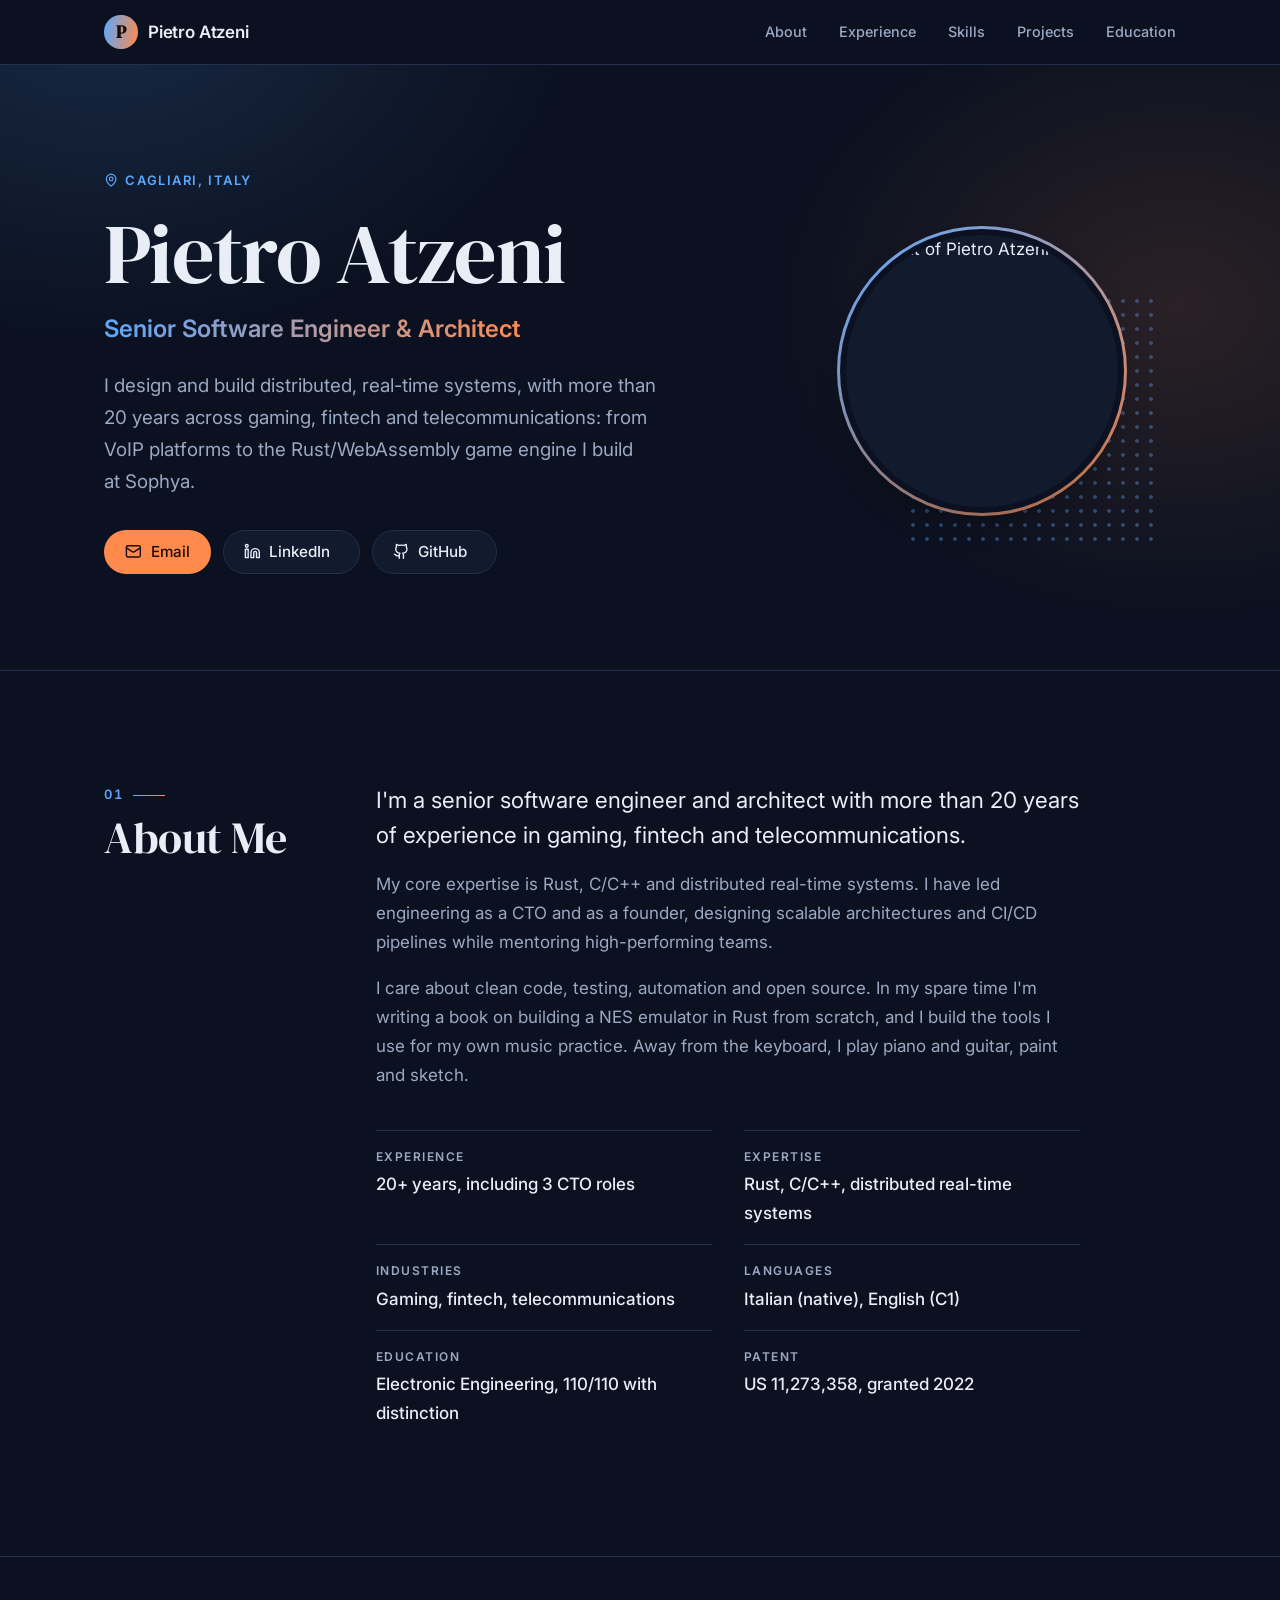
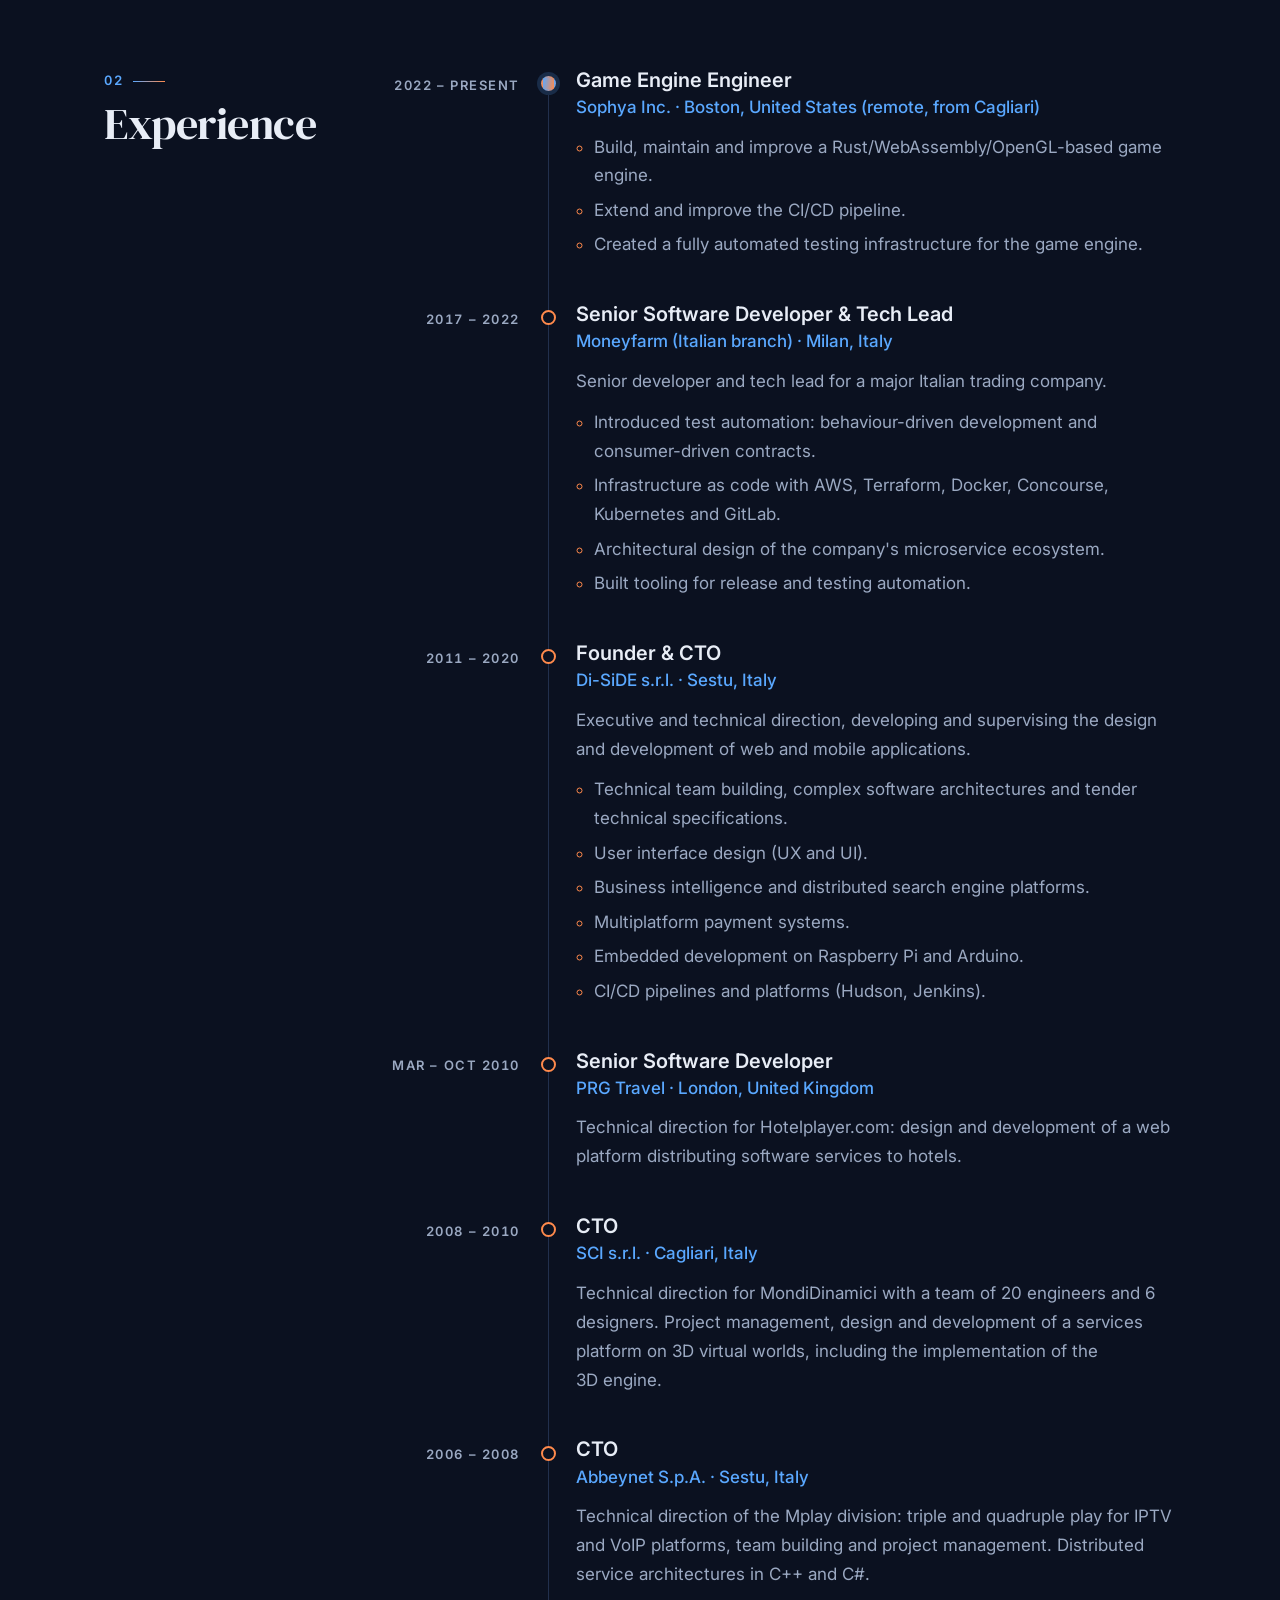
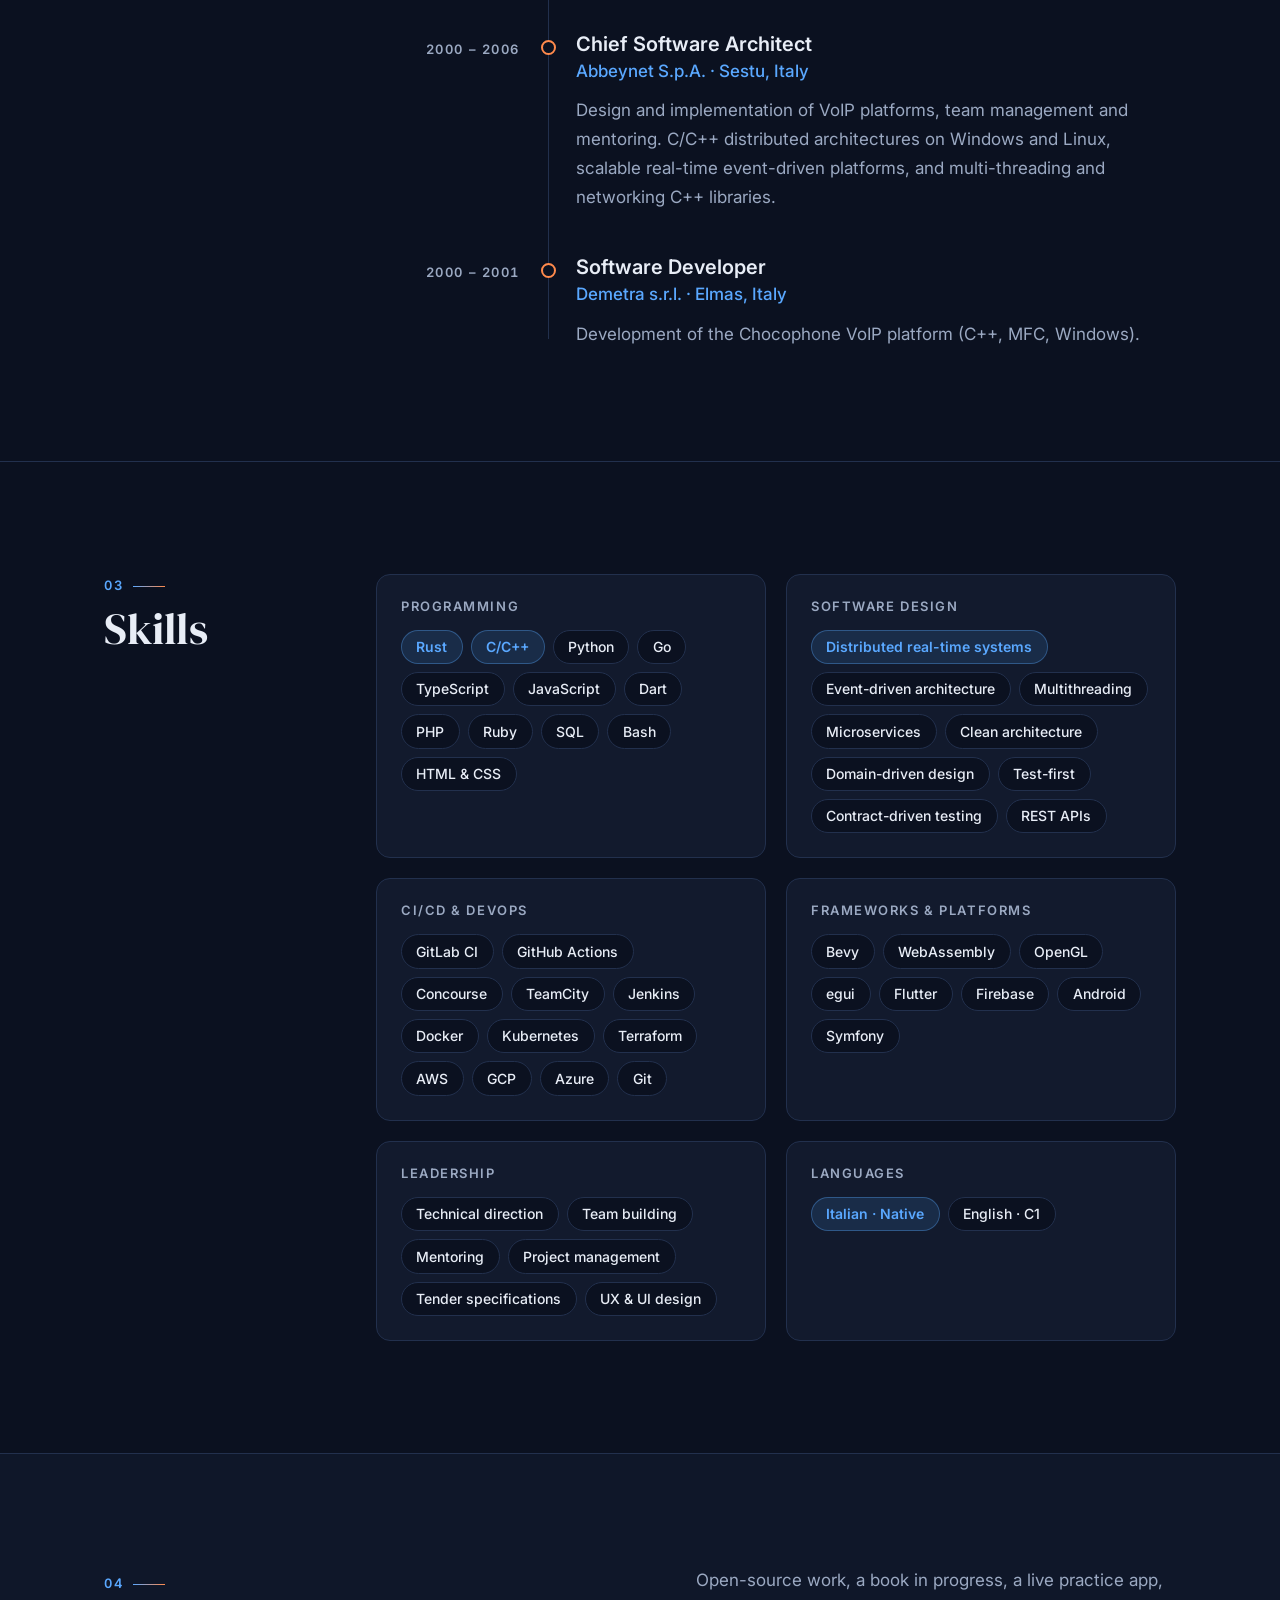
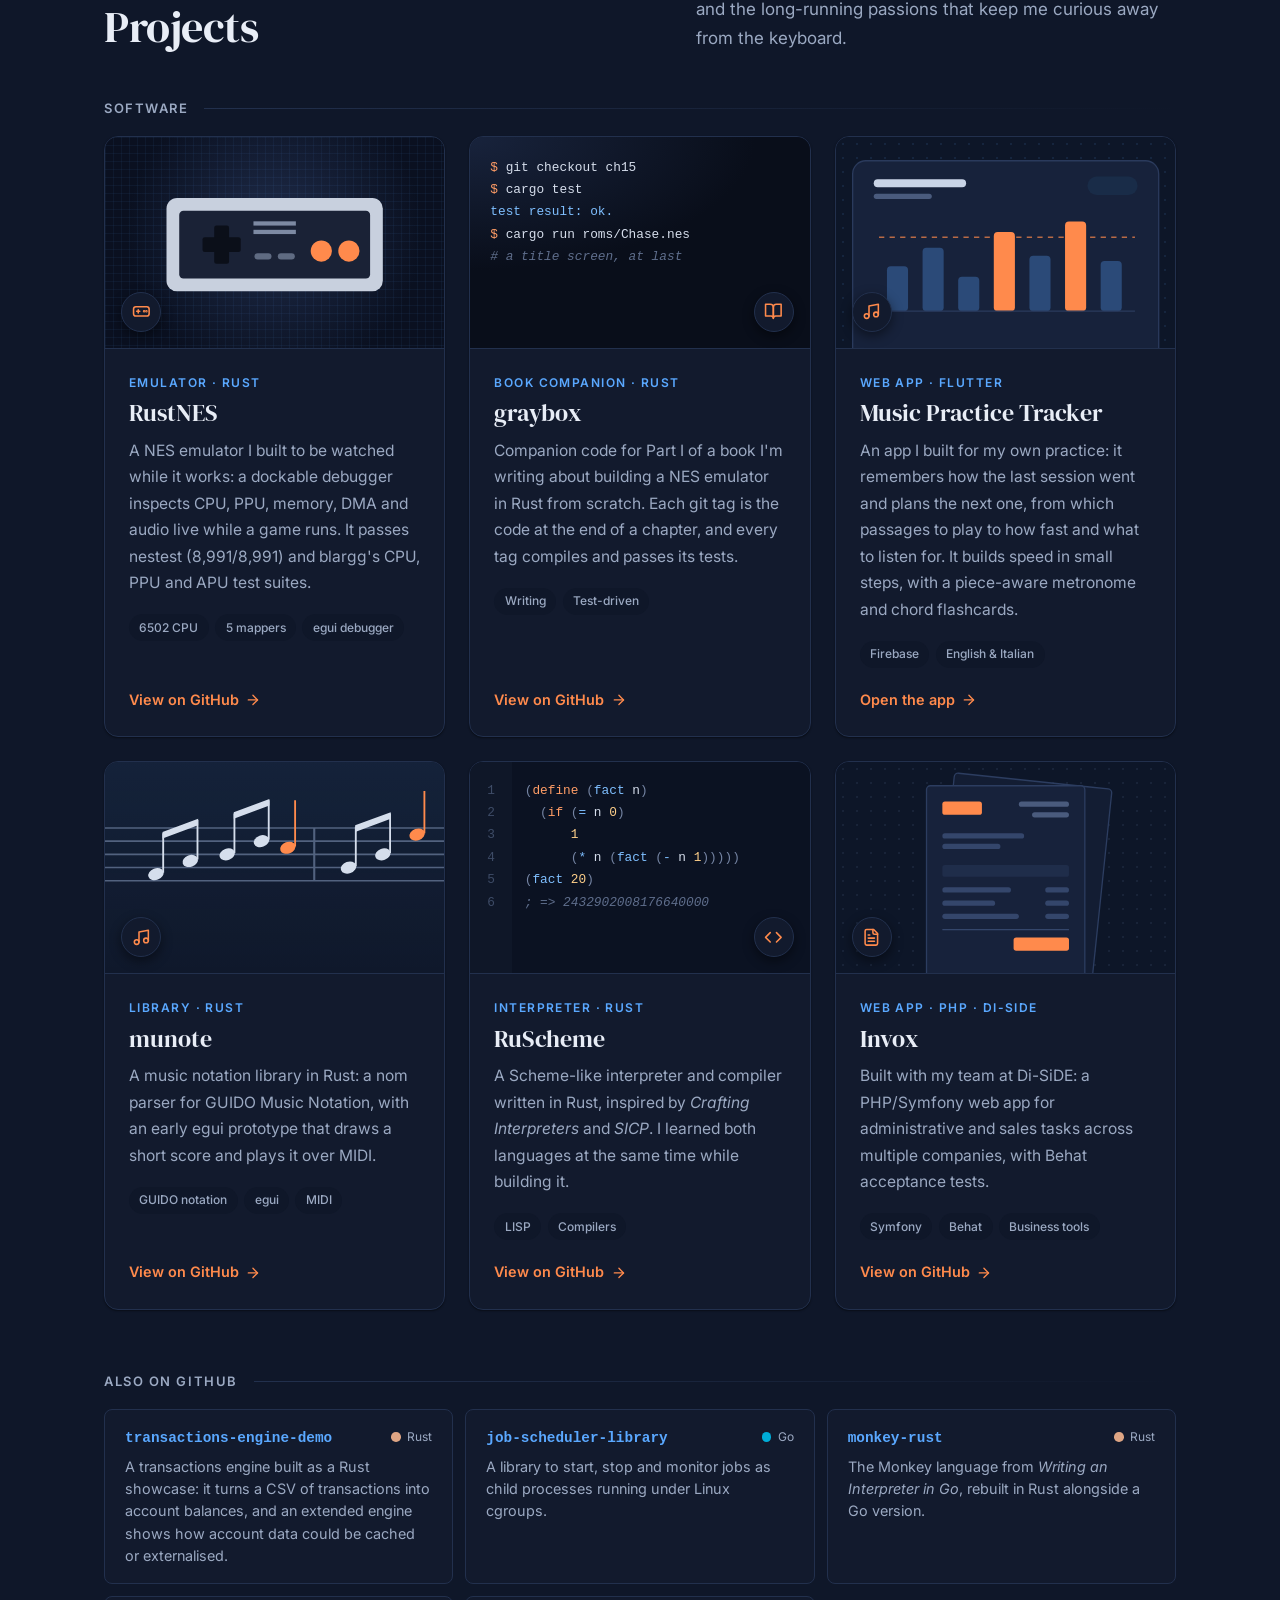
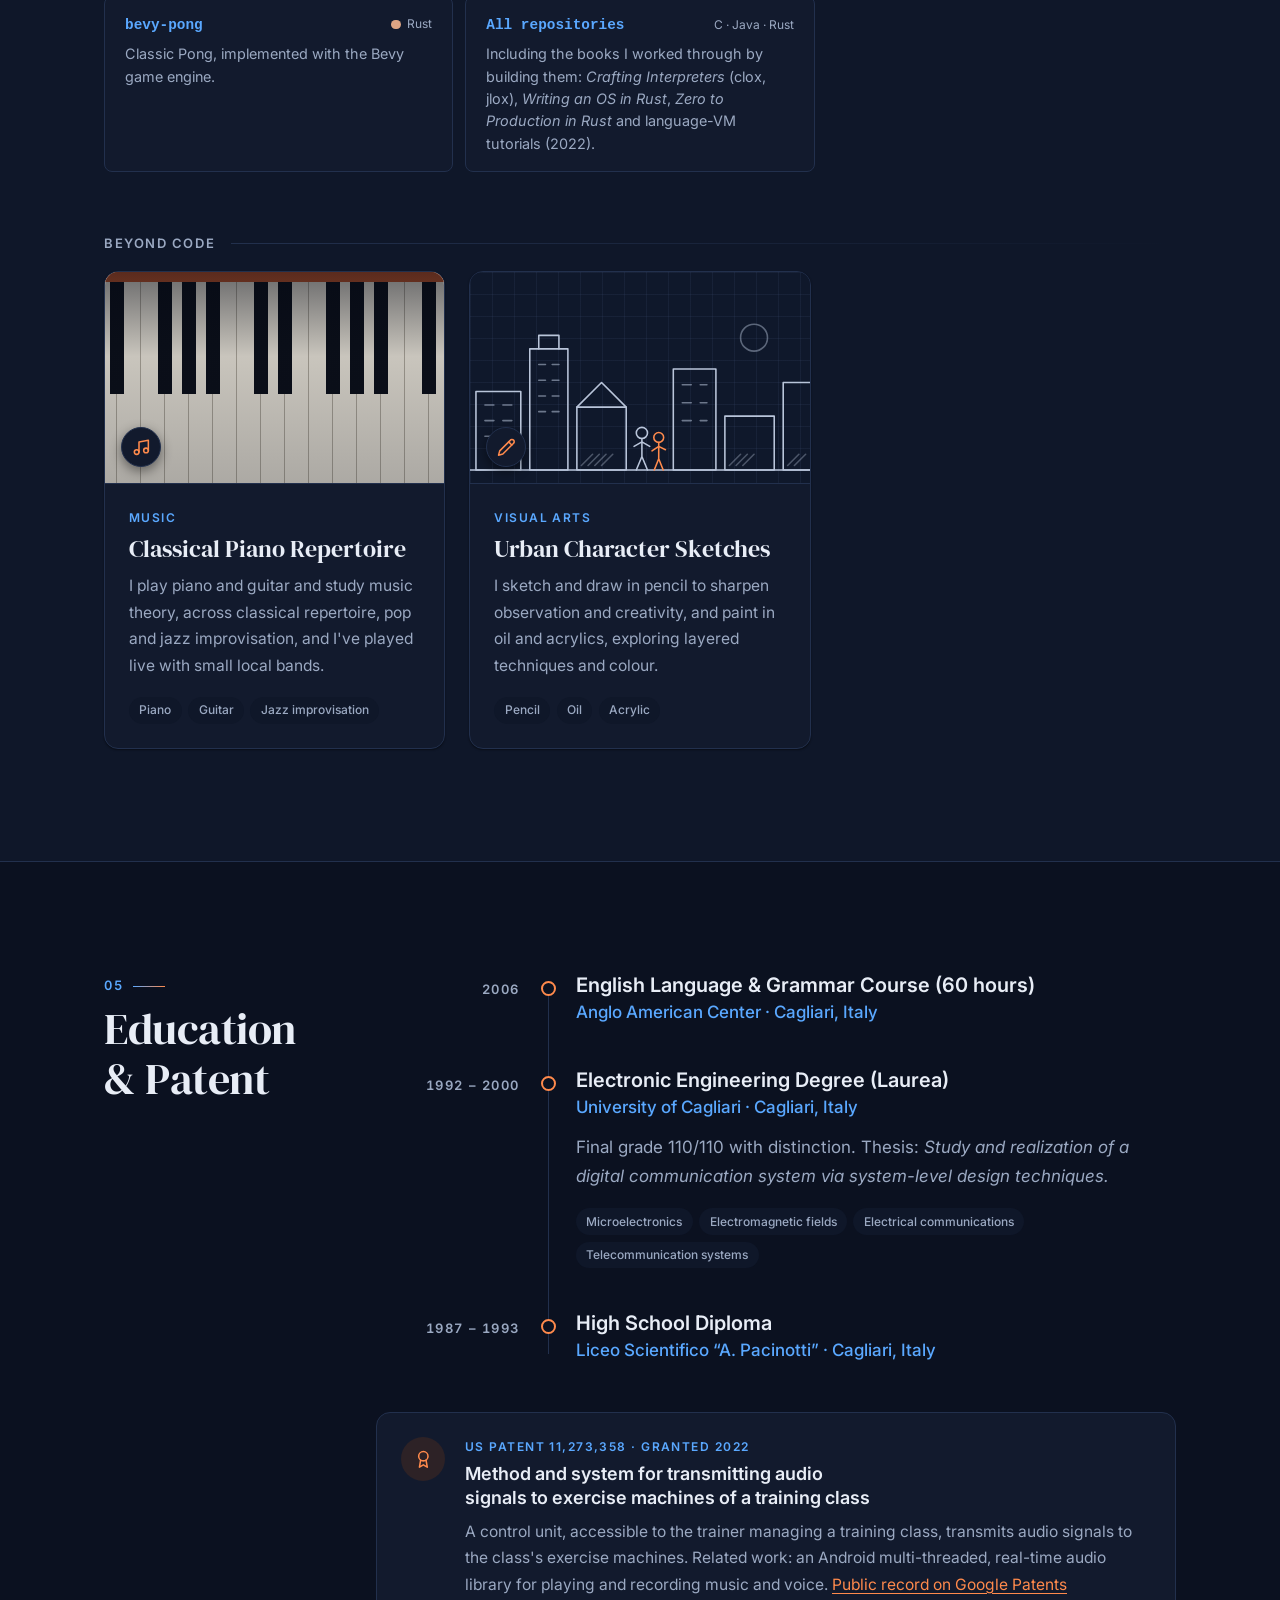
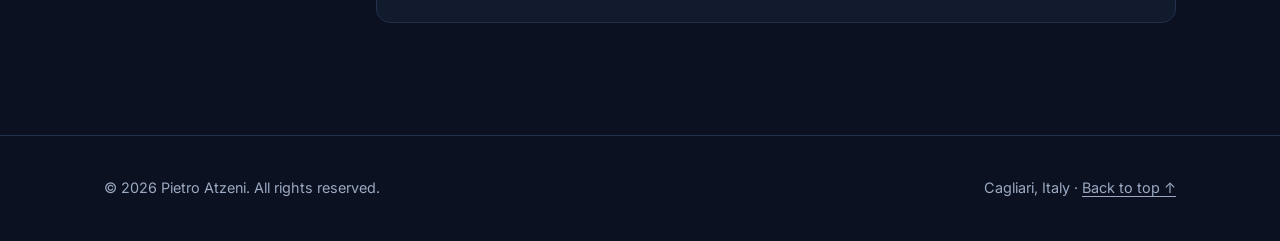
==== index.html @ 62c6d0c3 "refactor: the arrow icon is drawn once and used six times Code only; nothing changes on screen. The " ====
<!DOCTYPE html>
<html lang="en">
<head>
  <meta charset="UTF-8">
  <meta name="viewport" content="width=device-width, initial-scale=1">
  <title>Pietro Atzeni — Senior Software Engineer &amp; Architect</title>
  <meta name="description" content="Pietro Atzeni, Senior Software Engineer and Architect based in Cagliari, Italy. 20+ years in gaming, fintech and telecommunications; Rust, C/C++ and distributed real-time systems.">
  <meta name="author" content="Pietro Atzeni">
  <meta name="color-scheme" content="dark">
  <meta name="theme-color" content="#0b1120">
  <link rel="canonical" href="https://beoboo.github.io/">

  <!-- Social preview -->
  <meta property="og:type" content="profile">
  <meta property="og:url" content="https://beoboo.github.io/">
  <meta property="og:title" content="Pietro Atzeni — Senior Software Engineer &amp; Architect">
  <meta property="og:description" content="20+ years in gaming, fintech and telecommunications. Rust, C/C++ and distributed real-time systems. Based in Cagliari, Italy.">

  <!-- Structured data for search engines -->
  <script type="application/ld+json">
  {
    "@context": "https://schema.org",
    "@type": "Person",
    "name": "Pietro Atzeni",
    "url": "https://beoboo.github.io/",
    "jobTitle": "Senior Software Engineer & Architect",
    "address": { "@type": "PostalAddress", "addressLocality": "Cagliari", "addressCountry": "IT" },
    "alumniOf": "University of Cagliari",
    "sameAs": [
      "https://github.com/beoboo",
      "https://www.linkedin.com/in/pietrinoatzeni/"
    ]
  }
  </script>

  <!-- Favicon: inline SVG monogram, no extra file needed -->
  <link rel="icon" href="data:image/svg+xml,%3Csvg xmlns='http://www.w3.org/2000/svg' viewBox='0 0 64 64'%3E%3Ccircle cx='32' cy='32' r='32' fill='%23a8492a'/%3E%3Ctext x='32' y='44' text-anchor='middle' font-family='Georgia,serif' font-size='36' fill='%23fff'%3EP%3C/text%3E%3C/svg%3E">

  <!-- Fonts -->
  <link rel="preconnect" href="https://fonts.googleapis.com">
  <link rel="preconnect" href="https://fonts.gstatic.com" crossorigin>
  <link rel="preconnect" href="https://avatars.githubusercontent.com">
  <link rel="stylesheet" href="https://fonts.googleapis.com/css2?family=DM+Serif+Display&family=Inter:wght@400;500;600&display=swap">

  <link rel="stylesheet" href="style.css">
</head>

<body id="top">
  <!-- Icons used more than once, drawn once -->
  <svg class="sprite" aria-hidden="true">
    <symbol id="i-arrow" viewBox="0 0 24 24"><path d="M5 12h14"/><path d="m12 5 7 7-7 7"/></symbol>
  </svg>

  <a class="skip-link" href="#main">Skip to content</a>

  <!-- ============ HEADER / NAV ============ -->
  <header class="site-header">
    <div class="container nav-wrap">
      <a class="brand" href="#top" aria-label="Pietro Atzeni, back to top">
        <span class="brand-mark" aria-hidden="true">P</span>
        <span class="brand-name">Pietro Atzeni</span>
      </a>

      <nav class="site-nav" aria-label="Main">
        <ul>
          <li><a href="#about">About</a></li>
          <li><a href="#experience">Experience</a></li>
          <li><a href="#skills">Skills</a></li>
          <li><a href="#projects">Projects</a></li>
          <li><a href="#education">Education</a></li>
        </ul>
      </nav>
    </div>
  </header>

  <main id="main">

    <!-- ============ HERO ============ -->
    <section class="hero" aria-label="Introduction">
      <div class="container hero-grid">
        <div class="hero-text">
          <p class="eyebrow">
            <svg class="icon" viewBox="0 0 24 24" aria-hidden="true"><path d="M20 10c0 6-8 12-8 12s-8-6-8-12a8 8 0 0 1 16 0Z"/><circle cx="12" cy="10" r="3"/></svg>
            Cagliari, Italy
          </p>

          <h1 class="hero-title">Pietro Atzeni</h1>
          <p class="hero-role">Senior Software Engineer &amp; Architect</p>
          <p class="hero-lede">
            I design and build distributed, real-time systems, with more than 20 years
            across gaming, fintech and telecommunications: from VoIP platforms to the
            Rust/WebAssembly game engine I build at Sophya.
          </p>

          <ul class="contact-links" role="list" aria-label="Contact">
            <li>
              <a class="btn btn-primary" href="mailto:redacted@example.com">
                <svg class="icon" viewBox="0 0 24 24" aria-hidden="true"><rect x="2" y="4" width="20" height="16" rx="2"/><path d="m22 7-8.97 5.7a1.94 1.94 0 0 1-2.06 0L2 7"/></svg>
                Email
              </a>
            </li>
            <li>
              <a class="btn btn-ghost" href="https://www.linkedin.com/in/pietrinoatzeni/" target="_blank" rel="noopener noreferrer">
                <svg class="icon" viewBox="0 0 24 24" aria-hidden="true"><path d="M16 8a6 6 0 0 1 6 6v7h-4v-7a2 2 0 0 0-4 0v7h-4v-7a6 6 0 0 1 6-6z"/><rect x="2" y="9" width="4" height="12"/><circle cx="4" cy="4" r="2"/></svg>
                LinkedIn<span class="visually-hidden"> (opens in a new tab)</span>
              </a>
            </li>
            <li>
              <a class="btn btn-ghost" href="https://github.com/beoboo" target="_blank" rel="noopener noreferrer">
                <svg class="icon" viewBox="0 0 24 24" aria-hidden="true"><path d="M15 22v-4a4.8 4.8 0 0 0-1-3.5c3 0 6-2 6-5.5.08-1.25-.27-2.48-1-3.5.28-1.15.28-2.35 0-3.5 0 0-1 0-3 1.5-2.64-.5-5.36-.5-8 0C6 2 5 2 5 2c-.3 1.15-.3 2.35 0 3.5A5.4 5.4 0 0 0 4 9c0 3.5 3 5.5 6 5.5-.39.49-.68 1.05-.85 1.65-.17.6-.22 1.23-.15 1.85v4"/><path d="M9 18c-4.51 2-5-2-7-2"/></svg>
                GitHub<span class="visually-hidden"> (opens in a new tab)</span>
              </a>
            </li>
          </ul>
        </div>

        <!-- The GitHub profile photo, loaded from GitHub so the site follows it -->
        <div class="hero-portrait">
          <div class="portrait">
            <div class="portrait-frame">
              <img src="https://avatars.githubusercontent.com/u/210002?v=4" width="460" height="460" alt="Portrait of Pietro Atzeni" fetchpriority="high" decoding="async">
            </div>
          </div>
        </div>
      </div>
    </section>

    <!-- ============ 01 · ABOUT ============ -->
    <section class="section" id="about" aria-labelledby="about-title">
      <div class="container section-grid">
        <header class="section-head">
          <p class="section-index">01</p>
          <h2 id="about-title">About Me</h2>
        </header>

        <div class="section-body">
          <div class="prose">
            <p class="lead">
              I'm a senior software engineer and architect with more than 20 years of
              experience in gaming, fintech and telecommunications.
            </p>
            <p>
              My core expertise is Rust, C/C++ and distributed real-time systems. I have
              led engineering as a CTO and as a founder, designing scalable architectures
              and CI/CD pipelines while mentoring high-performing teams.
            </p>
            <p>
              I care about clean code, testing, automation and open source. In my spare
              time I'm writing a book on building a NES emulator in Rust from scratch, and
              I build the tools I use for my own music practice. Away from the keyboard,
              I play piano and guitar, paint and sketch.
            </p>
          </div>

          <dl class="facts">
            <div>
              <dt>Experience</dt>
              <dd>20+ years, including 3 CTO roles</dd>
            </div>
            <div>
              <dt>Expertise</dt>
              <dd>Rust, C/C++, distributed real-time systems</dd>
            </div>
            <div>
              <dt>Industries</dt>
              <dd>Gaming, fintech, telecommunications</dd>
            </div>
            <div>
              <dt>Languages</dt>
              <dd>Italian (native), English (C1)</dd>
            </div>
            <div>
              <dt>Education</dt>
              <dd>Electronic Engineering, 110/110 with distinction</dd>
            </div>
            <div>
              <dt>Patent</dt>
              <dd>US 11,273,358, granted 2022</dd>
            </div>
          </dl>
        </div>
      </div>
    </section>

    <!-- ============ 02 · EXPERIENCE ============ -->
    <section class="section" id="experience" aria-labelledby="experience-title">
      <div class="container section-grid">
        <header class="section-head">
          <p class="section-index">02</p>
          <h2 id="experience-title">Experience</h2>
        </header>

        <div class="section-body">
          <ol class="timeline" role="list">
            <li class="timeline-item is-current">
              <div class="timeline-content">
                <h3 class="timeline-role">Game Engine Engineer <span class="timeline-org">Sophya Inc. · Boston, United States (remote, from Cagliari)</span></h3>
                <p class="timeline-date"><time datetime="2022-05">2022</time> – Present</p>
                <ul class="timeline-points">
                  <li>Build, maintain and improve a Rust/WebAssembly/OpenGL-based game engine.</li>
                  <li>Extend and improve the CI/CD pipeline.</li>
                  <li>Created a fully automated testing infrastructure for the game engine.</li>
                </ul>
              </div>
            </li>

            <li class="timeline-item">
              <div class="timeline-content">
                <h3 class="timeline-role">Senior Software Developer &amp; Tech Lead <span class="timeline-org">Moneyfarm (Italian branch) · Milan, Italy</span></h3>
                <p class="timeline-date"><time datetime="2017-05">2017</time> – <time datetime="2022-04">2022</time></p>
                <p class="timeline-desc">
                  Senior developer and tech lead for a major Italian trading company.
                </p>
                <ul class="timeline-points">
                  <li>Introduced test automation: behaviour-driven development and consumer-driven contracts.</li>
                  <li>Infrastructure as code with AWS, Terraform, Docker, Concourse, Kubernetes and GitLab.</li>
                  <li>Architectural design of the company's microservice ecosystem.</li>
                  <li>Built tooling for release and testing automation.</li>
                </ul>
              </div>
            </li>

            <li class="timeline-item">
              <div class="timeline-content">
                <h3 class="timeline-role">Founder &amp; CTO <span class="timeline-org">Di-SiDE s.r.l. · Sestu, Italy</span></h3>
                <p class="timeline-date"><time datetime="2011-03">2011</time> – <time datetime="2020-12">2020</time></p>
                <p class="timeline-desc">
                  Executive and technical direction, developing and supervising the design
                  and development of web and mobile applications.
                </p>
                <ul class="timeline-points">
                  <li>Technical team building, complex software architectures and tender technical specifications.</li>
                  <li>User interface design (UX and UI).</li>
                  <li>Business intelligence and distributed search engine platforms.</li>
                  <li>Multiplatform payment systems.</li>
                  <li>Embedded development on Raspberry Pi and Arduino.</li>
                  <li>CI/CD pipelines and platforms (Hudson, Jenkins).</li>
                </ul>
              </div>
            </li>

            <li class="timeline-item">
              <div class="timeline-content">
                <h3 class="timeline-role">Senior Software Developer <span class="timeline-org">PRG Travel · London, United Kingdom</span></h3>
                <p class="timeline-date"><time datetime="2010-03">Mar</time> – <time datetime="2010-10">Oct 2010</time></p>
                <p class="timeline-desc">
                  Technical direction for Hotelplayer.com: design and development of a web
                  platform distributing software services to hotels.
                </p>
              </div>
            </li>

            <li class="timeline-item">
              <div class="timeline-content">
                <h3 class="timeline-role">CTO <span class="timeline-org">SCI s.r.l. · Cagliari, Italy</span></h3>
                <p class="timeline-date"><time datetime="2008-05">2008</time> – <time datetime="2010-03">2010</time></p>
                <p class="timeline-desc">
                  Technical direction for MondiDinamici with a team of 20 engineers and
                  6 designers. Project management, design and development of a services
                  platform on 3D virtual worlds, including the implementation of the 3D engine.
                </p>
              </div>
            </li>

            <li class="timeline-item">
              <div class="timeline-content">
                <h3 class="timeline-role">CTO <span class="timeline-org">Abbeynet S.p.A. · Sestu, Italy</span></h3>
                <p class="timeline-date"><time datetime="2006-01">2006</time> – <time datetime="2008-03">2008</time></p>
                <p class="timeline-desc">
                  Technical direction of the Mplay division: triple and quadruple play for
                  IPTV and VoIP platforms, team building and project management. Distributed
                  service architectures in C++ and C#.
                </p>
              </div>
            </li>

            <li class="timeline-item">
              <div class="timeline-content">
                <h3 class="timeline-role">Chief Software Architect <span class="timeline-org">Abbeynet S.p.A. · Sestu, Italy</span></h3>
                <p class="timeline-date"><time datetime="2000-06">2000</time> – <time datetime="2006-01">2006</time></p>
                <p class="timeline-desc">
                  Design and implementation of VoIP platforms, team management and mentoring.
                  C/C++ distributed architectures on Windows and Linux, scalable real-time
                  event-driven platforms, and multi-threading and networking C++ libraries.
                </p>
              </div>
            </li>

            <li class="timeline-item">
              <div class="timeline-content">
                <h3 class="timeline-role">Software Developer <span class="timeline-org">Demetra s.r.l. · Elmas, Italy</span></h3>
                <p class="timeline-date"><time datetime="2000-06">2000</time> – <time datetime="2001-02">2001</time></p>
                <p class="timeline-desc">
                  Development of the Chocophone VoIP platform (C++, MFC, Windows).
                </p>
              </div>
            </li>
          </ol>
        </div>
      </div>
    </section>

    <!-- ============ 03 · SKILLS ============ -->
    <section class="section" id="skills" aria-labelledby="skills-title">
      <div class="container section-grid">
        <header class="section-head">
          <p class="section-index">03</p>
          <h2 id="skills-title">Skills</h2>
        </header>

        <div class="section-body">
          <div class="skills-grid">
            <div class="skill-group">
              <h3>Programming</h3>
              <ul class="pills" role="list">
                <li class="pill--strong">Rust<span class="visually-hidden"> (core skill)</span></li>
                <li class="pill--strong">C/C++<span class="visually-hidden"> (core skill)</span></li>
                <li>Python</li>
                <li>Go</li>
                <li>TypeScript</li>
                <li>JavaScript</li>
                <li>Dart</li>
                <li>PHP</li>
                <li>Ruby</li>
                <li>SQL</li>
                <li>Bash</li>
                <li>HTML &amp; CSS</li>
              </ul>
            </div>

            <div class="skill-group">
              <h3>Software Design</h3>
              <ul class="pills" role="list">
                <li class="pill--strong">Distributed real-time systems<span class="visually-hidden"> (core skill)</span></li>
                <li>Event-driven architecture</li>
                <li>Multithreading</li>
                <li>Microservices</li>
                <li>Clean architecture</li>
                <li>Domain-driven design</li>
                <li>Test-first</li>
                <li>Contract-driven testing</li>
                <li>REST APIs</li>
              </ul>
            </div>

            <div class="skill-group">
              <h3>CI/CD &amp; DevOps</h3>
              <ul class="pills" role="list">
                <li>GitLab CI</li>
                <li>GitHub Actions</li>
                <li>Concourse</li>
                <li>TeamCity</li>
                <li>Jenkins</li>
                <li>Docker</li>
                <li>Kubernetes</li>
                <li>Terraform</li>
                <li>AWS</li>
                <li>GCP</li>
                <li>Azure</li>
                <li>Git</li>
              </ul>
            </div>

            <div class="skill-group">
              <h3>Frameworks &amp; Platforms</h3>
              <ul class="pills" role="list">
                <li>Bevy</li>
                <li>WebAssembly</li>
                <li>OpenGL</li>
                <li>egui</li>
                <li>Flutter</li>
                <li>Firebase</li>
                <li>Android</li>
                <li>Symfony</li>
              </ul>
            </div>

            <div class="skill-group">
              <h3>Leadership</h3>
              <ul class="pills" role="list">
                <li>Technical direction</li>
                <li>Team building</li>
                <li>Mentoring</li>
                <li>Project management</li>
                <li>Tender specifications</li>
                <li>UX &amp; UI design</li>
              </ul>
            </div>

            <div class="skill-group">
              <h3>Languages</h3>
              <ul class="pills" role="list">
                <li class="pill--strong">Italian · Native</li>
                <li>English · C1</li>
              </ul>
            </div>
          </div>
        </div>
      </div>
    </section>

    <!-- ============ 04 · PROJECTS ============ -->
    <section class="section section--tinted" id="projects" aria-labelledby="projects-title">
      <div class="container">
        <header class="section-head section-head--split">
          <div>
            <p class="section-index">04</p>
            <h2 id="projects-title">Projects</h2>
          </div>
          <p class="section-intro">
            Open-source work, a book in progress, a live practice app, and the
            long-running passions that keep me curious away from the keyboard.
          </p>
        </header>

        <h3 class="group-title">Software</h3>
        <div class="project-grid">

          <!-- RustNES -->
          <article class="project-card is-link">
            <div class="project-thumb thumb-pixel" aria-hidden="true">
              <svg viewBox="0 0 320 160">
                <rect x="58" y="38" width="204" height="88" rx="10" fill="#c8d0de"/>
                <rect x="70" y="50" width="180" height="64" rx="4" fill="#1a2236"/>
                <rect x="103" y="64" width="14" height="36" rx="2" fill="#0b0f19"/>
                <rect x="92" y="75" width="36" height="14" rx="2" fill="#0b0f19"/>
                <rect x="140" y="60" width="40" height="4" fill="#7d8aa3"/>
                <rect x="140" y="68" width="40" height="4" fill="#7d8aa3"/>
                <rect x="141" y="90" width="16" height="6" rx="3" fill="#5f6b82"/>
                <rect x="163" y="90" width="16" height="6" rx="3" fill="#5f6b82"/>
                <circle cx="204" cy="88" r="10" fill="#ff8a4c"/>
                <circle cx="230" cy="88" r="10" fill="#ff8a4c"/>
              </svg>
              <span class="project-badge">
                <svg class="icon" viewBox="0 0 24 24"><rect x="2" y="6" width="20" height="12" rx="3"/><path d="M6 12h4M8 10v4"/><circle cx="15.5" cy="12" r=".6"/><circle cx="18.5" cy="12" r=".6"/></svg>
              </span>
            </div>
            <div class="project-body">
              <p class="project-cat">Emulator · Rust</p>
              <h4 class="project-title"><a id="p-rustnes" aria-labelledby="p-rustnes m-rustnes" href="https://github.com/beoboo/rustnes" target="_blank" rel="noopener noreferrer">RustNES</a></h4>
              <p class="project-desc">
                A NES emulator I built to be watched while it works: a dockable debugger
                inspects CPU, PPU, memory, DMA and audio live while a game runs. It passes
                nestest (8,991/8,991) and blargg's CPU, PPU and APU test suites.
              </p>
              <ul class="tags" role="list" aria-label="Tags">
                <li>6502 CPU</li>
                <li>5 mappers</li>
                <li>egui debugger</li>
              </ul>
              <span class="project-more" id="m-rustnes">
                View on GitHub
                <svg class="icon" aria-hidden="true"><use href="#i-arrow"/></svg>
                <span class="visually-hidden"> (opens in a new tab)</span>
              </span>
            </div>
          </article>

          <!-- graybox -->
          <article class="project-card is-link">
            <div class="project-thumb thumb-terminal" aria-hidden="true">
<pre class="code-art"><span class="ln"><span class="k">$</span> git checkout ch15</span><span class="ln"><span class="k">$</span> cargo test</span><span class="ln"><span class="f">test result: ok.</span></span><span class="ln"><span class="k">$</span> cargo run roms/Chase.nes</span><span class="ln"><span class="c"># a title screen, at last</span></span></pre>
              <span class="project-badge">
                <svg class="icon" viewBox="0 0 24 24"><path d="M2 3h6a4 4 0 0 1 4 4v14a3 3 0 0 0-3-3H2z"/><path d="M22 3h-6a4 4 0 0 0-4 4v14a3 3 0 0 1 3-3h7z"/></svg>
              </span>
            </div>
            <div class="project-body">
              <p class="project-cat">Book companion · Rust</p>
              <h4 class="project-title"><a id="p-graybox" aria-labelledby="p-graybox m-graybox" href="https://github.com/beoboo/graybox" target="_blank" rel="noopener noreferrer">graybox</a></h4>
              <p class="project-desc">
                Companion code for Part I of a book I'm writing about building a NES
                emulator in Rust from scratch. Each git tag is the code at the end of a
                chapter, and every tag compiles and passes its tests.
              </p>
              <ul class="tags" role="list" aria-label="Tags">
                <li>Writing</li>
                <li>Test-driven</li>
              </ul>
              <span class="project-more" id="m-graybox">
                View on GitHub
                <svg class="icon" aria-hidden="true"><use href="#i-arrow"/></svg>
                <span class="visually-hidden"> (opens in a new tab)</span>
              </span>
            </div>
          </article>

          <!-- Music Practice Tracker (private repo, public app) -->
          <article class="project-card is-link">
            <div class="project-thumb thumb-chart" aria-hidden="true">
              <svg viewBox="0 0 320 160" preserveAspectRatio="xMidYMax slice">
                <rect x="44" y="18" width="232" height="160" rx="10" fill="#17223b" stroke="#2a3a5c"/>
                <rect x="60" y="32" width="70" height="6" rx="3" fill="#c9d4e6"/>
                <rect x="60" y="43" width="44" height="4" rx="2" fill="#4a5b7d"/>
                <rect x="222" y="30" width="38" height="14" rx="7" fill="#192c48"/>
                <path d="M64 76H258" stroke="#ff8a4c" stroke-width="1.2" stroke-dasharray="4 4" opacity=".7"/>
                <rect x="70"  y="98"  width="16" height="34" rx="3" fill="#2b4a78"/>
                <rect x="97"  y="84"  width="16" height="48" rx="3" fill="#2b4a78"/>
                <rect x="124" y="106" width="16" height="26" rx="3" fill="#2b4a78"/>
                <rect x="151" y="72"  width="16" height="60" rx="3" fill="#ff8a4c"/>
                <rect x="178" y="90"  width="16" height="42" rx="3" fill="#2b4a78"/>
                <rect x="205" y="64"  width="16" height="68" rx="3" fill="#ff8a4c"/>
                <rect x="232" y="94"  width="16" height="38" rx="3" fill="#2b4a78"/>
                <path d="M64 132H258" stroke="#2a3a5c"/>
              </svg>
              <span class="project-badge">
                <svg class="icon" viewBox="0 0 24 24"><path d="M9 18V5l12-2v13"/><circle cx="6" cy="18" r="3"/><circle cx="18" cy="16" r="3"/></svg>
              </span>
            </div>
            <div class="project-body">
              <p class="project-cat">Web app · Flutter</p>
              <h4 class="project-title"><a id="p-tracker" aria-labelledby="p-tracker m-tracker" href="https://music-tracker-data.web.app/" target="_blank" rel="noopener noreferrer">Music Practice Tracker</a></h4>
              <p class="project-desc">
                An app I built for my own practice: it remembers how the last session went
                and plans the next one, from which passages to play to how fast and what
                to listen for. It builds speed in small steps, with a piece-aware
                metronome and chord flashcards.
              </p>
              <ul class="tags" role="list" aria-label="Tags">
                <li>Firebase</li>
                <li>English &amp; Italian</li>
              </ul>
              <span class="project-more" id="m-tracker">
                Open the app
                <svg class="icon" aria-hidden="true"><use href="#i-arrow"/></svg>
                <span class="visually-hidden"> (opens in a new tab)</span>
              </span>
            </div>
          </article>

          <!-- munote -->
          <article class="project-card is-link">
            <div class="project-thumb thumb-staff" aria-hidden="true">
              <svg viewBox="0 0 320 160" preserveAspectRatio="xMidYMid slice">
                <g stroke="#52627f" stroke-width="1.2">
                  <path d="M30 50H290M30 60H290M30 70H290M30 80H290M30 90H290"/>
                  <path d="M30 50V90M190 50V90M290 50V90" stroke-width="1.6"/>
                </g>
                <g fill="#d5deec">
                  <ellipse cx="70"  cy="85" rx="6" ry="4.4" transform="rotate(-20 70 85)"/>
                  <ellipse cx="96"  cy="75" rx="6" ry="4.4" transform="rotate(-20 96 75)"/>
                  <ellipse cx="124" cy="70" rx="6" ry="4.4" transform="rotate(-20 124 70)"/>
                  <ellipse cx="150" cy="60" rx="6" ry="4.4" transform="rotate(-20 150 60)"/>
                  <ellipse cx="216" cy="80" rx="6" ry="4.4" transform="rotate(-20 216 80)"/>
                  <ellipse cx="242" cy="70" rx="6" ry="4.4" transform="rotate(-20 242 70)"/>
                </g>
                <ellipse cx="170" cy="65" rx="6" ry="4.4" transform="rotate(-20 170 65)" fill="#ff8a4c"/>
                <ellipse cx="268" cy="55" rx="6" ry="4.4" transform="rotate(-20 268 55)" fill="#ff8a4c"/>
                <g stroke="#d5deec" stroke-width="1.4">
                  <path d="M75.5 84V54M101.5 74V44M129.5 69V39M155.5 59V29"/>
                  <path d="M221.5 79V49M247.5 69V39"/>
                </g>
                <path d="M175.5 64V29M273.5 54V22" stroke="#ff8a4c" stroke-width="1.4"/>
                <path d="M75 53L102 43V48L75 58Z M129 38L156 28V33L129 43Z M221 48L248 38V43L221 53Z" fill="#d5deec"/>
              </svg>
              <span class="project-badge">
                <svg class="icon" viewBox="0 0 24 24"><path d="M9 18V5l12-2v13"/><circle cx="6" cy="18" r="3"/><circle cx="18" cy="16" r="3"/></svg>
              </span>
            </div>
            <div class="project-body">
              <p class="project-cat">Library · Rust</p>
              <h4 class="project-title"><a id="p-munote" aria-labelledby="p-munote m-munote" href="https://github.com/beoboo/munote" target="_blank" rel="noopener noreferrer">munote</a></h4>
              <p class="project-desc">
                A music notation library in Rust: a nom parser for GUIDO Music Notation,
                with an early egui prototype that draws a short score and plays it over MIDI.
              </p>
              <ul class="tags" role="list" aria-label="Tags">
                <li>GUIDO notation</li>
                <li>egui</li>
                <li>MIDI</li>
              </ul>
              <span class="project-more" id="m-munote">
                View on GitHub
                <svg class="icon" aria-hidden="true"><use href="#i-arrow"/></svg>
                <span class="visually-hidden"> (opens in a new tab)</span>
              </span>
            </div>
          </article>

          <!-- RuScheme -->
          <article class="project-card is-link">
            <div class="project-thumb thumb-code" aria-hidden="true">
<pre class="code-art code-art--numbered"><span class="ln"><span class="p">(</span><span class="k">define</span> <span class="p">(</span><span class="f">fact</span> n<span class="p">)</span></span><span class="ln">  <span class="p">(</span><span class="k">if</span> <span class="p">(</span><span class="f">=</span> n <span class="n">0</span><span class="p">)</span></span><span class="ln">      <span class="n">1</span></span><span class="ln">      <span class="p">(</span><span class="f">*</span> n <span class="p">(</span><span class="f">fact</span> <span class="p">(</span><span class="f">-</span> n <span class="n">1</span><span class="p">)))))</span></span><span class="ln"><span class="p">(</span><span class="f">fact</span> <span class="n">20</span><span class="p">)</span></span><span class="ln"><span class="c">; =&gt; 2432902008176640000</span></span></pre>
              <span class="project-badge">
                <svg class="icon" viewBox="0 0 24 24"><path d="m16 18 6-6-6-6"/><path d="m8 6-6 6 6 6"/></svg>
              </span>
            </div>
            <div class="project-body">
              <p class="project-cat">Interpreter · Rust</p>
              <h4 class="project-title"><a id="p-ruscheme" aria-labelledby="p-ruscheme m-ruscheme" href="https://github.com/beoboo/ruscheme" target="_blank" rel="noopener noreferrer">RuScheme</a></h4>
              <p class="project-desc">
                A Scheme-like interpreter and compiler written in Rust, inspired by
                <em>Crafting Interpreters</em> and <em>SICP</em>. I learned both languages
                at the same time while building it.
              </p>
              <ul class="tags" role="list" aria-label="Tags">
                <li>LISP</li>
                <li>Compilers</li>
              </ul>
              <span class="project-more" id="m-ruscheme">
                View on GitHub
                <svg class="icon" aria-hidden="true"><use href="#i-arrow"/></svg>
                <span class="visually-hidden"> (opens in a new tab)</span>
              </span>
            </div>
          </article>

          <!-- Invox -->
          <article class="project-card is-link">
            <div class="project-thumb thumb-doc" aria-hidden="true">
              <svg viewBox="0 0 320 160" preserveAspectRatio="xMidYMin slice">
                <rect x="112" y="14" width="120" height="170" rx="3" fill="#131d33" stroke="#2c3d60" transform="rotate(6 172 100)"/>
                <rect x="100" y="18" width="120" height="170" rx="3" fill="#17223b" stroke="#2c3d60"/>
                <rect x="112" y="30" width="30" height="10" rx="2" fill="#ff8a4c"/>
                <rect x="170" y="30" width="38" height="4" rx="2" fill="#4a5b7d"/>
                <rect x="180" y="38" width="28" height="4" rx="2" fill="#4a5b7d"/>
                <rect x="112" y="54" width="62" height="4" rx="2" fill="#34466b"/>
                <rect x="112" y="62" width="44" height="4" rx="2" fill="#34466b"/>
                <rect x="112" y="78" width="96" height="9" rx="2" fill="#1f2d4a"/>
                <rect x="112" y="95" width="52" height="4" rx="2" fill="#34466b"/>
                <rect x="190" y="95" width="18" height="4" rx="2" fill="#34466b"/>
                <rect x="112" y="105" width="40" height="4" rx="2" fill="#34466b"/>
                <rect x="190" y="105" width="18" height="4" rx="2" fill="#34466b"/>
                <rect x="112" y="115" width="58" height="4" rx="2" fill="#34466b"/>
                <rect x="190" y="115" width="18" height="4" rx="2" fill="#34466b"/>
                <path d="M112 127h96" stroke="#34466b"/>
                <rect x="166" y="133" width="42" height="10" rx="2" fill="#ff8a4c"/>
              </svg>
              <span class="project-badge">
                <svg class="icon" viewBox="0 0 24 24"><path d="M15 2H6a2 2 0 0 0-2 2v16a2 2 0 0 0 2 2h12a2 2 0 0 0 2-2V7Z"/><path d="M14 2v4a2 2 0 0 0 2 2h4"/><path d="M10 9H8"/><path d="M16 13H8"/><path d="M16 17H8"/></svg>
              </span>
            </div>
            <div class="project-body">
              <p class="project-cat">Web app · PHP · Di-SiDE</p>
              <h4 class="project-title"><a id="p-invox" aria-labelledby="p-invox m-invox" href="https://github.com/disider/invox" target="_blank" rel="noopener noreferrer">Invox</a></h4>
              <p class="project-desc">
                Built with my team at Di-SiDE: a PHP/Symfony web app for administrative and
                sales tasks across multiple companies, with Behat acceptance tests.
              </p>
              <ul class="tags" role="list" aria-label="Tags">
                <li>Symfony</li>
                <li>Behat</li>
                <li>Business tools</li>
              </ul>
              <span class="project-more" id="m-invox">
                View on GitHub
                <svg class="icon" aria-hidden="true"><use href="#i-arrow"/></svg>
                <span class="visually-hidden"> (opens in a new tab)</span>
              </span>
            </div>
          </article>
        </div>

        <h3 class="group-title">Also on GitHub</h3>
        <ul class="repo-list" role="list">
          <li>
            <a href="https://github.com/beoboo/transactions-engine-demo" target="_blank" rel="noopener noreferrer">
              <span class="repo-head"><span class="repo-name">transactions-engine-demo</span><span class="repo-lang"><span class="lang-dot" style="--lang:#dea584"></span>Rust</span></span>
              <span class="repo-desc">A transactions engine built as a Rust showcase: it turns a CSV of transactions into account balances, and an extended engine shows how account data could be cached or externalised.</span><span class="visually-hidden"> (opens in a new tab)</span>
            </a>
          </li>
          <li>
            <a href="https://github.com/beoboo/job-scheduler-library" target="_blank" rel="noopener noreferrer">
              <span class="repo-head"><span class="repo-name">job-scheduler-library</span><span class="repo-lang"><span class="lang-dot" style="--lang:#00add8"></span>Go</span></span>
              <span class="repo-desc">A library to start, stop and monitor jobs as child processes running under Linux cgroups.</span><span class="visually-hidden"> (opens in a new tab)</span>
            </a>
          </li>
          <li>
            <a href="https://github.com/beoboo/monkey-rust" target="_blank" rel="noopener noreferrer">
              <span class="repo-head"><span class="repo-name">monkey-rust</span><span class="repo-lang"><span class="lang-dot" style="--lang:#dea584"></span>Rust</span></span>
              <span class="repo-desc">The Monkey language from <em>Writing an Interpreter in Go</em>, rebuilt in Rust alongside a Go version.</span><span class="visually-hidden"> (opens in a new tab)</span>
            </a>
          </li>
          <li>
            <a href="https://github.com/beoboo/bevy-pong" target="_blank" rel="noopener noreferrer">
              <span class="repo-head"><span class="repo-name">bevy-pong</span><span class="repo-lang"><span class="lang-dot" style="--lang:#dea584"></span>Rust</span></span>
              <span class="repo-desc">Classic Pong, implemented with the Bevy game engine.</span><span class="visually-hidden"> (opens in a new tab)</span>
            </a>
          </li>
          <li>
            <a href="https://github.com/beoboo?tab=repositories" target="_blank" rel="noopener noreferrer">
              <span class="repo-head"><span class="repo-name">All repositories</span><span class="repo-lang">C · Java · Rust</span></span>
              <span class="repo-desc">Including the books I worked through by building them: <em>Crafting Interpreters</em> (clox, jlox), <em>Writing an OS in Rust</em>, <em>Zero to Production in Rust</em> and language-VM tutorials (2022).</span><span class="visually-hidden"> (opens in a new tab)</span>
            </a>
          </li>
        </ul>

        <h3 class="group-title">Beyond code</h3>
        <div class="project-grid">

          <article class="project-card">
            <!-- To use a photo: <div class="project-thumb"><img src="assets/piano.jpg" alt=""></div> -->
            <div class="project-thumb thumb-piano" aria-hidden="true">
              <span class="project-badge">
                <svg class="icon" viewBox="0 0 24 24"><path d="M9 18V5l12-2v13"/><circle cx="6" cy="18" r="3"/><circle cx="18" cy="16" r="3"/></svg>
              </span>
            </div>
            <div class="project-body">
              <p class="project-cat">Music</p>
              <h4 class="project-title">Classical Piano Repertoire</h4>
              <p class="project-desc">
                I play piano and guitar and study music theory, across classical
                repertoire, pop and jazz improvisation, and I've played live with small
                local bands.
              </p>
              <ul class="tags" role="list" aria-label="Tags">
                <li>Piano</li>
                <li>Guitar</li>
                <li>Jazz improvisation</li>
              </ul>
            </div>
          </article>

          <article class="project-card">
            <div class="project-thumb thumb-sketch" aria-hidden="true">
              <svg class="sketch-art" viewBox="0 0 320 160" preserveAspectRatio="xMidYMax slice">
                <g fill="none" stroke="currentColor" stroke-width="1.4" stroke-linecap="round" stroke-linejoin="round">
                  <circle cx="262" cy="30" r="12" opacity=".45"/>
                  <path d="M0 148H320"/>
                  <rect x="14" y="78" width="40" height="70"/>
                  <rect x="62" y="40" width="34" height="108"/>
                  <path d="M70 40V28h18v12"/>
                  <rect x="104" y="92" width="44" height="56"/>
                  <path d="M104 92l22-22 22 22"/>
                  <rect x="190" y="58" width="38" height="90"/>
                  <rect x="236" y="100" width="44" height="48"/>
                  <rect x="288" y="70" width="30" height="78"/>
                  <path opacity=".55" d="M22 90h8m8 0h8M22 104h8m8 0h8M22 118h8m8 0h8M70 54h6m6 0h6M70 68h6m6 0h6M70 82h6m6 0h6M70 96h6m6 0h6M198 72h8m8 0h6M198 88h8m8 0h6M198 104h8m8 0h6"/>
                  <path opacity=".35" d="M108 144l10-10M114 144l10-10M120 144l10-10M126 144l10-10M240 144l10-10M246 144l10-10M252 144l10-10M292 144l10-10M298 144l10-10"/>
                  <circle cx="162" cy="115" r="5"/>
                  <path d="M162 120v16m0 0l-5 12m5-12l5 12m-12-21l7-4 7 4"/>
                </g>
                <g fill="none" stroke="#ff8a4c" stroke-width="1.4" stroke-linecap="round" stroke-linejoin="round">
                  <circle cx="177" cy="119" r="4.4"/>
                  <path d="M177 123.5V138m0 0l-4 10m4-10l4 10m-10-17l6-4 6 3"/>
                </g>
              </svg>
              <span class="project-badge">
                <svg class="icon" viewBox="0 0 24 24"><path d="M17 3a2.85 2.85 0 1 1 4 4L7.5 20.5 2 22l1.5-5.5Z"/><path d="m15 5 4 4"/></svg>
              </span>
            </div>
            <div class="project-body">
              <p class="project-cat">Visual arts</p>
              <h4 class="project-title">Urban Character Sketches</h4>
              <p class="project-desc">
                I sketch and draw in pencil to sharpen observation and creativity, and paint
                in oil and acrylics, exploring layered techniques and colour.
              </p>
              <ul class="tags" role="list" aria-label="Tags">
                <li>Pencil</li>
                <li>Oil</li>
                <li>Acrylic</li>
              </ul>
            </div>
          </article>
        </div>
      </div>
    </section>

    <!-- ============ 05 · EDUCATION & PATENTS ============ -->
    <section class="section" id="education" aria-labelledby="education-title">
      <div class="container section-grid">
        <header class="section-head">
          <p class="section-index">05</p>
          <h2 id="education-title">Education &amp; Patent</h2>
        </header>

        <div class="section-body">
          <ol class="timeline" role="list">
            <li class="timeline-item">
              <div class="timeline-content">
                <h3 class="timeline-role">English Language &amp; Grammar Course (60 hours) <span class="timeline-org">Anglo American Center · Cagliari, Italy</span></h3>
                <p class="timeline-date"><time datetime="2006-01">2006</time></p>
              </div>
            </li>

            <li class="timeline-item">
              <div class="timeline-content">
                <h3 class="timeline-role">Electronic Engineering Degree (Laurea) <span class="timeline-org">University of Cagliari · Cagliari, Italy</span></h3>
                <p class="timeline-date"><time datetime="1992">1992</time> – <time datetime="2000-06-14">2000</time></p>
                <p class="timeline-desc">
                  Final grade 110/110 with distinction. Thesis: <em>Study and realization
                  of a digital communication system via system-level design techniques.</em>
                </p>
                <ul class="tags" role="list" aria-label="Fields of study">
                  <li>Microelectronics</li>
                  <li>Electromagnetic fields</li>
                  <li>Electrical communications</li>
                  <li>Telecommunication systems</li>
                </ul>
              </div>
            </li>

            <li class="timeline-item">
              <div class="timeline-content">
                <h3 class="timeline-role">High School Diploma <span class="timeline-org">Liceo Scientifico “A. Pacinotti” · Cagliari, Italy</span></h3>
                <p class="timeline-date"><time datetime="1987">1987</time> – <time datetime="1993">1993</time></p>
              </div>
            </li>
          </ol>

          <article class="callout" aria-labelledby="patent-title">
            <span class="callout-icon" aria-hidden="true">
              <svg class="icon" viewBox="0 0 24 24"><circle cx="12" cy="8" r="6"/><path d="M15.477 12.89 17 22l-5-3-5 3 1.523-9.11"/></svg>
            </span>
            <div>
              <p class="callout-label">US Patent 11,273,358 · Granted 2022</p>
              <h3 id="patent-title">Method and system for transmitting audio signals to exercise machines of a training class</h3>
              <p class="callout-desc">
                A control unit, accessible to the trainer managing a training class,
                transmits audio signals to the class's exercise machines. Related work:
                an Android multi-threaded, real-time audio library for playing and
                recording music and voice.
                <a href="https://patents.google.com/patent/US11273358B2/en" target="_blank" rel="noopener noreferrer">Public record on Google Patents<span class="visually-hidden"> (opens in a new tab)</span></a>
              </p>
            </div>
          </article>
        </div>
      </div>
    </section>

  </main>

  <!-- ============ FOOTER ============ -->
  <footer class="site-footer">
    <div class="container footer-inner">
      <p>&copy; 2026 Pietro Atzeni. All rights reserved.</p>
      <p>Cagliari, Italy<span class="footer-top"> · <a href="#top">Back to top ↑</a></span></p>
    </div>
  </footer>
</body>
</html>
---- style.css ----
/* ==========================================================================
   Pietro Atzeni: CV & Portfolio
   Vanilla CSS · mobile-first · one dark theme, orange and blue accents
   --------------------------------------------------------------------------
   1. Design tokens        7. Experience & education (timeline)
   2. Reset & base         8. Skills
   3. Layout helpers       9. Projects
   4. Header & nav        10. Patent callout
   5. Hero                11. Footer & print
   6. About
   ========================================================================== */


/* 1. Design tokens
   ========================================================================== */
:root {
  color-scheme: dark;

  /* Palette: deep navy; orange for action, blue for structure */
  --bg:              #0b1120;
  --surface:         #121a2d;
  --surface-2:       #0f1729;   /* the tinted Projects section */
  --text:            #e8edf6;
  --text-muted:      #9ba9c2;
  --line:            #22304d;
  --accent:          #ff8a4c;   /* orange: links, buttons, calls to action */
  --accent-hover:    #ffa877;
  --accent-soft:     #2d2226;
  --accent-contrast: #1b0d04;
  --blue:            #5aa8ff;   /* blue: section numbers, labels, employers, core skills */
  --blue-soft:       #192c48;
  --gradient:        linear-gradient(100deg, var(--blue), var(--accent));

  /* Typography */
  --font-sans:  "Inter", system-ui, -apple-system, "Segoe UI", Roboto, "Helvetica Neue", Arial, sans-serif;
  --font-serif: "DM Serif Display", Georgia, "Times New Roman", serif;
  --font-mono:  ui-monospace, "SF Mono", Menlo, Consolas, "Liberation Mono", monospace;

  /* Spacing & shape */
  --container:     72rem;
  --gutter:        clamp(1.25rem, 4vw, 2.5rem);
  --section-space: clamp(4rem, 9vw, 7rem);
  --header-h:      4rem;
  --radius:        14px;
  --radius-sm:     8px;

  /* Depth & motion */
  --shadow-sm: 0 1px 2px rgba(0, 0, 0, .45);
  --shadow-md: 0 18px 40px -18px rgba(0, 0, 0, .75);
  --ease:      cubic-bezier(.2, .7, .2, 1);
}


/* 2. Reset & base
   ========================================================================== */
*,
*::before,
*::after {
  box-sizing: border-box;
}

* {
  margin: 0;
}

html {
  -webkit-text-size-adjust: 100%;
  text-size-adjust: 100%;
  scroll-behavior: smooth;
  scroll-padding-top: calc(var(--header-h) + 1.5rem);   /* clears the header even when the nav wraps */
}

body {
  font-family: var(--font-sans);
  font-size: 1.0625rem;
  line-height: 1.7;
  color: var(--text);
  background-color: var(--bg);
  -webkit-font-smoothing: antialiased;
  -moz-osx-font-smoothing: grayscale;
  text-rendering: optimizeLegibility;
}

img,
svg {
  display: block;
  max-width: 100%;
}

/* Zero specificity, so any link component's own colour wins outright */
:where(a) {
  color: var(--accent);
  text-decoration-thickness: 1px;
  text-underline-offset: .2em;
  transition: color .2s var(--ease);
}

:where(a):hover {
  color: var(--accent-hover);
}

:focus-visible {
  outline: 2px solid var(--blue);
  outline-offset: 3px;
  border-radius: 4px;
}

h1,
h2,
h3,
h4 {
  line-height: 1.15;
  color: var(--text);
  text-wrap: balance;
}

h1,
h2 {
  font-family: var(--font-serif);
  font-weight: 400;
  letter-spacing: -.01em;
}

h3 {
  font-weight: 600;
}

p {
  text-wrap: pretty;
}

::selection {
  background: var(--accent);
  color: var(--accent-contrast);
}

/* Stroke icons (Lucide-style). Size follows the surrounding font size. */
.icon {
  width: 1.1em;
  height: 1.1em;
  flex-shrink: 0;
  fill: none;
  stroke: currentColor;
  stroke-width: 2;
  stroke-linecap: round;
  stroke-linejoin: round;
}

/* The hidden sheet of shared icons (<symbol>s used with <use>) */
.sprite {
  position: absolute;
  width: 0;
  height: 0;
  overflow: hidden;
}

/* Text for screen readers only (new-tab cues, "core skill") */
.visually-hidden {
  position: absolute;
  width: 1px;
  height: 1px;
  margin: -1px;
  padding: 0;
  overflow: hidden;
  clip: rect(0 0 0 0);
  white-space: nowrap;
  border: 0;
}

/* Small uppercase labels: one style; each class adds only its spacing */
.eyebrow,
.section-index,
.facts dt,
.timeline-date,
.skill-group h3,
.group-title,
.project-cat,
.callout-label {
  font-weight: 600;
  letter-spacing: .12em;
  text-transform: uppercase;
}

.eyebrow,
.section-index,
.timeline-date,
.skill-group h3,
.group-title {
  font-size: .8125rem;
}

.facts dt,
.project-cat,
.callout-label {
  font-size: .75rem;
}

.facts dt,
.timeline-date,
.skill-group h3,
.group-title {
  color: var(--text-muted);
}

.eyebrow,
.section-index,
.project-cat,
.callout-label {
  color: var(--blue);
}

/* Small rounded tags (projects, education) */
.tags {
  display: flex;
  flex-wrap: wrap;
  gap: .4rem;
  margin-top: 1.1rem;
  padding: 0;
  list-style: none;
}

.tags li {
  padding: .2rem .65rem;
  border-radius: 999px;
  background: var(--surface-2);
  font-size: .75rem;
  font-weight: 500;
  color: var(--text-muted);
}

@media (prefers-reduced-motion: reduce) {
  html {
    scroll-behavior: auto;
  }

  *,
  *::before,
  *::after {
    transition-duration: .01ms !important;
    animation-duration: .01ms !important;
  }
}


/* 3. Layout helpers
   ========================================================================== */
.container {
  width: 100%;
  max-width: var(--container);
  margin-inline: auto;
  padding-inline: var(--gutter);
}

.skip-link {
  position: absolute;
  top: -4rem;
  left: 1rem;
  z-index: 100;
  padding: .6rem 1rem;
  border-radius: var(--radius-sm);
  background: var(--text);
  color: var(--bg);
  text-decoration: none;
  transition: top .2s var(--ease);
}

.skip-link:focus {
  top: 1rem;
}

/* The card edge every boxed component shares */
.skill-group,
.project-card,
.callout {
  border: 1px solid var(--line);
  border-radius: var(--radius);
  background: var(--surface);
}

.section {
  padding-block: var(--section-space);
}

.section + .section {
  border-top: 1px solid var(--line);
}

.section--tinted {
  background: var(--surface-2);
}

/* Section heading: small numbered eyebrow + serif title */
.section-index {
  margin-bottom: .5rem;
  font-variant-numeric: tabular-nums;
}

.section-index::after {
  content: "";
  display: inline-block;
  width: 2rem;
  height: 1px;
  margin-left: .6rem;
  vertical-align: middle;
  background: var(--gradient);
}

.section-head h2 {
  font-size: clamp(2rem, 4.5vw, 2.75rem);
}

/* Two-column "editorial" layout: heading left, content right (desktop) */
.section-grid {
  display: grid;
  grid-template-columns: minmax(0, 1fr);   /* never wider than the screen, whatever the longest word */
  gap: 2rem;
}

@media (min-width: 1024px) {
  .section-grid {
    grid-template-columns: 13rem minmax(0, 1fr);
    gap: 4rem;
  }

  .section-grid .section-head {
    position: sticky;
    top: calc(var(--header-h) + 2rem);
    align-self: start;
  }
}


/* 4. Header & nav
   ========================================================================== */
.site-header {
  position: sticky;
  top: 0;
  z-index: 50;
  background: var(--bg);      /* opaque: nav text keeps its contrast over any section */
  border-bottom: 1px solid var(--line);
}

.nav-wrap {
  display: flex;
  align-items: center;
  justify-content: space-between;
  gap: 1rem;
  min-height: var(--header-h);
}

.brand {
  display: none;              /* hidden on small phones to make room for the nav */
  align-items: center;
  gap: .65rem;
  flex-shrink: 0;
  font-weight: 600;
  letter-spacing: -.01em;
  color: var(--text);
  text-decoration: none;
}

.brand-mark {
  display: grid;
  place-items: center;
  width: 2.1rem;
  height: 2.1rem;
  border-radius: 50%;
  background: var(--gradient);
  color: var(--accent-contrast);
  font-family: var(--font-serif);
  font-size: 1.15rem;
  line-height: 1;
}

.brand-name {
  display: none;
}

.site-nav {
  flex: 1;
  min-width: 0;
}

.site-nav ul {
  display: flex;
  flex-wrap: wrap;           /* two centred rows on the narrowest phones, never a hidden scroll */
  justify-content: center;
  gap: 0 .75rem;
  padding: .25rem 0;
  list-style: none;
}

.site-nav a {
  position: relative;
  display: block;
  padding-block: .4rem;
  font-size: .85rem;
  font-weight: 500;
  white-space: nowrap;
  color: var(--text-muted);
  text-decoration: none;
}

.site-nav a::after {
  content: "";
  position: absolute;
  left: 0;
  right: 0;
  bottom: .15rem;
  height: 2px;
  border-radius: 1px;
  background: var(--gradient);
  transform: scaleX(0);
  transform-origin: left;
  transition: transform .25s var(--ease);
}

.site-nav a:hover {
  color: var(--text);
}

.site-nav a:hover::after {
  transform: scaleX(1);
}

@media (min-width: 480px) {
  .brand {
    display: inline-flex;
  }

  .site-nav {
    flex: 0 1 auto;
  }

  .site-nav ul {
    justify-content: flex-end;
    gap: 0 clamp(1rem, 2.5vw, 2rem);
  }

  .site-nav a {
    font-size: .9rem;
  }
}

@media (min-width: 720px) {
  .brand-name {
    display: inline;
  }
}


/* 5. Hero
   ========================================================================== */
.hero {
  padding-block: clamp(3rem, 8vw, 6.5rem) clamp(3.5rem, 8vw, 6rem);
  border-bottom: 1px solid var(--line);
  /* two soft glows: blue behind the name, orange behind the portrait */
  background:
    radial-gradient(42rem 30rem at 8% -10%, rgba(90, 168, 255, .16), transparent 70%),
    radial-gradient(36rem 28rem at 92% 40%, rgba(255, 138, 76, .13), transparent 70%);
}

.hero-grid {
  display: grid;
  align-items: center;
  gap: 2.5rem;
}

.hero-portrait {
  order: -1;                 /* portrait sits above the text on mobile */
}

.eyebrow {
  display: inline-flex;
  align-items: center;
  gap: .45rem;
  margin-bottom: 1.25rem;
}

.hero-title {
  font-size: clamp(2.75rem, 8vw, 5.25rem);
  line-height: 1.02;
  letter-spacing: -.02em;
}

.hero-role {
  margin-top: .75rem;
  font-size: clamp(1.15rem, 2.4vw, 1.5rem);
  font-weight: 600;
  color: var(--blue);        /* fallback where text gradients are unsupported */
}

@supports (background-clip: text) or (-webkit-background-clip: text) {
  .hero-role {
    width: fit-content;
    background: var(--gradient);
    -webkit-background-clip: text;
    background-clip: text;
    color: transparent;
  }
}

.hero-lede {
  max-width: 36rem;
  margin-top: 1.25rem;
  font-size: clamp(1.05rem, 1.6vw, 1.175rem);
  color: var(--text-muted);
}

.contact-links {
  display: flex;
  flex-wrap: wrap;
  gap: .75rem;
  margin-top: 2rem;
  padding: 0;
  list-style: none;
}

.btn {
  display: inline-flex;
  align-items: center;
  gap: .55rem;
  padding: .75rem 1.25rem;
  border: 1px solid transparent;
  border-radius: 999px;
  font-size: .95rem;
  font-weight: 500;
  line-height: 1.2;
  text-decoration: none;
  transition:
    background-color .2s var(--ease),
    border-color .2s var(--ease),
    color .2s var(--ease),
    transform .2s var(--ease);
}

.btn:hover {
  transform: translateY(-1px);
}

.btn-primary {
  background: var(--accent);
  color: var(--accent-contrast);
}

.btn-primary:hover {
  background: var(--accent-hover);
}

.btn-ghost {
  background: var(--surface);
  border-color: var(--line);
  color: var(--text);
}

.btn-ghost:hover {
  border-color: var(--blue);
}

/* Round portrait in a blue-to-orange ring, with a halftone dot accent behind it */
.portrait {
  position: relative;
  width: clamp(7rem, 26vw, 17rem);
  aspect-ratio: 1;
}

.portrait::before {
  content: "";
  position: absolute;
  inset: 22% -16% -16% 22%;
  border-radius: var(--radius);
  background: radial-gradient(var(--blue) 1.6px, transparent 2px) 0 0 / 14px 14px;
  opacity: .35;
}

.portrait::after {            /* the ring: shows 3px past the frame's dark gap */
  content: "";
  position: absolute;
  inset: -9px;
  border-radius: 50%;
  background: linear-gradient(135deg, var(--blue), var(--accent));
}

.portrait-frame {
  position: absolute;
  inset: 0;
  z-index: 1;
  display: grid;
  place-items: center;
  overflow: hidden;
  border-radius: 50%;
  background: var(--surface);
  box-shadow:
    0 0 0 6px var(--bg),
    var(--shadow-md);
}

.portrait-frame img,
.project-thumb img {
  width: 100%;
  height: 100%;
  object-fit: cover;
}

@media (min-width: 900px) {
  .hero-grid {
    grid-template-columns: minmax(0, 1.6fr) minmax(0, 1fr);
    gap: 4rem;
  }

  .hero-portrait {
    order: 0;
    justify-self: center;
  }
}


/* 6. About
   ========================================================================== */
.prose {
  max-width: 44rem;
  color: var(--text-muted);
}

.lead {
  font-size: clamp(1.2rem, 2.2vw, 1.4rem);
  line-height: 1.55;
  color: var(--text);
}

.prose p + p {
  margin-top: 1.1rem;
}

.facts {
  display: grid;
  grid-template-columns: repeat(auto-fill, minmax(min(100%, 15rem), 1fr));   /* 1 or 2 columns, never 3 within 44rem */
  gap: 0 2rem;
  max-width: 44rem;
  margin-top: 2.5rem;
}

.facts div {
  padding-block: 1rem;
  border-top: 1px solid var(--line);
}

.facts dd {
  margin-top: .2rem;
  font-weight: 500;
}


/* 7. Experience & education (timeline)
   ========================================================================== */
.timeline {
  --line-x: 7px;             /* horizontal position of the vertical rule */
  position: relative;
  padding: 0;
  list-style: none;
}

.timeline::before {
  content: "";
  position: absolute;
  top: .6rem;
  bottom: .6rem;
  left: var(--line-x);
  width: 1px;
  background: var(--line);
}

.timeline-item {
  position: relative;
  padding-left: 2.25rem;
}

.timeline-item + .timeline-item {
  margin-top: 2.75rem;
}

.timeline-item::before {
  content: "";
  position: absolute;
  top: .45rem;
  left: calc(var(--line-x) - 7px);   /* centres the 15px dot on the rule */
  width: 15px;
  height: 15px;
  border: 2px solid var(--accent);
  border-radius: 50%;
  background: var(--bg);
}

.timeline-item.is-current::before {
  border-color: transparent;
  background: var(--gradient);
  box-shadow: 0 0 0 4px var(--blue-soft);
}

.timeline-date {
  margin-top: .4rem;
  font-variant-numeric: tabular-nums;
}

.timeline-role {
  font-size: 1.25rem;
}

/* The employer sits inside the role's heading, so the heading names both */
.timeline-org {
  display: block;
  margin-top: .2rem;
  font-size: 1.0625rem;
  font-weight: 500;
  line-height: 1.5;
  color: var(--blue);
}

.timeline-desc {
  margin-top: .75rem;
  color: var(--text-muted);
}

.timeline-points {
  overflow-wrap: anywhere;   /* "Rust/WebAssembly/OpenGL-based" breaks on the narrowest screens */
  margin-top: .75rem;
  padding-left: 1.1rem;
  color: var(--text-muted);
}

.timeline-points li + li {
  margin-top: .35rem;
}

.timeline-points li::marker {
  color: var(--accent);
}

@media (min-width: 640px) {
  .timeline {
    --line-x: 10.75rem;      /* = date column (9rem) + half the gap (1.75rem) */
  }

  .timeline-item {
    padding-left: 12.5rem;   /* date column (9rem) + gap (3.5rem) */
  }

  /* Read after the heading, shown in the left column */
  .timeline-date {
    position: absolute;
    top: .3rem;
    left: 0;
    width: 9rem;
    margin: 0;
    text-align: right;
  }
}


/* 8. Skills
   ========================================================================== */
.skills-grid {
  display: grid;
  gap: 1.25rem;
}

.skill-group {
  padding: 1.5rem;
}

.skill-group h3 {
  margin-bottom: 1rem;
}

.pills {
  display: flex;
  flex-wrap: wrap;
  gap: .5rem;
  padding: 0;
  list-style: none;
}

/* :where() keeps the item rule at one class, so the modifier wins on its own */
.pills :where(li) {
  padding: .4rem .9rem;
  border: 1px solid var(--line);
  border-radius: 999px;
  background: var(--bg);
  font-size: .875rem;
  font-weight: 500;
  line-height: 1.4;
}

.pill--strong {
  font-weight: 600;          /* a cue beyond colour */
  border-color: color-mix(in srgb, var(--blue) 35%, transparent);
  background: var(--blue-soft);
  color: var(--blue);
}

@media (min-width: 640px) {
  .skills-grid {
    grid-template-columns: repeat(2, minmax(0, 1fr));
  }
}


/* 9. Projects
   ========================================================================== */
.section-head--split {
  display: flex;
  flex-wrap: wrap;
  align-items: flex-end;
  justify-content: space-between;
  gap: 1rem 3rem;
  margin-bottom: clamp(2rem, 5vw, 3rem);
}

.section-intro {
  max-width: 30rem;
  color: var(--text-muted);
}

/* Sub-group heading with a hairline that runs to the edge */
.group-title {
  display: flex;
  align-items: center;
  gap: 1rem;
  margin-bottom: 1.25rem;
}

.group-title::after {
  content: "";
  flex: 1;
  height: 1px;
  background: linear-gradient(90deg, var(--line), transparent);
}

.project-grid + .group-title,
.repo-list + .group-title {
  margin-top: clamp(3rem, 6vw, 4rem);
}

.project-grid {
  display: grid;
  grid-template-columns: repeat(auto-fill, minmax(min(100%, 18rem), 1fr));
  gap: 1.5rem;
}

.project-card {
  position: relative;
  display: flex;
  flex-direction: column;
  overflow: hidden;
  box-shadow: var(--shadow-sm);
  transition:
    transform .3s var(--ease),
    box-shadow .3s var(--ease),
    border-color .3s var(--ease);
}

.project-card.is-link:hover,
.project-card.is-link:focus-within {
  transform: translateY(-4px);
  border-color: color-mix(in srgb, var(--accent) 35%, var(--line));
  box-shadow: var(--shadow-md);
}

.project-thumb {
  position: relative;
  aspect-ratio: 16 / 10;
  overflow: hidden;
  border-bottom: 1px solid var(--line);
  background: var(--surface-2);
}

/* :where() keeps this at one class, so an illustration's own rule wins */
.project-thumb > :where(svg) {
  position: absolute;
  inset: 0;
  width: 100%;
  height: 100%;
}

.project-badge {
  position: absolute;
  left: 1rem;
  bottom: 1rem;
  z-index: 1;
  display: grid;
  place-items: center;
  width: 2.5rem;
  height: 2.5rem;
  border: 1px solid var(--line);
  border-radius: 50%;
  background: var(--surface);
  color: var(--accent);
  box-shadow: 0 4px 12px rgba(0, 0, 0, .45);
}

/* Keep the badge clear of the code on dark editor/terminal thumbnails */
.thumb-code .project-badge,
.thumb-terminal .project-badge {
  left: auto;
  right: 1rem;
}

.project-body {
  display: flex;
  flex: 1;
  flex-direction: column;
  padding: 1.5rem;
}

.project-title {
  margin-top: .4rem;
  font-family: var(--font-serif);
  font-size: 1.5rem;
  font-weight: 400;
  line-height: 1.2;
}

.project-title a {
  color: var(--text);
  text-decoration: none;
}

/* Stretched link: the whole card is clickable */
.project-title a::after {
  content: "";
  position: absolute;
  inset: 0;
  z-index: 2;
  border-radius: var(--radius);
}

.project-title a:focus-visible {
  outline: none;
}

.project-title a:focus-visible::after {
  outline: 2px solid var(--accent);
  outline-offset: -2px;
}

.project-desc {
  margin-top: .6rem;
  font-size: .975rem;
  color: var(--text-muted);
}

.project-more {
  display: inline-flex;
  align-items: center;
  gap: .4rem;
  margin-top: auto;
  padding-top: 1.25rem;
  font-size: .9rem;
  font-weight: 600;
  color: var(--accent);
}

.project-more .icon {
  transition: transform .25s var(--ease);
}

.project-card:hover .project-more .icon {
  transform: translateX(4px);
}

/* Compact list of other repositories: 1, 2 or 3 columns as the width allows */
.repo-list {
  display: grid;
  grid-template-columns: repeat(auto-fill, minmax(min(100%, 20rem), 1fr));
  gap: .75rem;
  padding: 0;
  list-style: none;
}

.repo-list a {
  display: block;
  height: 100%;
  padding: 1rem 1.25rem;
  border: 1px solid var(--line);
  border-radius: var(--radius-sm);
  background: var(--surface);
  color: var(--text);
  text-decoration: none;
  transition: border-color .2s var(--ease), transform .2s var(--ease);
}

.repo-list a:hover {
  border-color: color-mix(in srgb, var(--accent) 45%, var(--line));
  transform: translateY(-2px);
}

.repo-head {
  display: flex;
  flex-wrap: wrap;
  align-items: baseline;
  justify-content: space-between;
  gap: .25rem 1rem;
}

.repo-name {
  font-family: var(--font-mono);
  font-size: .9rem;
  font-weight: 600;
  color: var(--blue);
}

.repo-lang {
  display: inline-flex;
  align-items: center;
  gap: .4rem;
  font-size: .75rem;
  color: var(--text-muted);
}

.lang-dot {
  width: .6rem;
  height: .6rem;
  border-radius: 50%;
  background: var(--lang, var(--text-muted));
}

.repo-desc {
  display: block;
  margin-top: .35rem;
  font-size: .9rem;
  line-height: 1.55;
  color: var(--text-muted);
}

/* --- Illustrated thumbnails (pure CSS + inline SVG) --------------------- */

/* Code editor (RuScheme): a line-number gutter beside the code */
.thumb-code {
  --code-gutter: 2.6rem;
  background:
    linear-gradient(90deg, #0f1728 0 var(--code-gutter), transparent var(--code-gutter)),
    #0b1222;
}

/* Terminal (graybox) */
.thumb-terminal {
  background: radial-gradient(120% 90% at 0% 0%, #18233c, #090e1a 70%);
}

.code-art {
  position: absolute;
  inset: 0;
  padding: 1.25rem 1rem 1rem 1.25rem;
  overflow: hidden;
  font: 500 .8rem/1.75 var(--font-mono);
  white-space: pre;
  color: #d6deec;
  counter-reset: line;
}

.code-art .ln {
  display: block;
  counter-increment: line;
}

/* Numbered: the code starts .8rem past the gutter its numbers sit in */
.code-art--numbered {
  padding: 1.1rem 1rem 1rem calc(var(--code-gutter) + .8rem);
}

.code-art--numbered .ln::before {
  content: counter(line);
  position: absolute;
  left: 0;
  width: var(--code-gutter);
  text-align: center;
  color: #3d4b66;
}

.code-art .k { color: #ff9d66; }
.code-art .f { color: #7fbfff; }
.code-art .n { color: #ffd08a; }
.code-art .p { color: #7584a3; }
.code-art .c { color: #5f6e8c; font-style: italic; }

/* Game controller on a pixel grid (RustNES) */
.thumb-pixel {
  background:
    linear-gradient(rgba(90, 168, 255, .06) 1px, transparent 1px) 0 0 / 8px 8px,
    linear-gradient(90deg, rgba(90, 168, 255, .06) 1px, transparent 1px) 0 0 / 8px 8px,
    radial-gradient(circle at 50% 45%, #1f2c4a, #0a1020 72%);
}

/* Practice statistics card (Music Practice Tracker) */
.thumb-chart {
  background:
    radial-gradient(rgba(90, 168, 255, .10) 1px, transparent 1.5px) 0 0 / 14px 14px,
    #0d1628;
}

/* Music staff (munote) */
.thumb-staff {
  background:
    linear-gradient(180deg, rgba(90, 168, 255, .07), transparent),
    #0f182b;
}

/* Stacked invoices (Invox) */
.thumb-doc {
  background:
    radial-gradient(rgba(120, 150, 200, .10) 1px, transparent 1.5px) 0 0 / 14px 14px,
    #0d1628;
}

/* Piano keyboard: black keys (top layer) over white keys (bottom layer) */
.thumb-piano {
  background:
    linear-gradient(90deg,
      transparent 0 17px,   #0b0f19 17px 31px,
      transparent 31px 41px, #0b0f19 41px 55px,
      transparent 55px 89px, #0b0f19 89px 103px,
      transparent 103px 113px, #0b0f19 113px 127px,
      transparent 127px 137px, #0b0f19 137px 151px,
      transparent 151px) -36px 0 / 168px 58% repeat-x,
    linear-gradient(90deg, #e4dfd4 0 23px, #a9a397 23px 24px) -36px 0 / 24px 100% repeat-x,
    #e4dfd4;
}

.thumb-piano::before {          /* felt strip above the keys */
  content: "";
  position: absolute;
  inset: 0 0 auto;
  height: 10px;
  background: #c2552a;
}

.thumb-piano::after {           /* soft shadow from the fallboard */
  content: "";
  position: absolute;
  inset: 0;
  background: linear-gradient(180deg, rgba(5, 9, 20, .55), rgba(5, 9, 20, .12) 40%, rgba(5, 9, 20, .25));
}

/* Sketchbook page with a line-drawn street scene */
.thumb-sketch {
  background:
    linear-gradient(rgba(120, 150, 200, .08) 1px, transparent 1px) 0 0 / 22px 22px,
    linear-gradient(90deg, rgba(120, 150, 200, .08) 1px, transparent 1px) 0 0 / 22px 22px,
    #0f182b;
  color: #b9c5da;
}

.sketch-art {
  inset: auto 0 0;
  height: 85%;
}


/* 10. Patent callout
   ========================================================================== */
.callout {
  display: flex;
  gap: 1.25rem;
  margin-top: 3rem;
  padding: 1.5rem;
}

.callout-icon {
  display: grid;
  flex: none;
  place-items: center;
  width: 2.75rem;
  height: 2.75rem;
  border-radius: 50%;
  background: var(--accent-soft);
  color: var(--accent);
}

.callout h3 {
  margin-top: .3rem;
  font-size: 1.125rem;
  line-height: 1.35;
}

.callout-desc {
  margin-top: .5rem;
  font-size: .975rem;
  color: var(--text-muted);
}


/* 11. Footer & print
   ========================================================================== */
.site-footer {
  padding-block: 2.5rem;
  border-top: 1px solid var(--line);
  font-size: .9rem;
  color: var(--text-muted);
}

.footer-inner {
  display: flex;
  flex-wrap: wrap;
  align-items: center;
  justify-content: space-between;
  gap: .5rem 2rem;
}

.site-footer a {
  color: var(--text-muted);
}

.site-footer a:hover {
  color: var(--accent);
}

@media print {
  :root {
    --bg: #fff;
    --surface: #fff;
    --surface-2: #fff;
    --text: #000;
    --text-muted: #333;
    --line: #ccc;
    --accent: #b4461a;
    --blue: #1f5fbf;
  }

  .site-header,
  .skip-link,
  .hero-portrait,
  .project-thumb,
  .project-more {
    display: none !important;
  }

  .hero,
  .section {
    padding-block: 1.5rem;
  }

  .section-grid .section-head {
    position: static;
  }

  .timeline-item,
  .skill-group,
  .project-card,
  .repo-list li,
  .callout {
    break-inside: avoid;
  }

  .project-card {
    box-shadow: none;
  }

  .contact-links a[href^="http"]::after,
  .contact-links a[href^="mailto"]::after {
    content: " (" attr(href) ")";
    font-size: .8em;
  }

  /* On paper, say where each project lives */
  .project-title a::after {
    content: " (" attr(href) ")";
    position: static;
    font: 400 .75rem var(--font-sans);
    color: var(--text-muted);
  }

  .repo-list a::after {
    content: attr(href);
    display: block;
    margin-top: .25rem;
    font-size: .75rem;
    color: var(--text-muted);
  }

  .footer-top {
    display: none;
  }
}
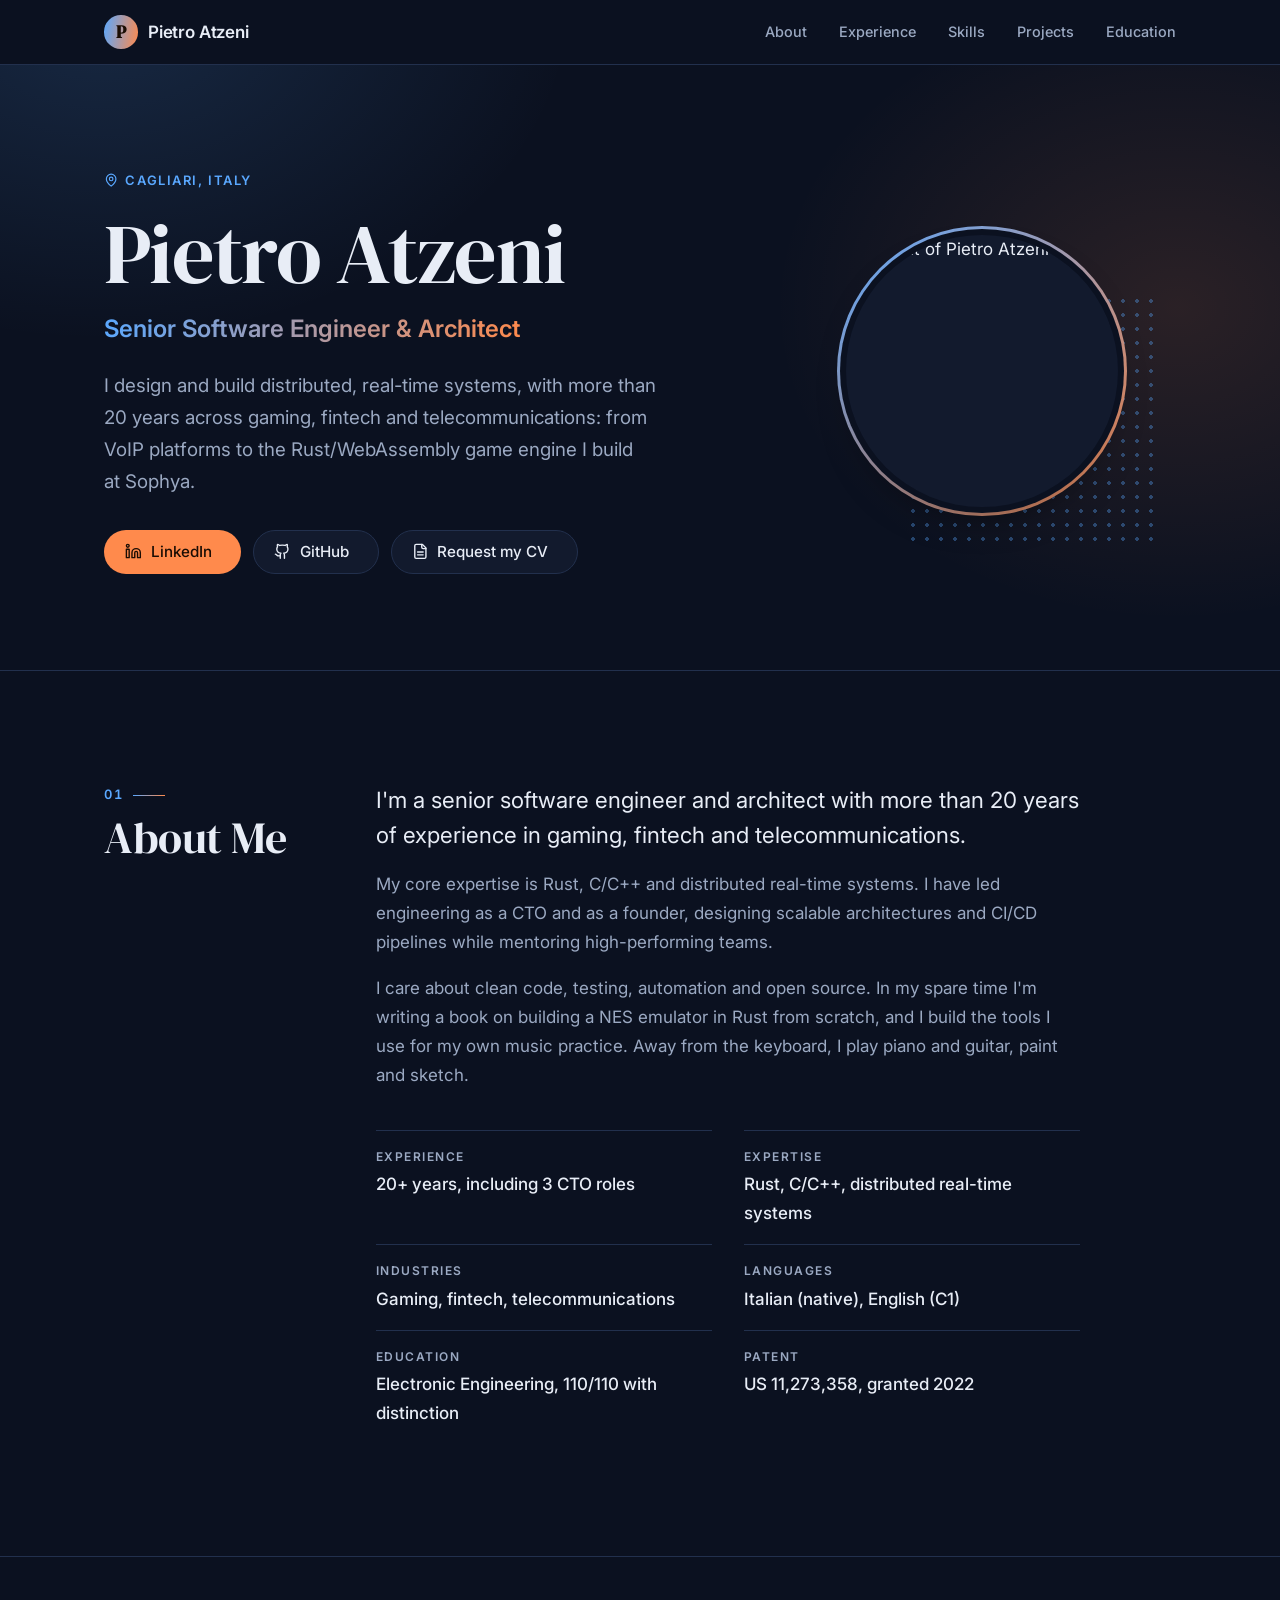
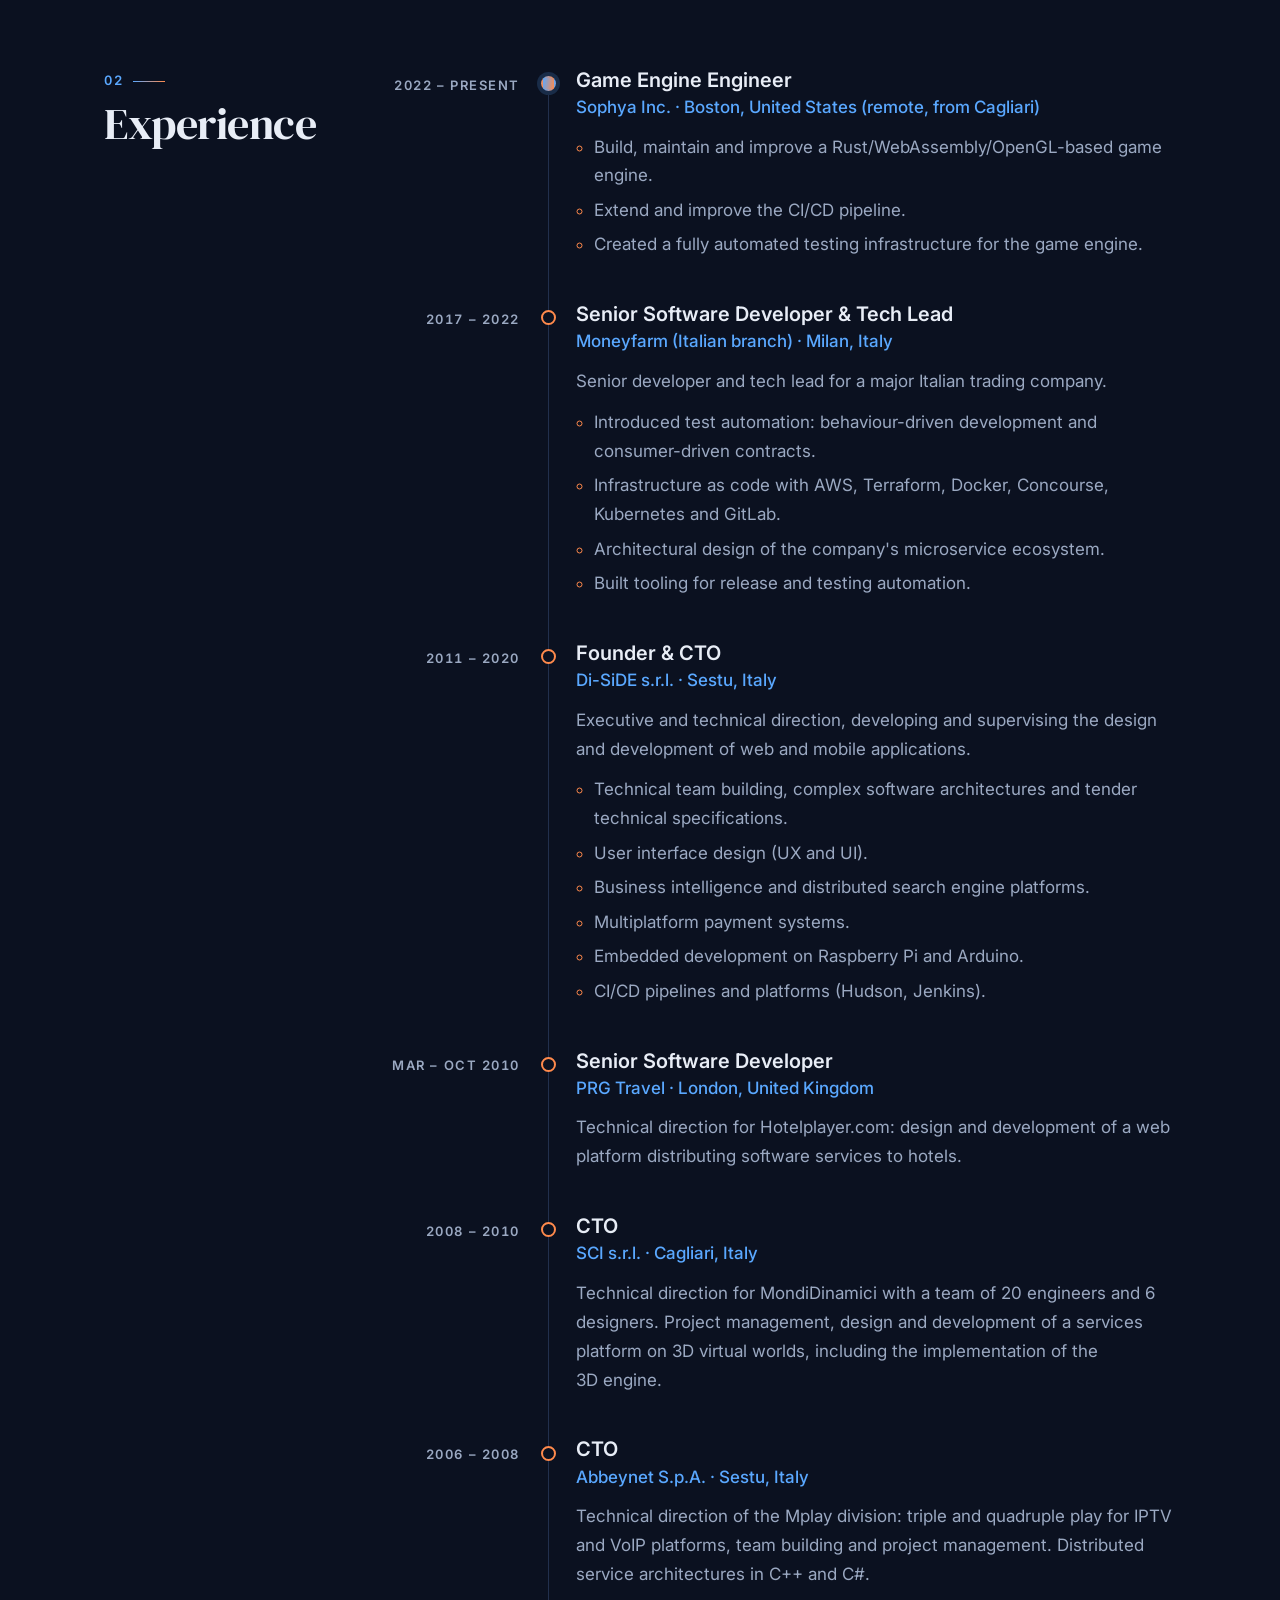
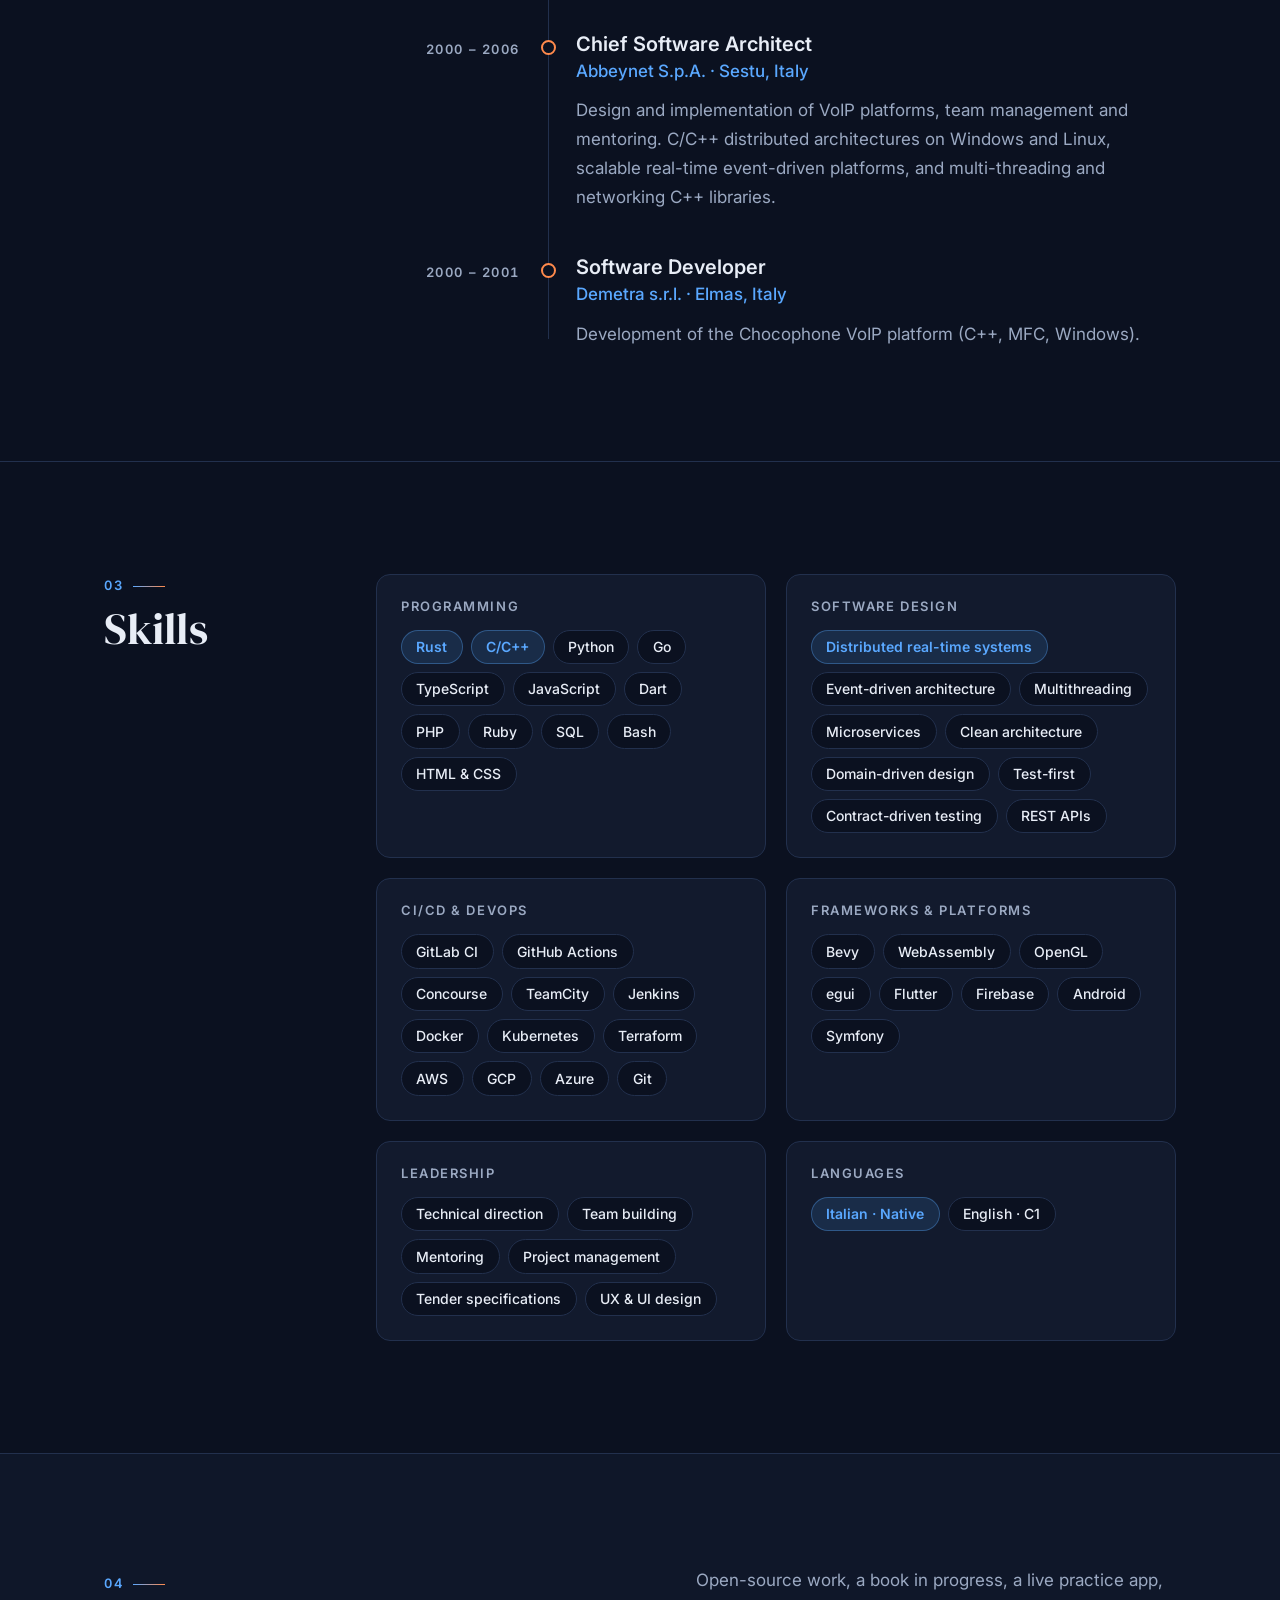
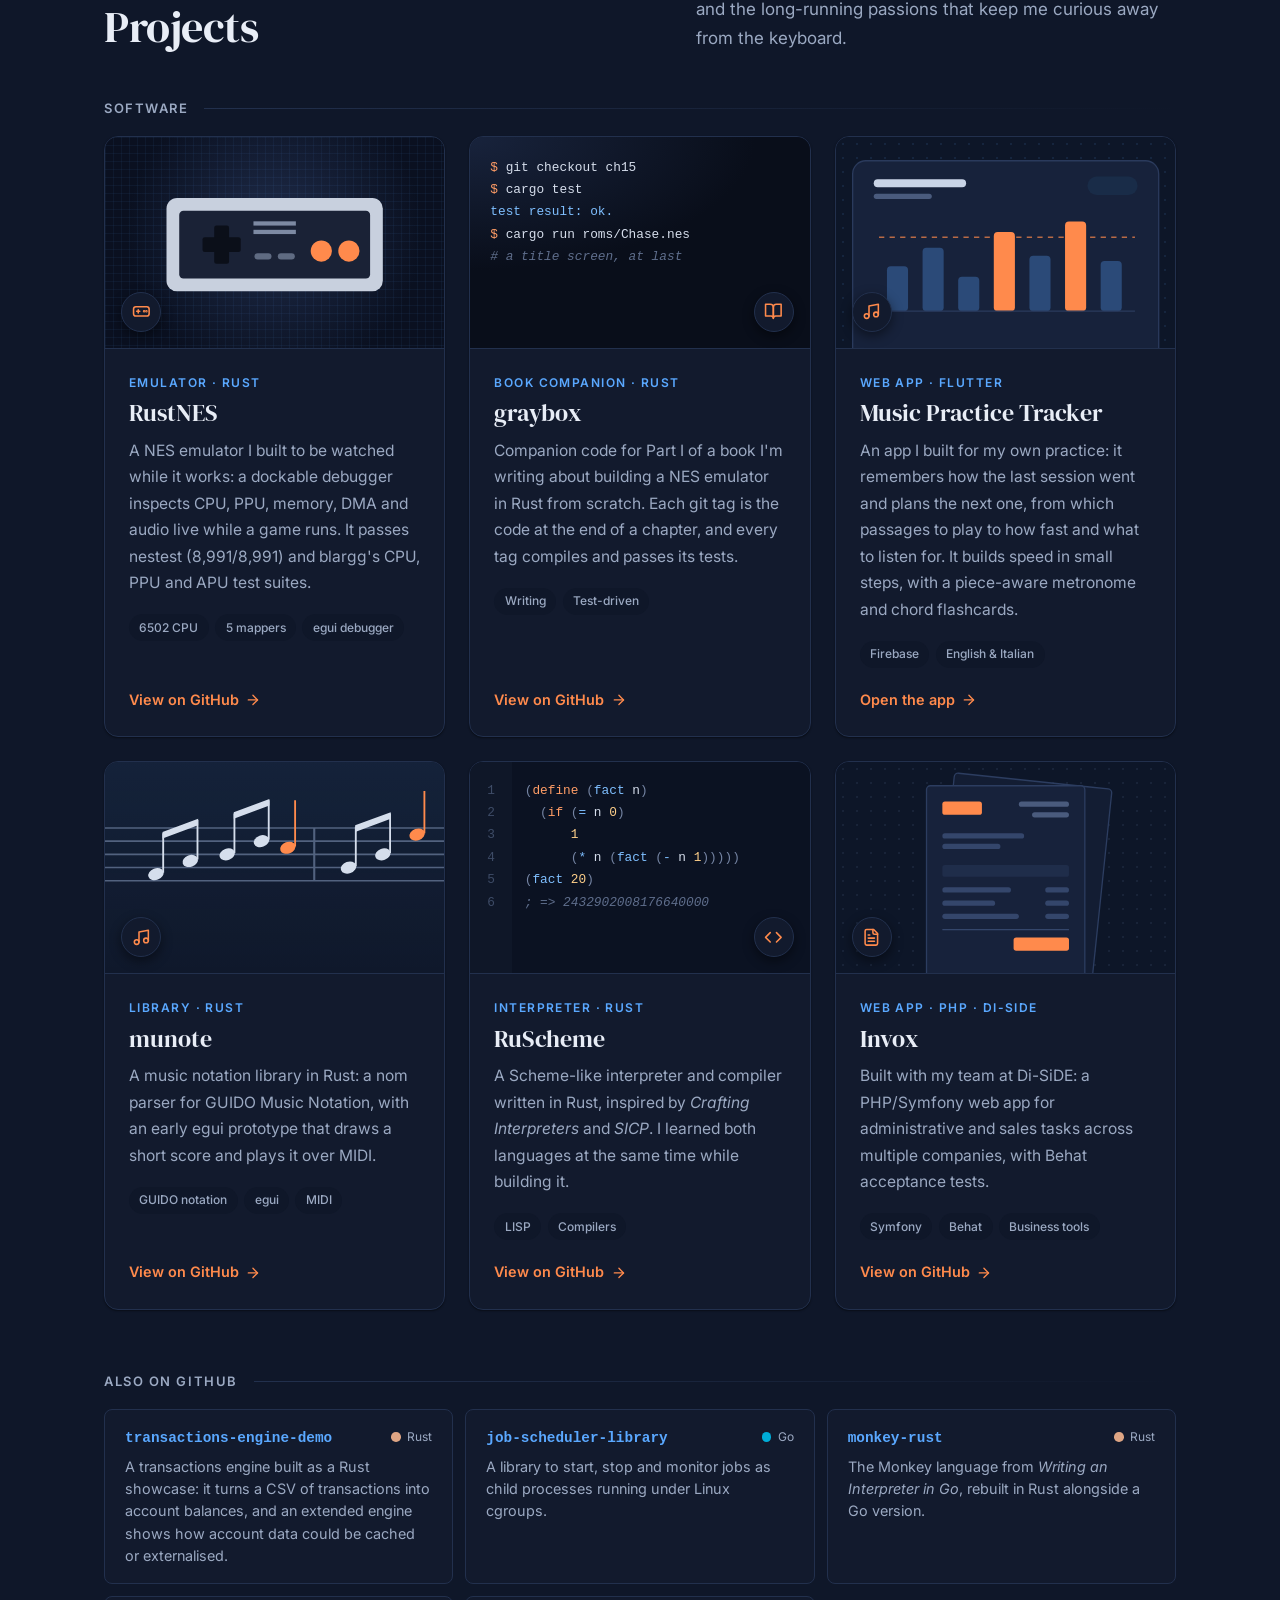
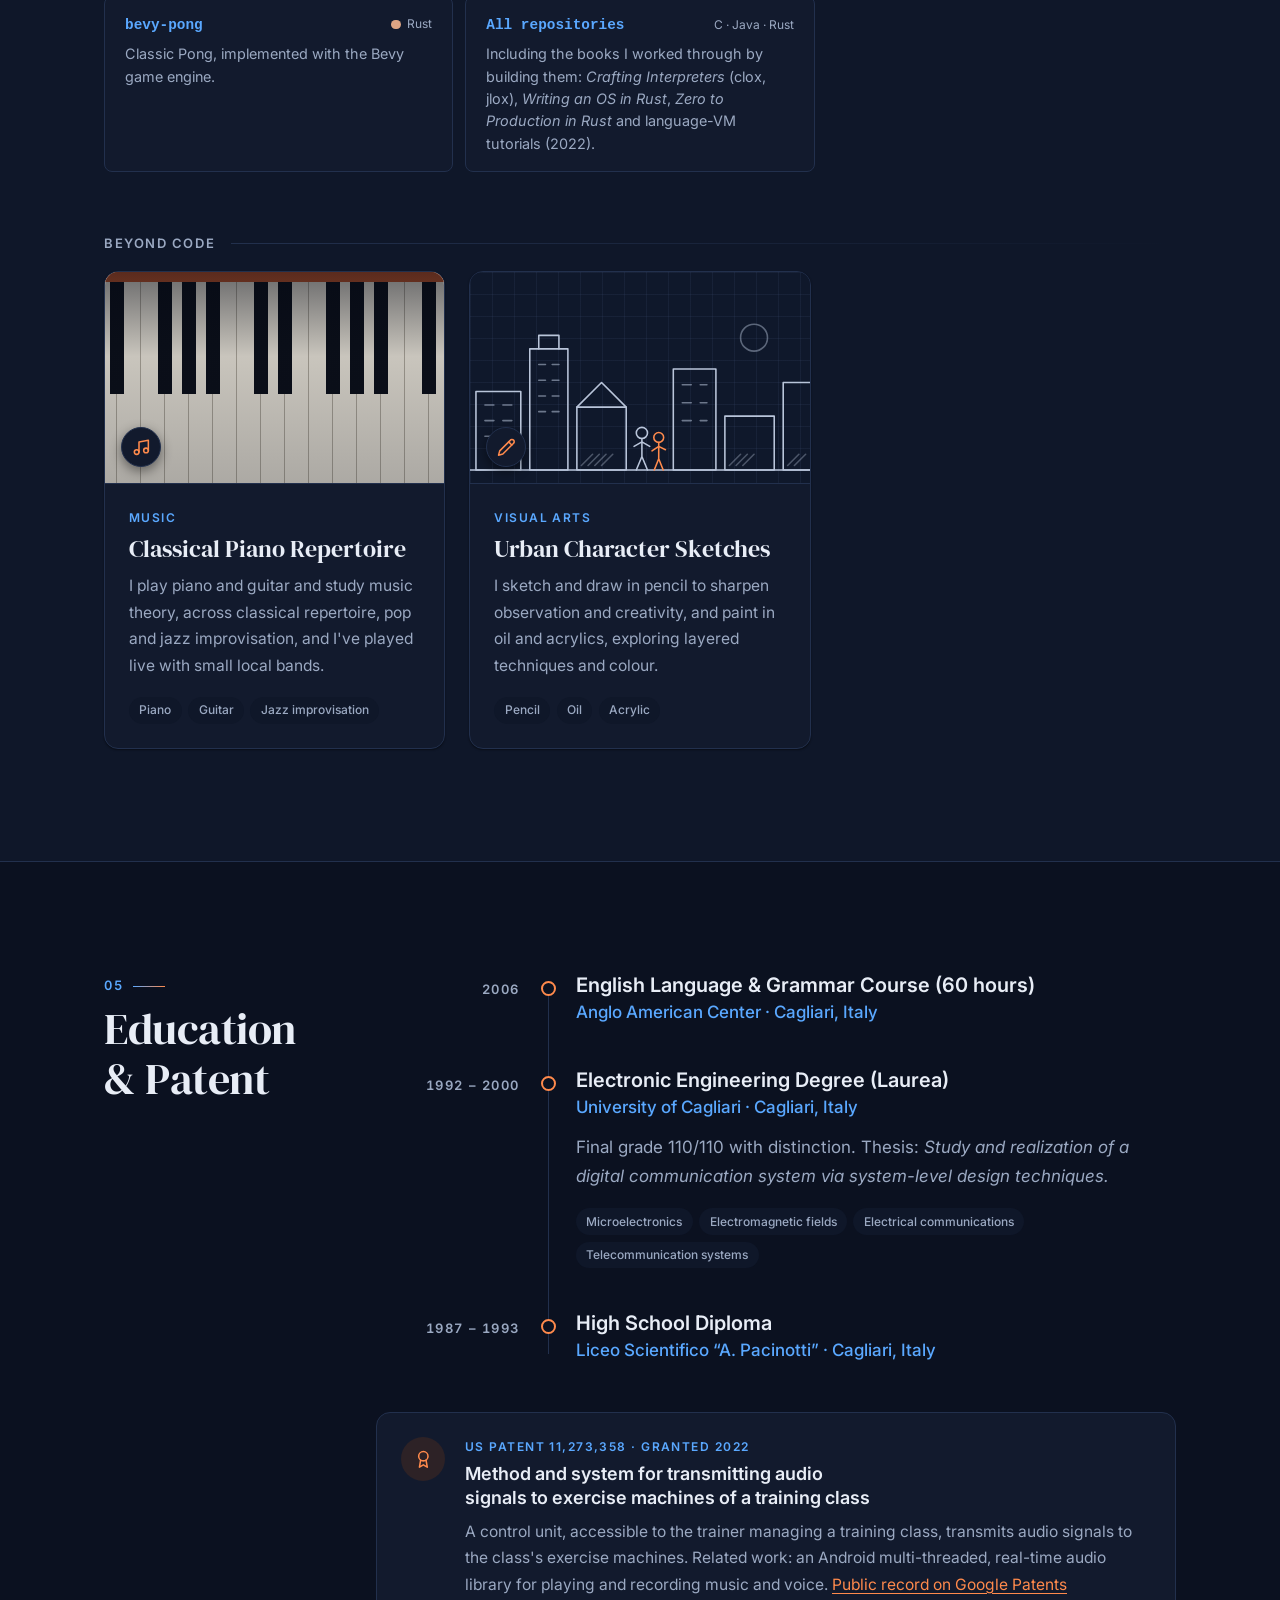
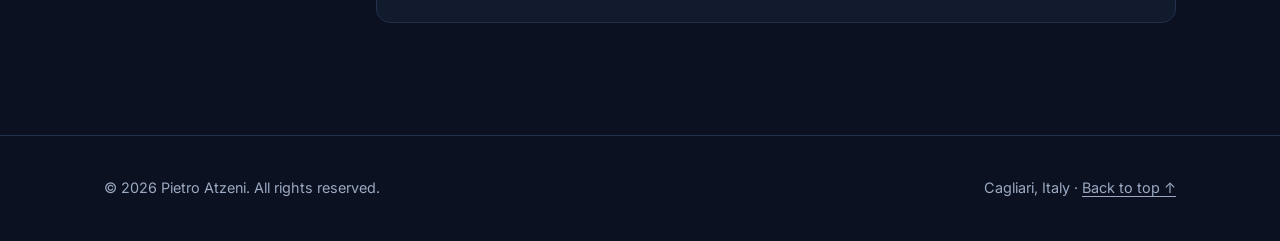
==== commit 95475da0: "fix: the email address is off the page; the CV is offered on request For the same reason the CV PDF " ====
--- a/index.html
+++ b/index.html
@@ -4,7 +4,7 @@
   <meta charset="UTF-8">
   <meta name="viewport" content="width=device-width, initial-scale=1">
   <title>Pietro Atzeni — Senior Software Engineer &amp; Architect</title>
-  <meta name="description" content="Pietro Atzeni, Senior Software Engineer and Architect based in Cagliari, Italy. 20+ years in gaming, fintech and telecommunications; Rust, C/C++ and distributed real-time systems.">
+  <meta name="description" content="Senior software engineer and architect in Cagliari, Italy: 20+ years and three CTO roles in gaming, fintech and telecoms. Rust, C/C++, real-time systems.">
   <meta name="author" content="Pietro Atzeni">
   <meta name="color-scheme" content="dark">
   <meta name="theme-color" content="#0b1120">
@@ -15,26 +15,58 @@
   <meta property="og:url" content="https://beoboo.github.io/">
   <meta property="og:title" content="Pietro Atzeni — Senior Software Engineer &amp; Architect">
   <meta property="og:description" content="20+ years in gaming, fintech and telecommunications. Rust, C/C++ and distributed real-time systems. Based in Cagliari, Italy.">
+  <meta property="og:site_name" content="Pietro Atzeni">
+  <meta property="og:locale" content="en_GB">
+  <meta property="og:image" content="https://beoboo.github.io/assets/og-card.jpg">
+  <meta property="og:image:type" content="image/jpeg">
+  <meta property="og:image:width" content="1200">
+  <meta property="og:image:height" content="630">
+  <meta property="og:image:alt" content="Pietro Atzeni, Senior Software Engineer &amp; Architect, Cagliari, Italy">
+  <meta property="profile:first_name" content="Pietro">
+  <meta property="profile:last_name" content="Atzeni">
+  <meta property="profile:username" content="beoboo">
+  <meta name="twitter:card" content="summary_large_image">
 
   <!-- Structured data for search engines -->
   <script type="application/ld+json">
   {
     "@context": "https://schema.org",
-    "@type": "Person",
-    "name": "Pietro Atzeni",
-    "url": "https://beoboo.github.io/",
-    "jobTitle": "Senior Software Engineer & Architect",
-    "address": { "@type": "PostalAddress", "addressLocality": "Cagliari", "addressCountry": "IT" },
-    "alumniOf": "University of Cagliari",
-    "sameAs": [
-      "https://github.com/beoboo",
-      "https://www.linkedin.com/in/pietrinoatzeni/"
+    "@graph": [
+      {
+        "@type": "WebSite",
+        "@id": "https://beoboo.github.io/#website",
+        "url": "https://beoboo.github.io/",
+        "name": "Pietro Atzeni",
+        "inLanguage": "en"
+      },
+      {
+        "@type": "ProfilePage",
+        "url": "https://beoboo.github.io/",
+        "name": "Pietro Atzeni — Senior Software Engineer & Architect",
+        "isPartOf": { "@id": "https://beoboo.github.io/#website" },
+        "mainEntity": {
+          "@type": "Person",
+          "@id": "https://beoboo.github.io/#person",
+          "name": "Pietro Atzeni",
+          "url": "https://beoboo.github.io/",
+          "image": "https://avatars.githubusercontent.com/u/210002?v=4",
+          "jobTitle": "Senior Software Engineer & Architect",
+          "worksFor": { "@type": "Organization", "name": "Sophya Inc." },
+          "address": { "@type": "PostalAddress", "addressLocality": "Cagliari", "addressCountry": "IT" },
+          "alumniOf": { "@type": "CollegeOrUniversity", "name": "University of Cagliari", "sameAs": "https://www.unica.it/" },
+          "knowsAbout": ["Rust", "C", "C++", "Distributed real-time systems", "Game engines", "WebAssembly", "Software architecture", "CI/CD"],
+          "knowsLanguage": ["it", "en"],
+          "sameAs": ["https://github.com/beoboo", "https://www.linkedin.com/in/pietrinoatzeni/"]
+        }
+      }
     ]
   }
   </script>
 
-  <!-- Favicon: inline SVG monogram, no extra file needed -->
-  <link rel="icon" href="data:image/svg+xml,%3Csvg xmlns='http://www.w3.org/2000/svg' viewBox='0 0 64 64'%3E%3Ccircle cx='32' cy='32' r='32' fill='%23a8492a'/%3E%3Ctext x='32' y='44' text-anchor='middle' font-family='Georgia,serif' font-size='36' fill='%23fff'%3EP%3C/text%3E%3C/svg%3E">
+  <!-- Icons: SVG for browsers, ICO for crawlers, PNG for iOS home screens -->
+  <link rel="icon" href="/favicon.ico" sizes="48x48">
+  <link rel="icon" href="/favicon.svg" type="image/svg+xml">
+  <link rel="apple-touch-icon" href="/apple-touch-icon.png">
 
   <!-- Fonts -->
   <link rel="preconnect" href="https://fonts.googleapis.com">
@@ -94,13 +126,7 @@
 
           <ul class="contact-links" role="list" aria-label="Contact">
             <li>
-              <a class="btn btn-primary" href="mailto:redacted@example.com">
-                <svg class="icon" viewBox="0 0 24 24" aria-hidden="true"><rect x="2" y="4" width="20" height="16" rx="2"/><path d="m22 7-8.97 5.7a1.94 1.94 0 0 1-2.06 0L2 7"/></svg>
-                Email
-              </a>
-            </li>
-            <li>
-              <a class="btn btn-ghost" href="https://www.linkedin.com/in/pietrinoatzeni/" target="_blank" rel="noopener noreferrer">
+              <a class="btn btn-primary" href="https://www.linkedin.com/in/pietrinoatzeni/" target="_blank" rel="noopener noreferrer">
                 <svg class="icon" viewBox="0 0 24 24" aria-hidden="true"><path d="M16 8a6 6 0 0 1 6 6v7h-4v-7a2 2 0 0 0-4 0v7h-4v-7a6 6 0 0 1 6-6z"/><rect x="2" y="9" width="4" height="12"/><circle cx="4" cy="4" r="2"/></svg>
                 LinkedIn<span class="visually-hidden"> (opens in a new tab)</span>
               </a>
@@ -109,6 +135,12 @@
               <a class="btn btn-ghost" href="https://github.com/beoboo" target="_blank" rel="noopener noreferrer">
                 <svg class="icon" viewBox="0 0 24 24" aria-hidden="true"><path d="M15 22v-4a4.8 4.8 0 0 0-1-3.5c3 0 6-2 6-5.5.08-1.25-.27-2.48-1-3.5.28-1.15.28-2.35 0-3.5 0 0-1 0-3 1.5-2.64-.5-5.36-.5-8 0C6 2 5 2 5 2c-.3 1.15-.3 2.35 0 3.5A5.4 5.4 0 0 0 4 9c0 3.5 3 5.5 6 5.5-.39.49-.68 1.05-.85 1.65-.17.6-.22 1.23-.15 1.85v4"/><path d="M9 18c-4.51 2-5-2-7-2"/></svg>
                 GitHub<span class="visually-hidden"> (opens in a new tab)</span>
+              </a>
+            </li>
+            <li>
+              <a class="btn btn-ghost" href="https://www.linkedin.com/in/pietrinoatzeni/" target="_blank" rel="noopener noreferrer">
+                <svg class="icon" viewBox="0 0 24 24" aria-hidden="true"><path d="M15 2H6a2 2 0 0 0-2 2v16a2 2 0 0 0 2 2h12a2 2 0 0 0 2-2V7Z"/><path d="M14 2v4a2 2 0 0 0 2 2h4"/><path d="M16 13H8"/><path d="M16 17H8"/></svg>
+                Request my CV<span class="visually-hidden"> on LinkedIn (opens in a new tab)</span>
               </a>
             </li>
           </ul>
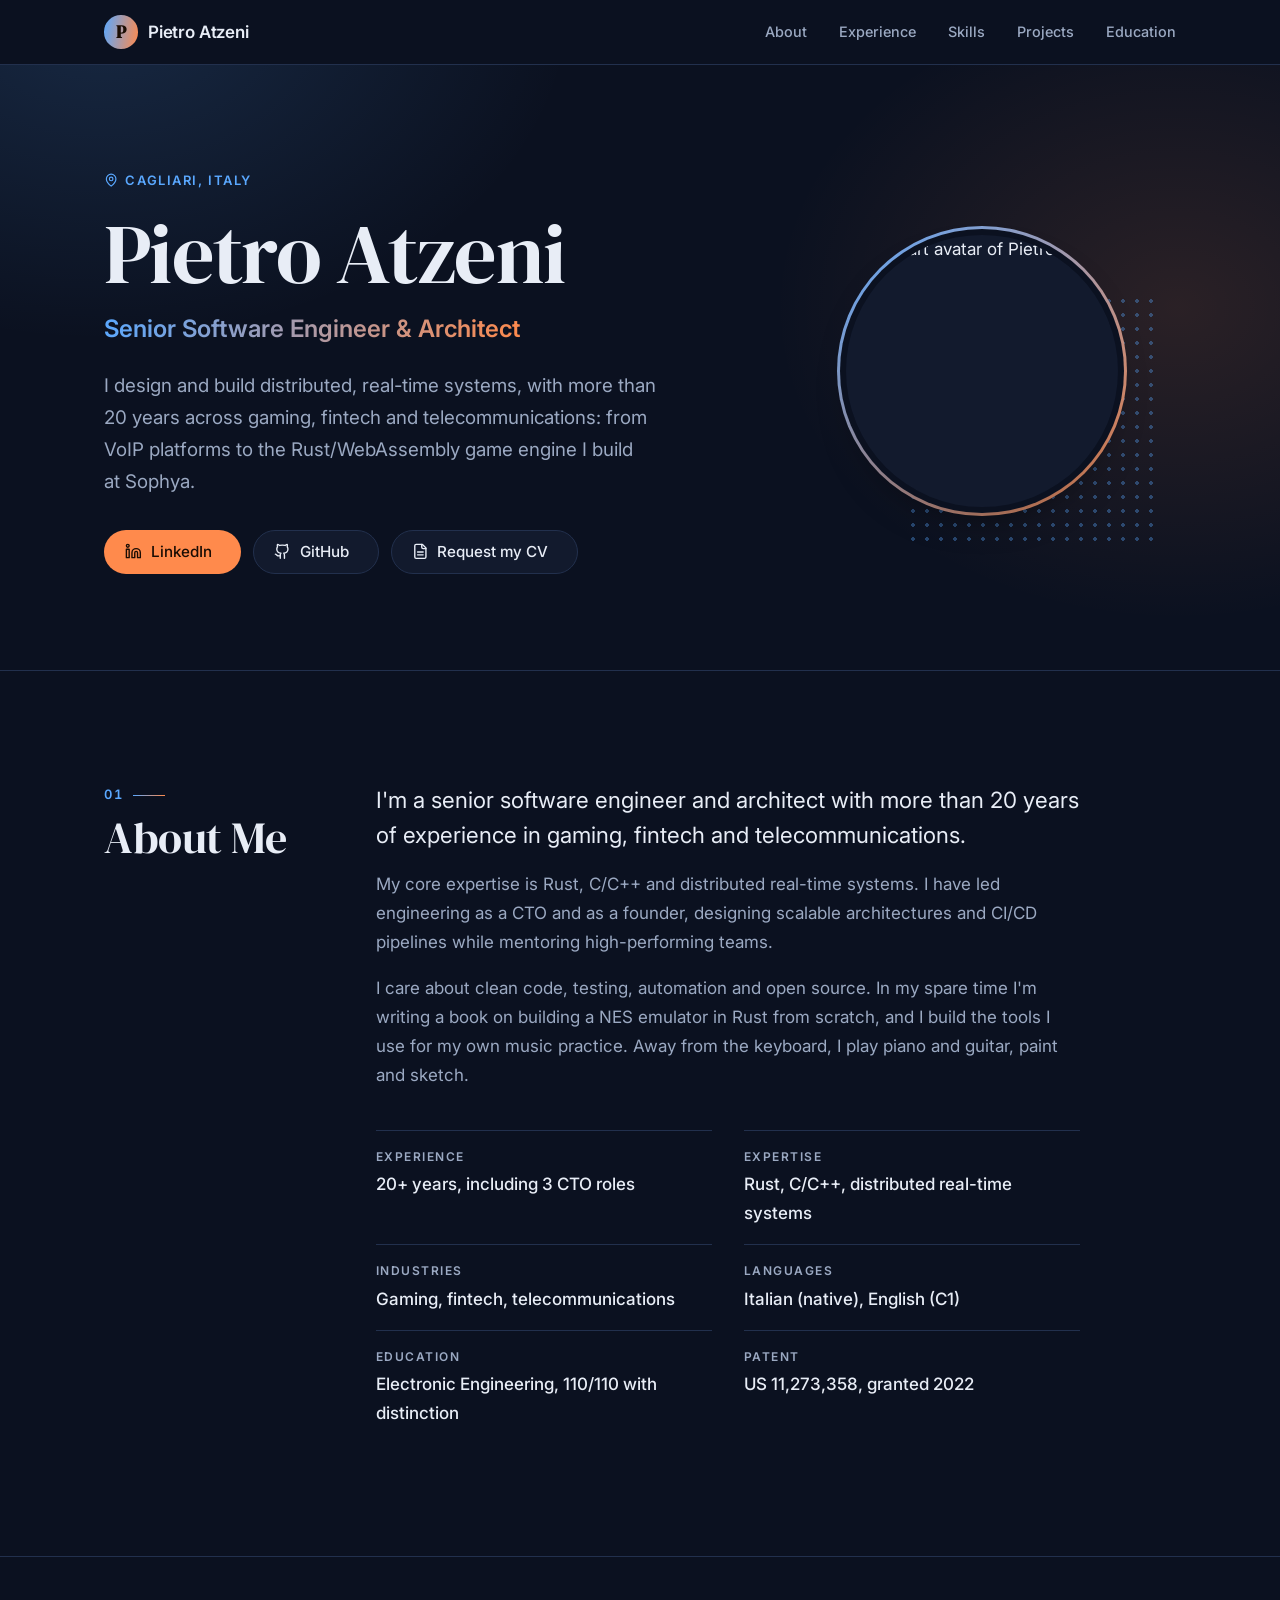
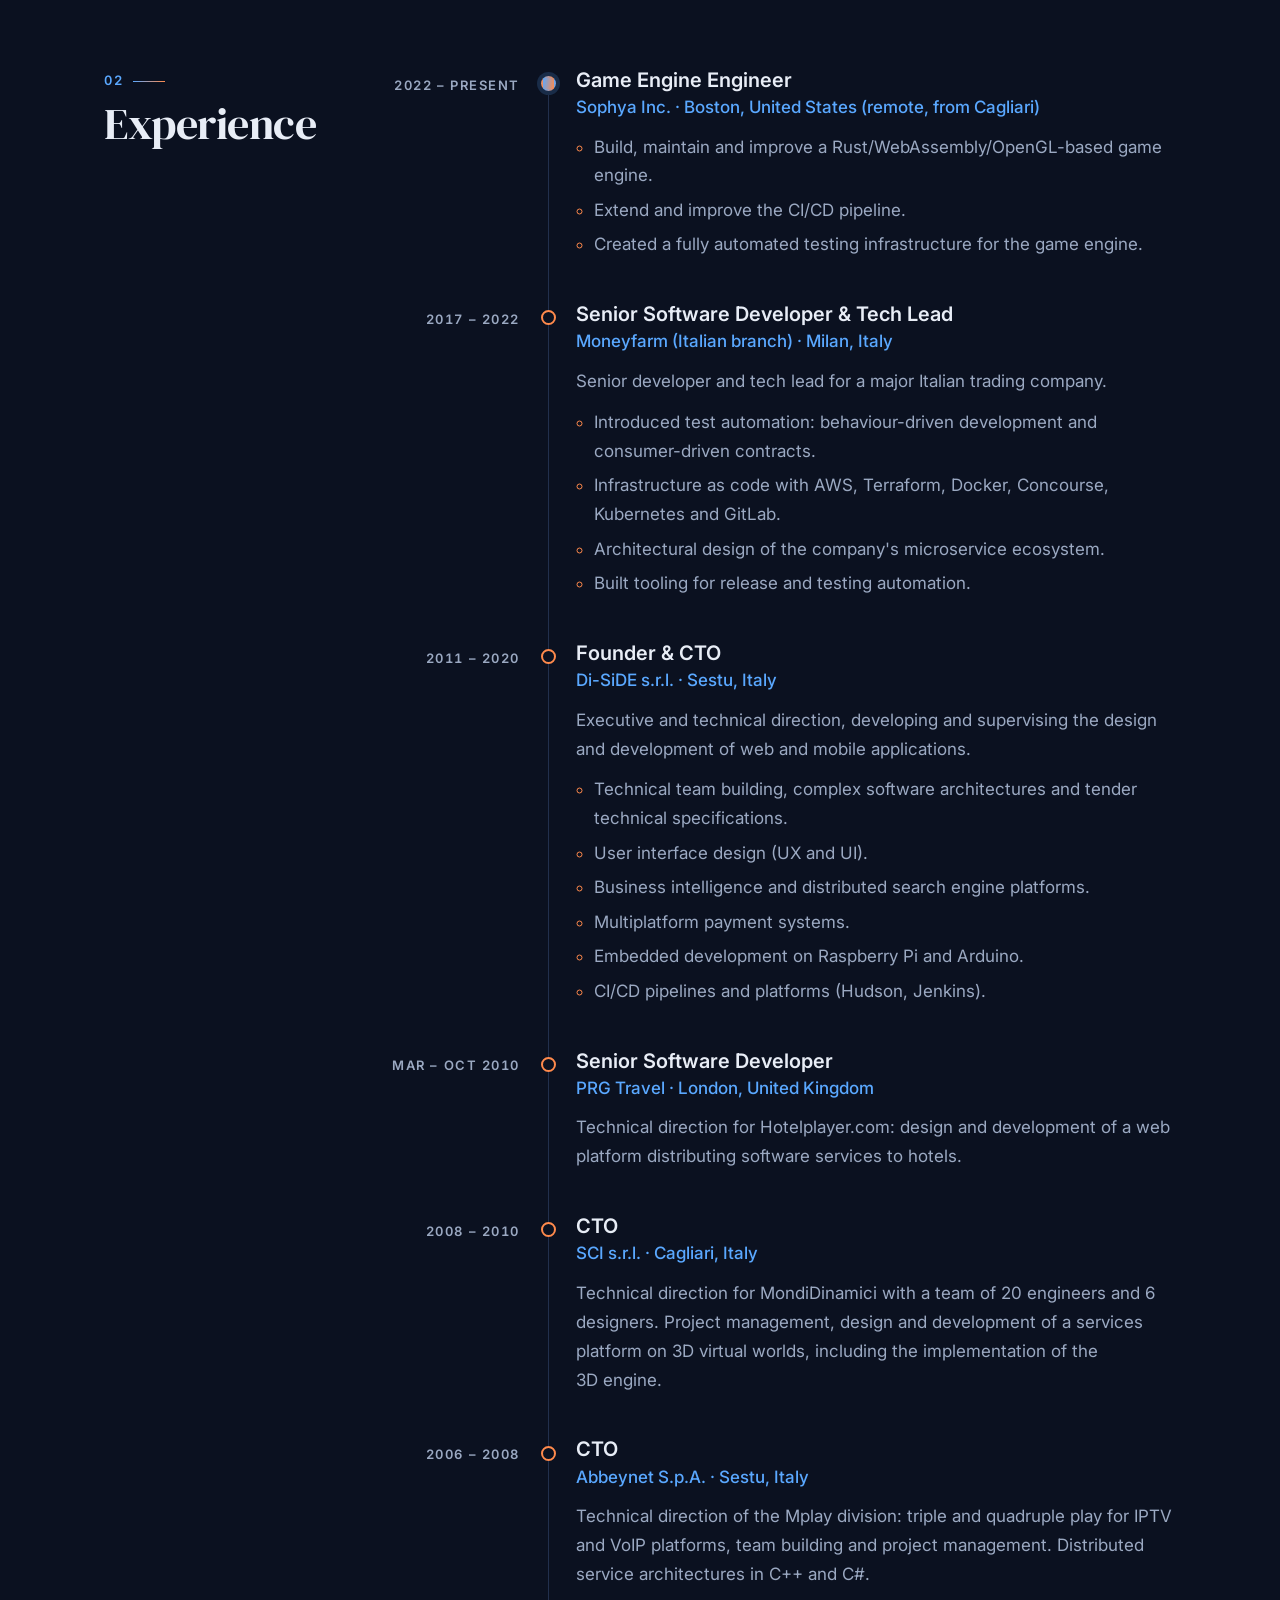
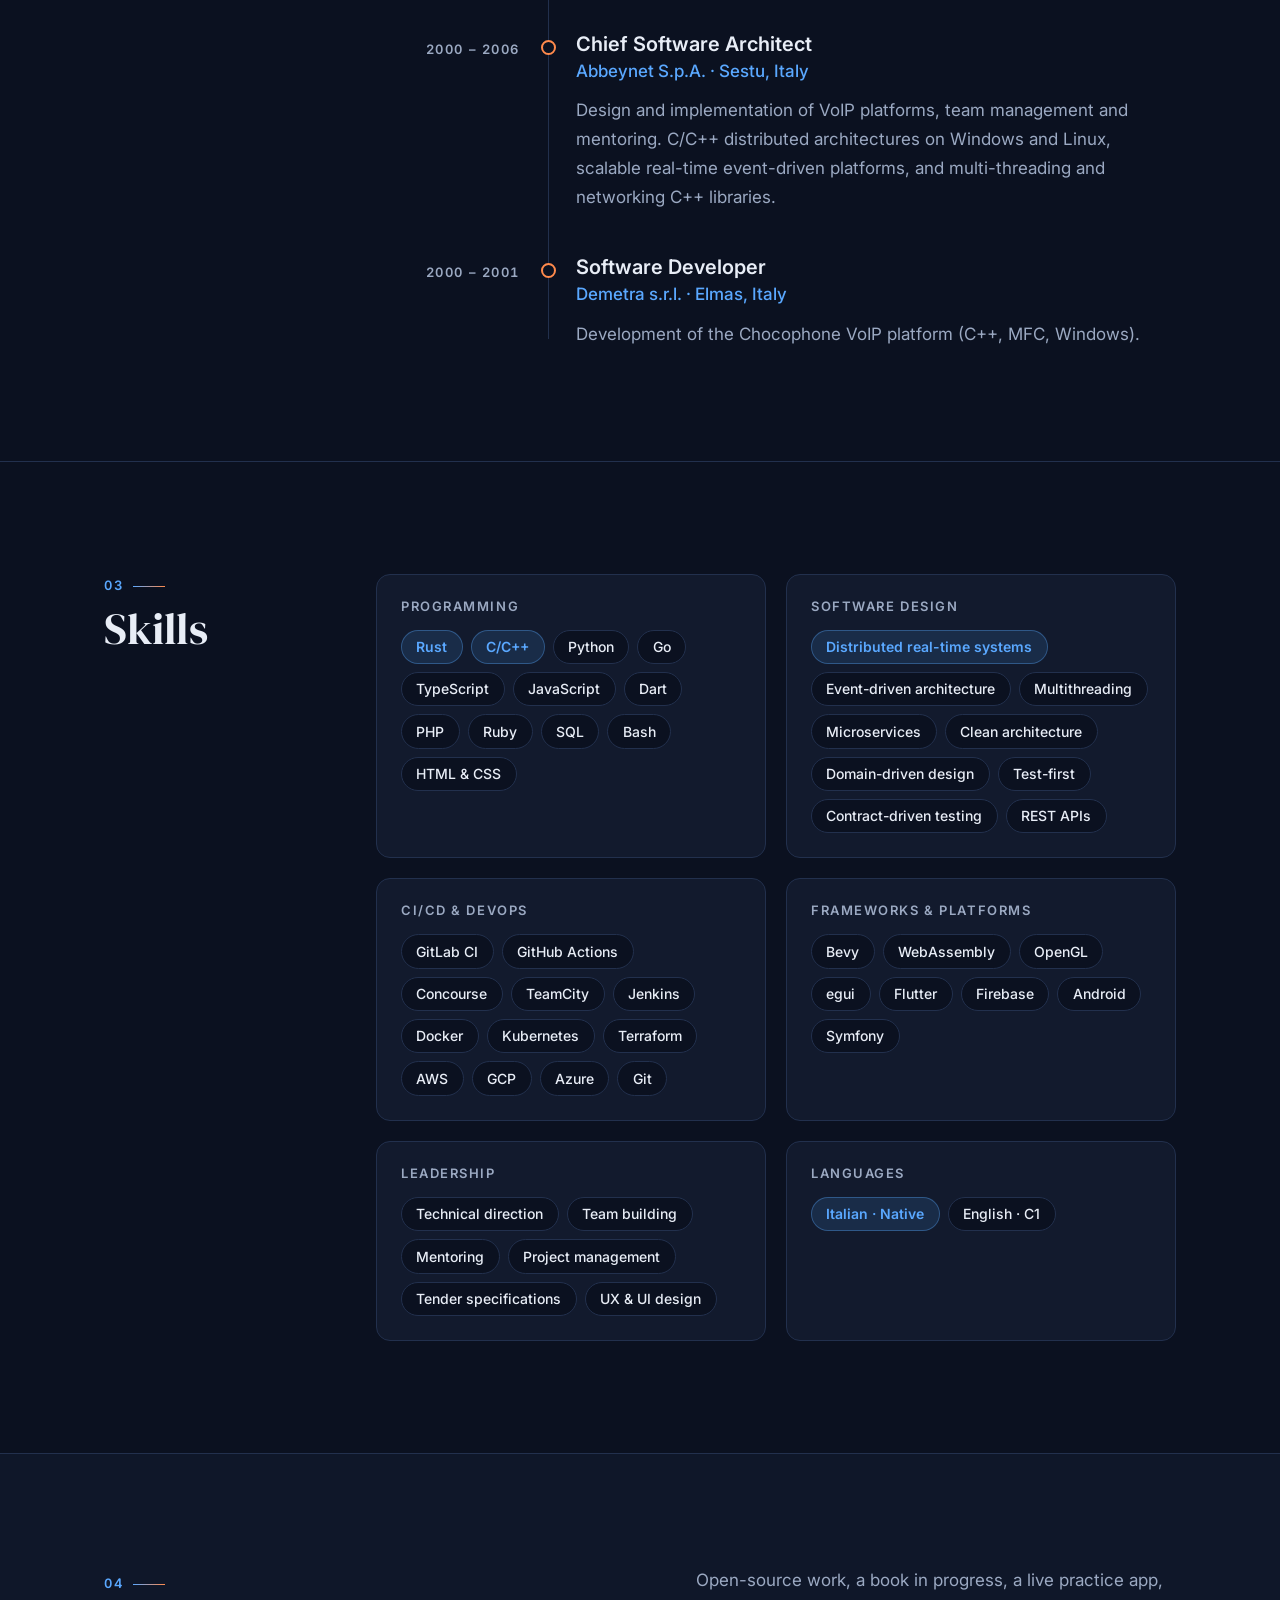
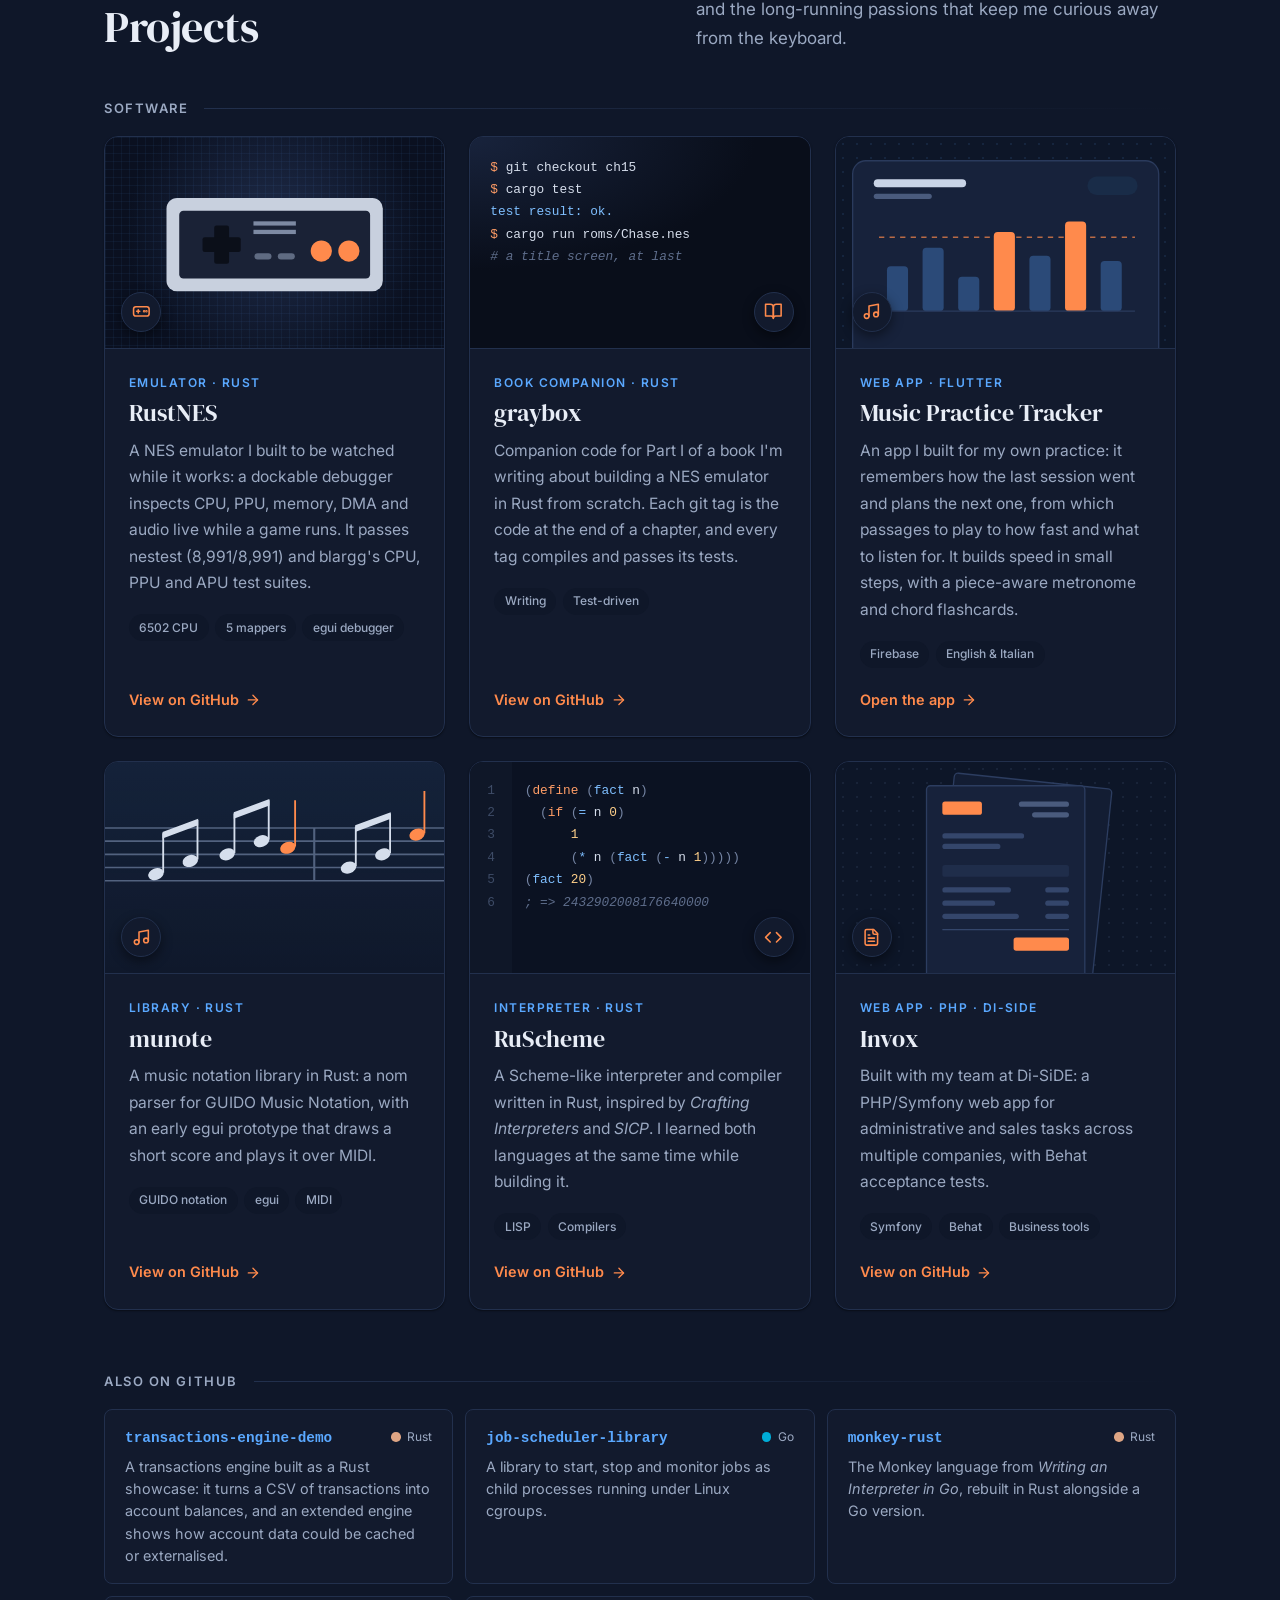
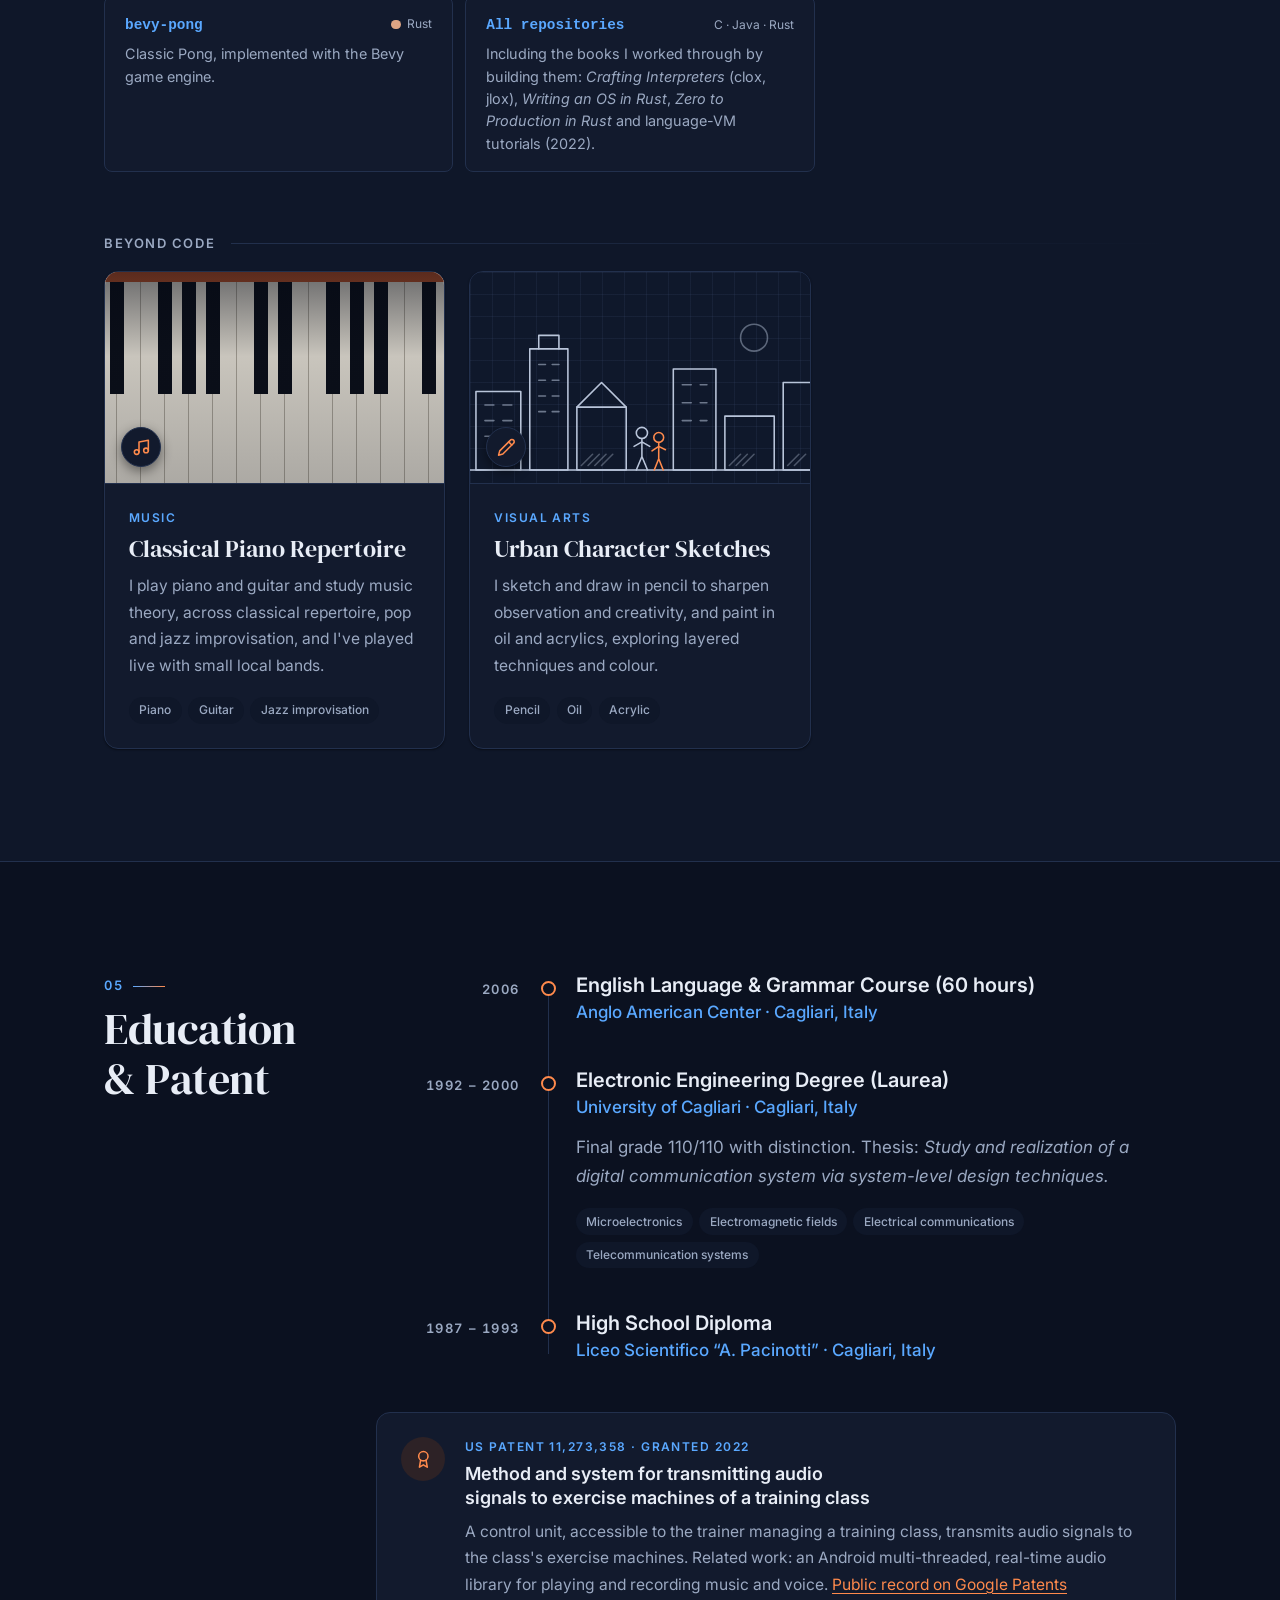
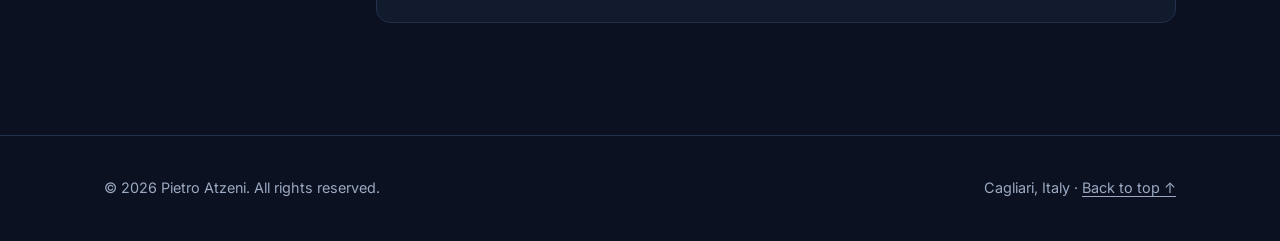
==== commit 9a32e02b: "feat: the portrait is a pixel-art avatar that follows the GitHub picture The avatar (the subject lif" ====
--- a/index.html
+++ b/index.html
@@ -146,11 +146,11 @@
           </ul>
         </div>
 
-        <!-- The GitHub profile photo, loaded from GitHub so the site follows it -->
+        <!-- The GitHub profile picture (a 48-block pixel avatar) at 48 px, scaled up in crisp blocks; loaded from GitHub so the site follows it -->
         <div class="hero-portrait">
           <div class="portrait">
             <div class="portrait-frame">
-              <img src="https://avatars.githubusercontent.com/u/210002?v=4" width="460" height="460" alt="Portrait of Pietro Atzeni" fetchpriority="high" decoding="async">
+              <img src="https://avatars.githubusercontent.com/u/210002?v=4&amp;s=48" width="460" height="460" alt="Pixel-art avatar of Pietro Atzeni" fetchpriority="high" decoding="async">
             </div>
           </div>
         </div>
--- a/style.css
+++ b/style.css
@@ -595,6 +595,10 @@
     var(--shadow-md);
 }
 
+.portrait-frame img {
+  image-rendering: pixelated;   /* a 48 px pixel avatar scaled up in crisp blocks */
+}
+
 .portrait-frame img,
 .project-thumb img {
   width: 100%;
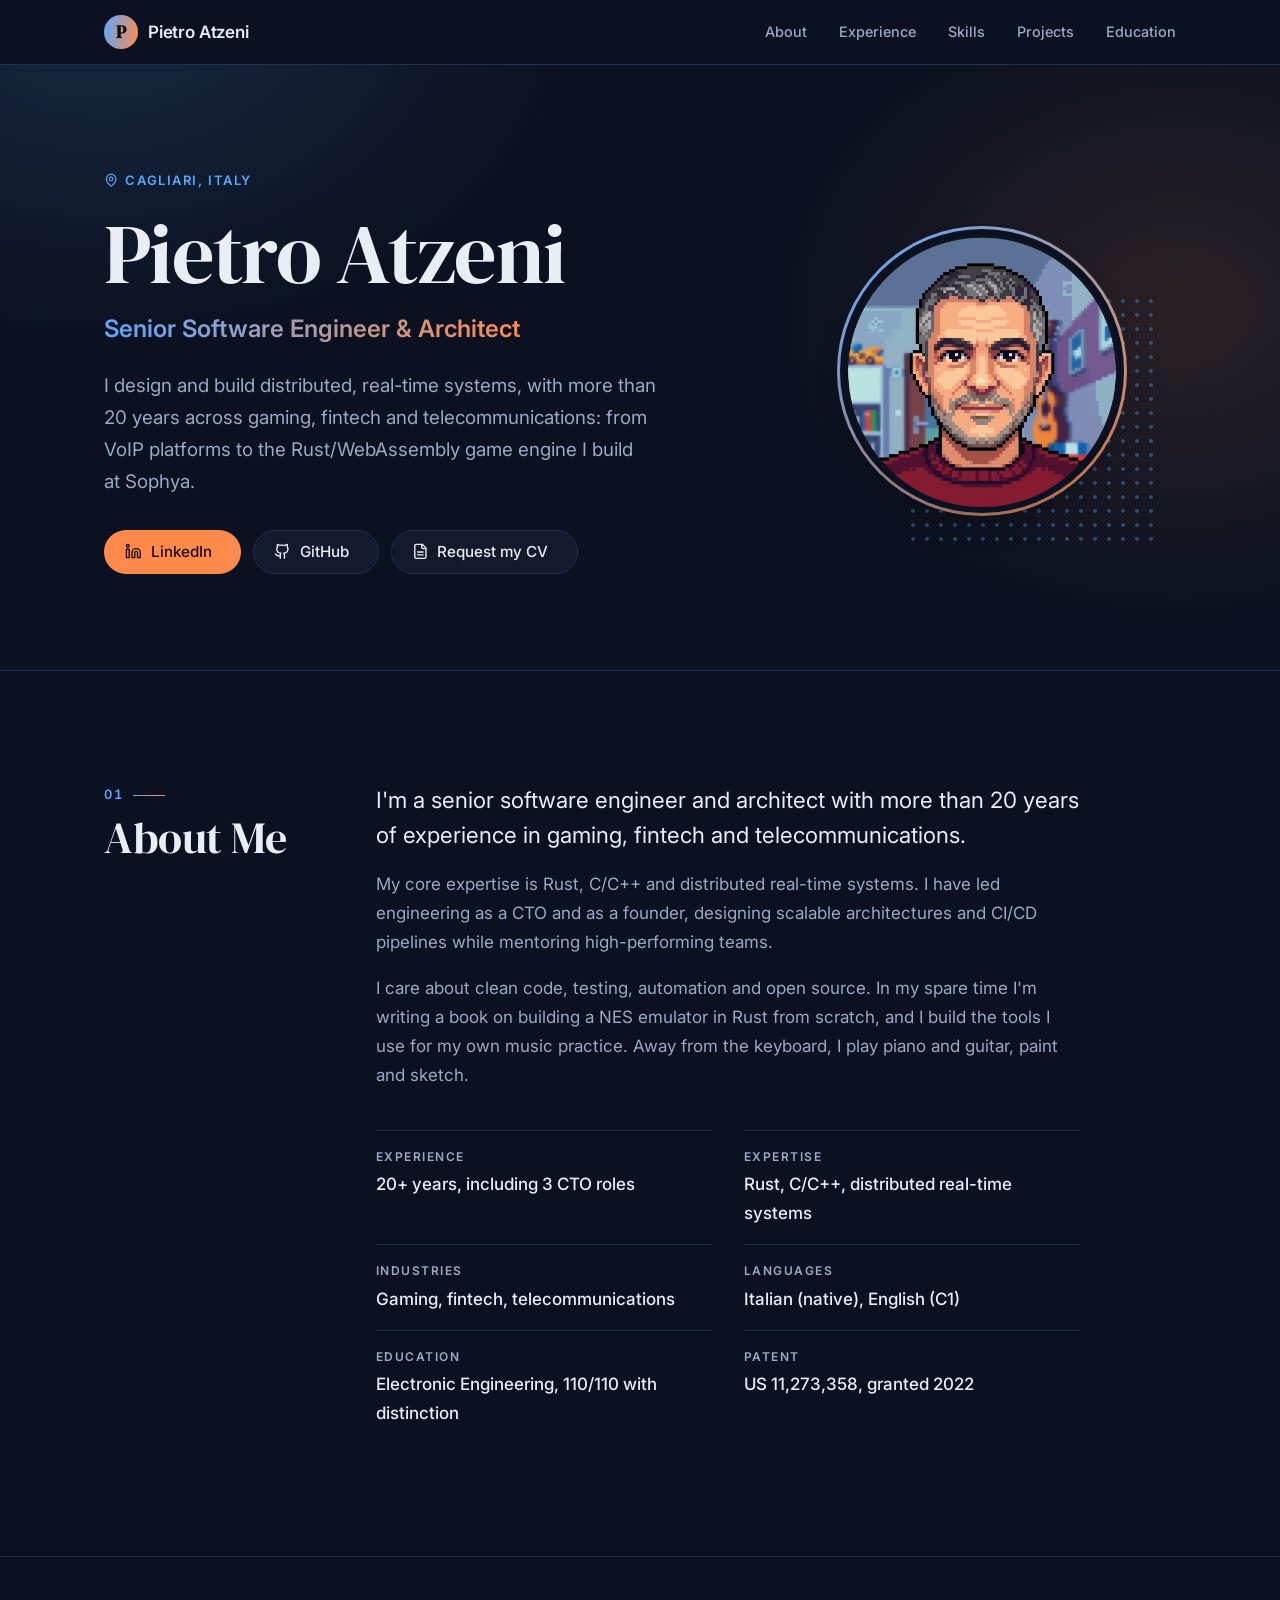
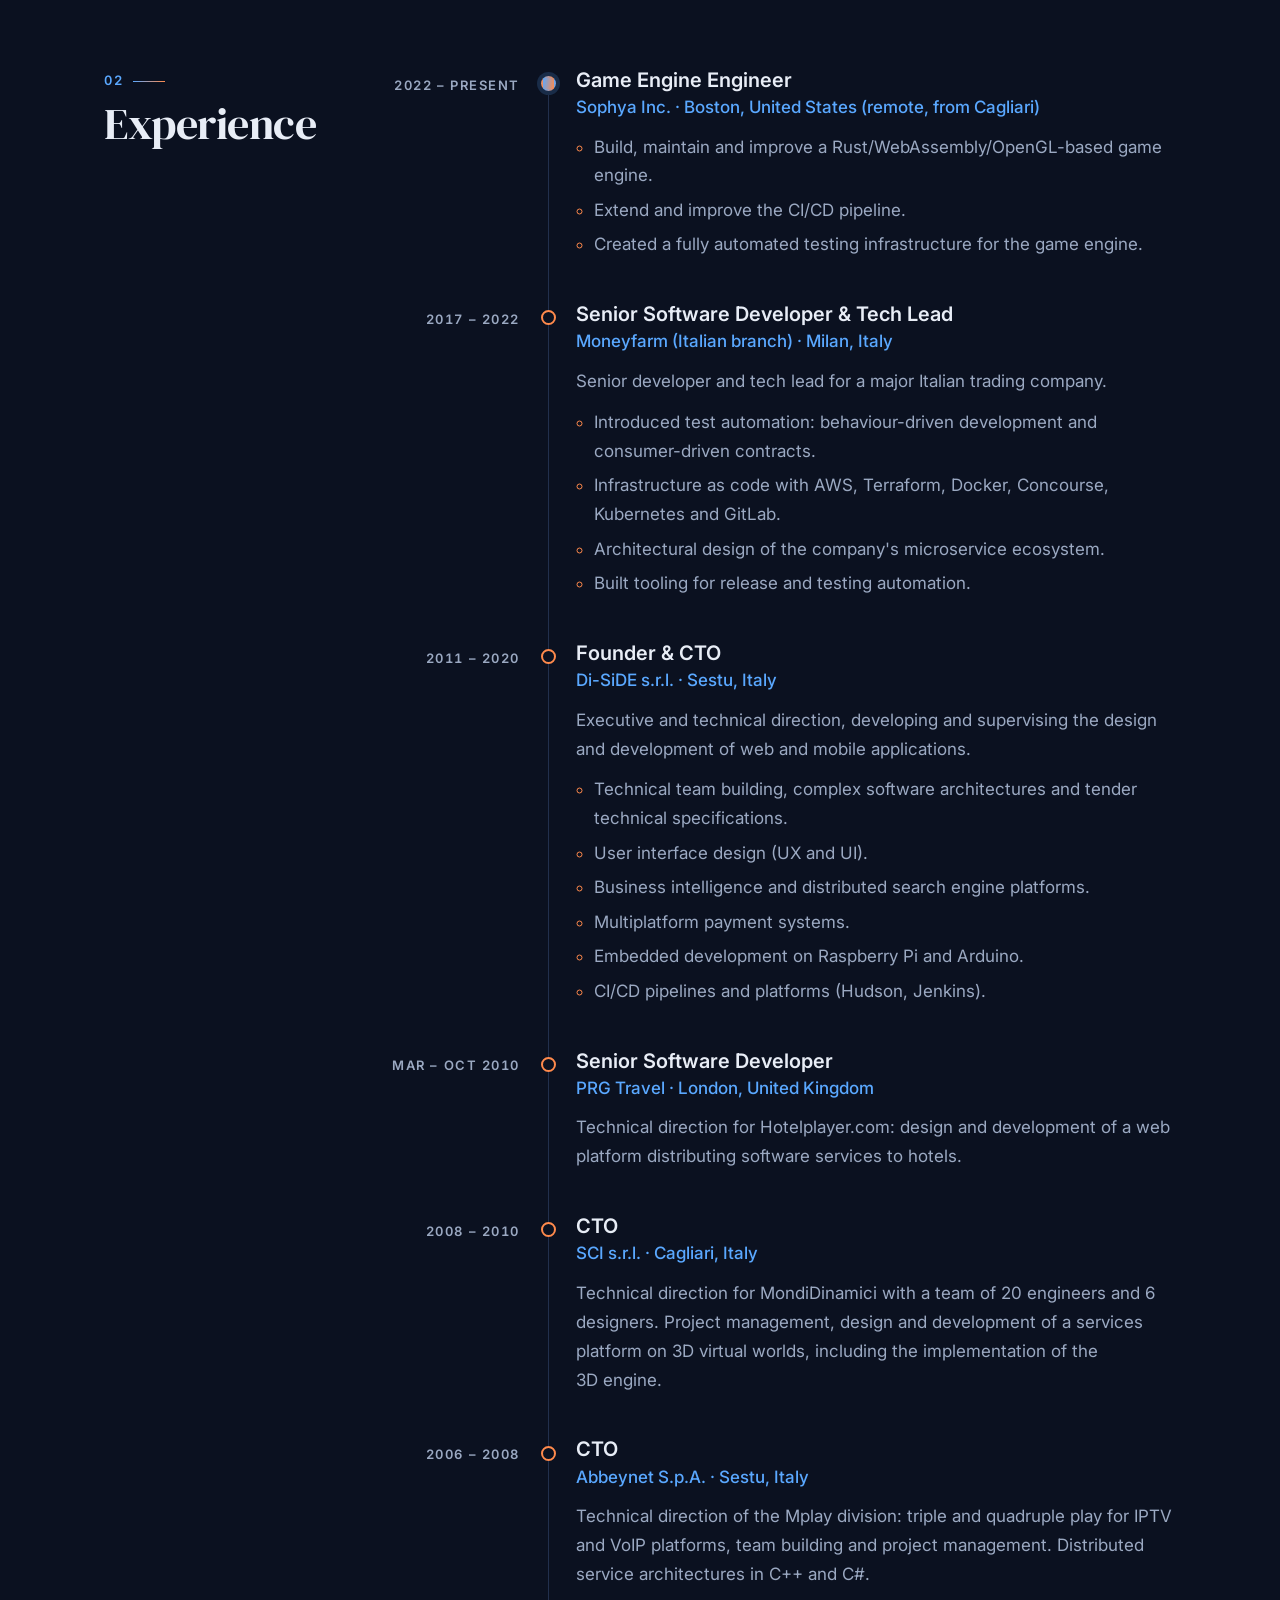
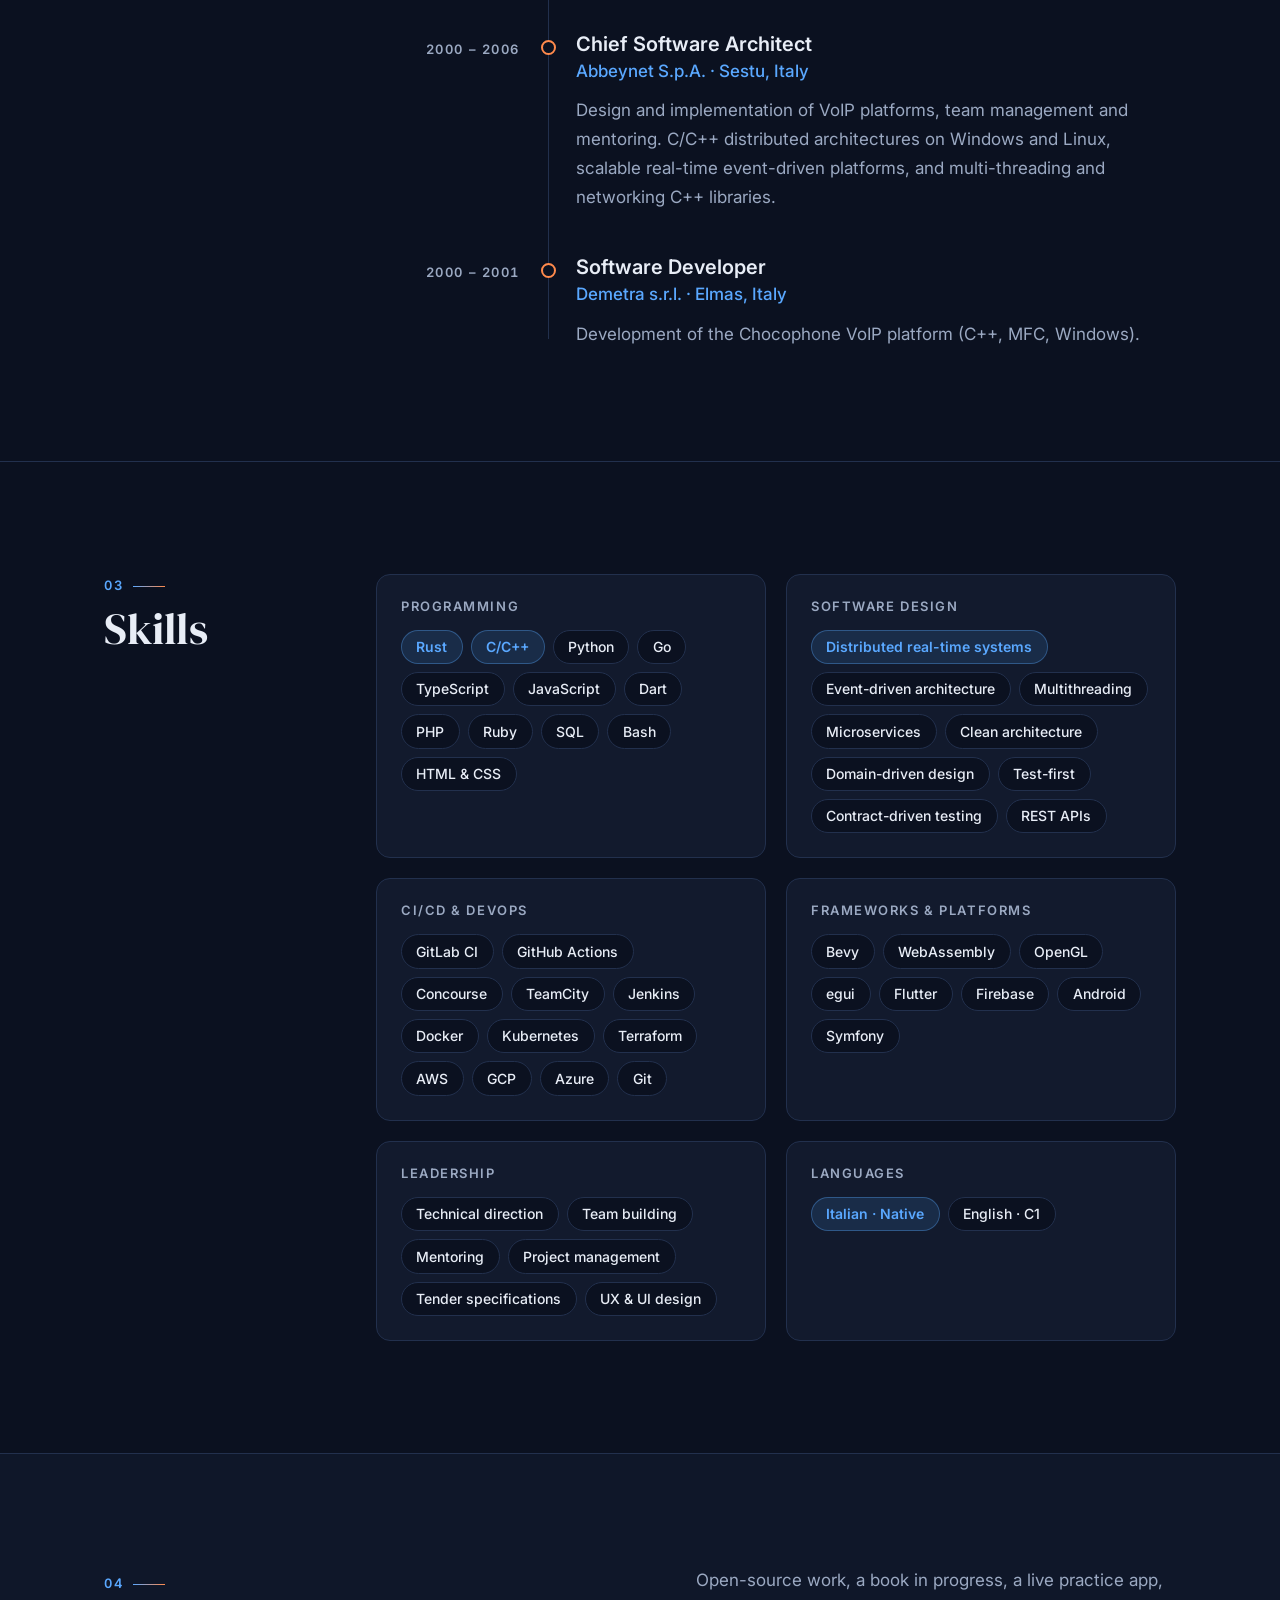
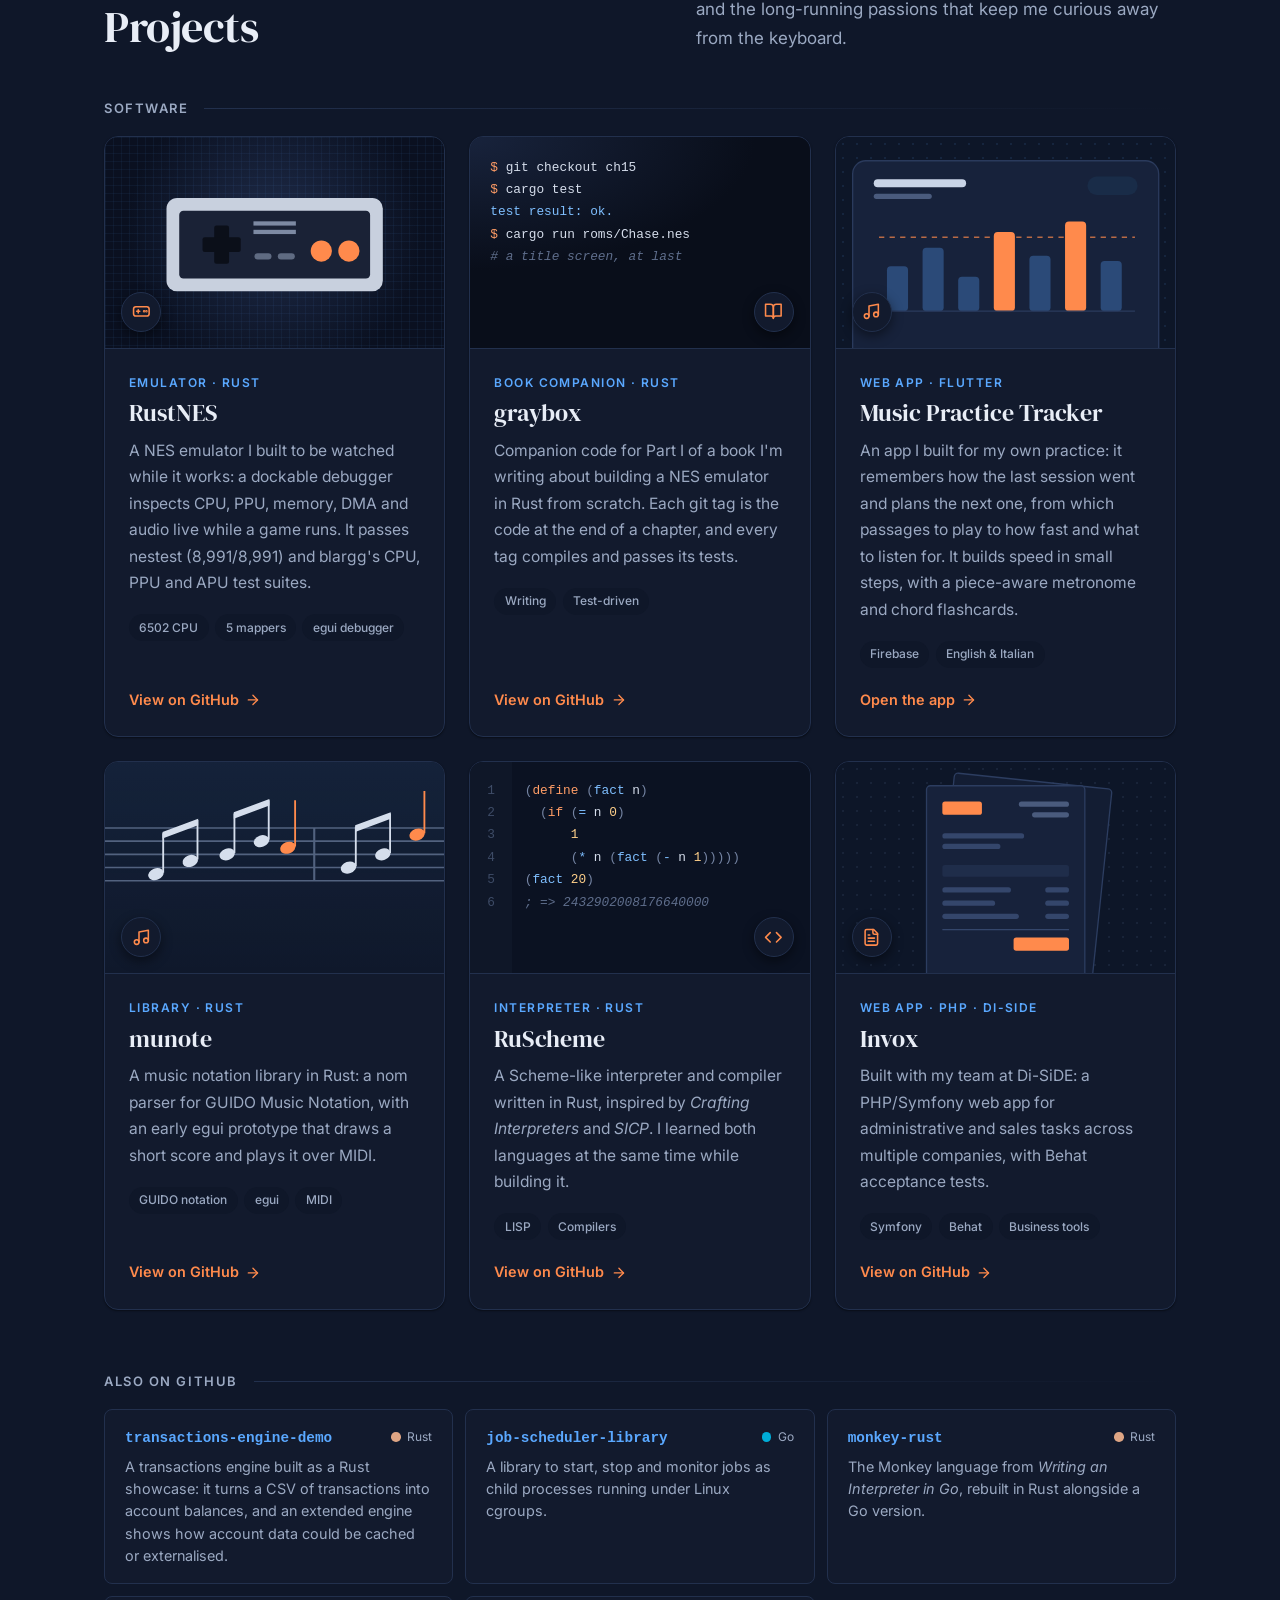
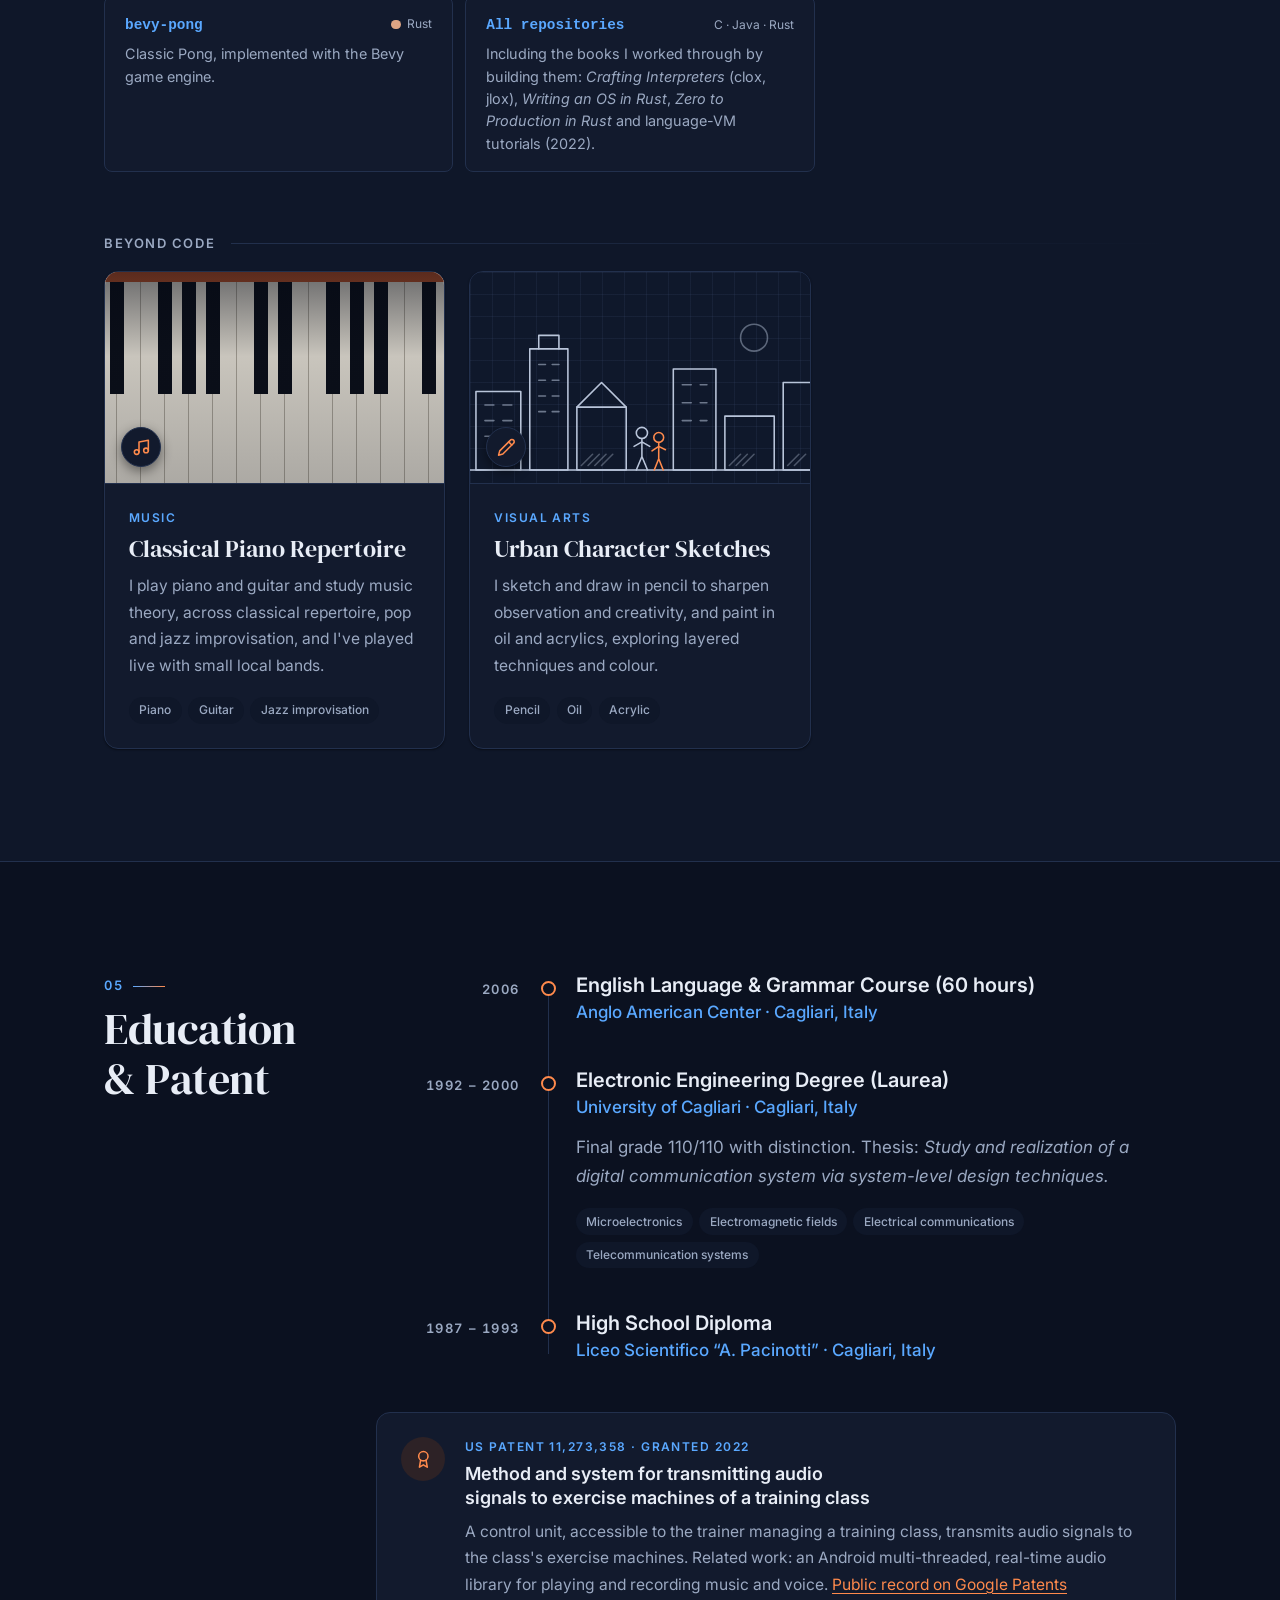
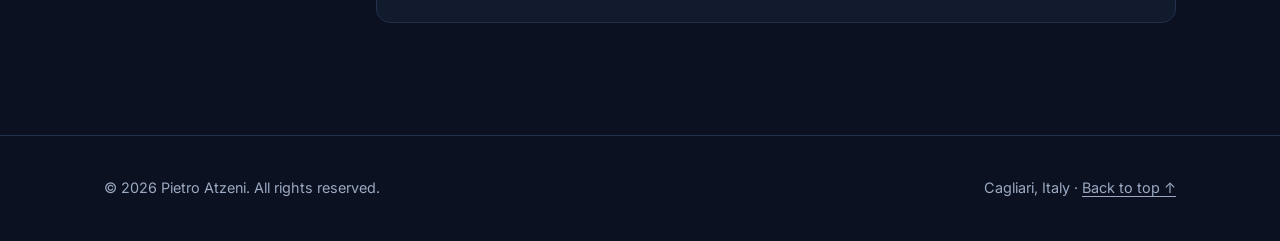
==== commit 6452f512: "fix: the portrait shows the original picture instead of pixelating it again The new profile picture " ====
--- a/index.html
+++ b/index.html
@@ -49,7 +49,7 @@
           "@id": "https://beoboo.github.io/#person",
           "name": "Pietro Atzeni",
           "url": "https://beoboo.github.io/",
-          "image": "https://avatars.githubusercontent.com/u/210002?v=4",
+          "image": "https://beoboo.github.io/assets/picture.png",
           "jobTitle": "Senior Software Engineer & Architect",
           "worksFor": { "@type": "Organization", "name": "Sophya Inc." },
           "address": { "@type": "PostalAddress", "addressLocality": "Cagliari", "addressCountry": "IT" },
@@ -71,7 +71,6 @@
   <!-- Fonts -->
   <link rel="preconnect" href="https://fonts.googleapis.com">
   <link rel="preconnect" href="https://fonts.gstatic.com" crossorigin>
-  <link rel="preconnect" href="https://avatars.githubusercontent.com">
   <link rel="stylesheet" href="https://fonts.googleapis.com/css2?family=DM+Serif+Display&family=Inter:wght@400;500;600&display=swap">
 
   <link rel="stylesheet" href="style.css">
@@ -146,11 +145,11 @@
           </ul>
         </div>
 
-        <!-- The GitHub profile picture (a 48-block pixel avatar) at 48 px, scaled up in crisp blocks; loaded from GitHub so the site follows it -->
+        <!-- The original of the GitHub profile picture (pixel art), at full resolution -->
         <div class="hero-portrait">
           <div class="portrait">
             <div class="portrait-frame">
-              <img src="https://avatars.githubusercontent.com/u/210002?v=4&amp;s=48" width="460" height="460" alt="Pixel-art avatar of Pietro Atzeni" fetchpriority="high" decoding="async">
+              <img src="assets/picture.png" width="1024" height="1024" alt="Pixel-art portrait of Pietro Atzeni" fetchpriority="high" decoding="async">
             </div>
           </div>
         </div>
--- a/style.css
+++ b/style.css
@@ -596,7 +596,7 @@
 }
 
 .portrait-frame img {
-  image-rendering: pixelated;   /* a 48 px pixel avatar scaled up in crisp blocks */
+  transform: scale(1.1);   /* trims the picture's own round frame, so only the site's ring shows */
 }
 
 .portrait-frame img,
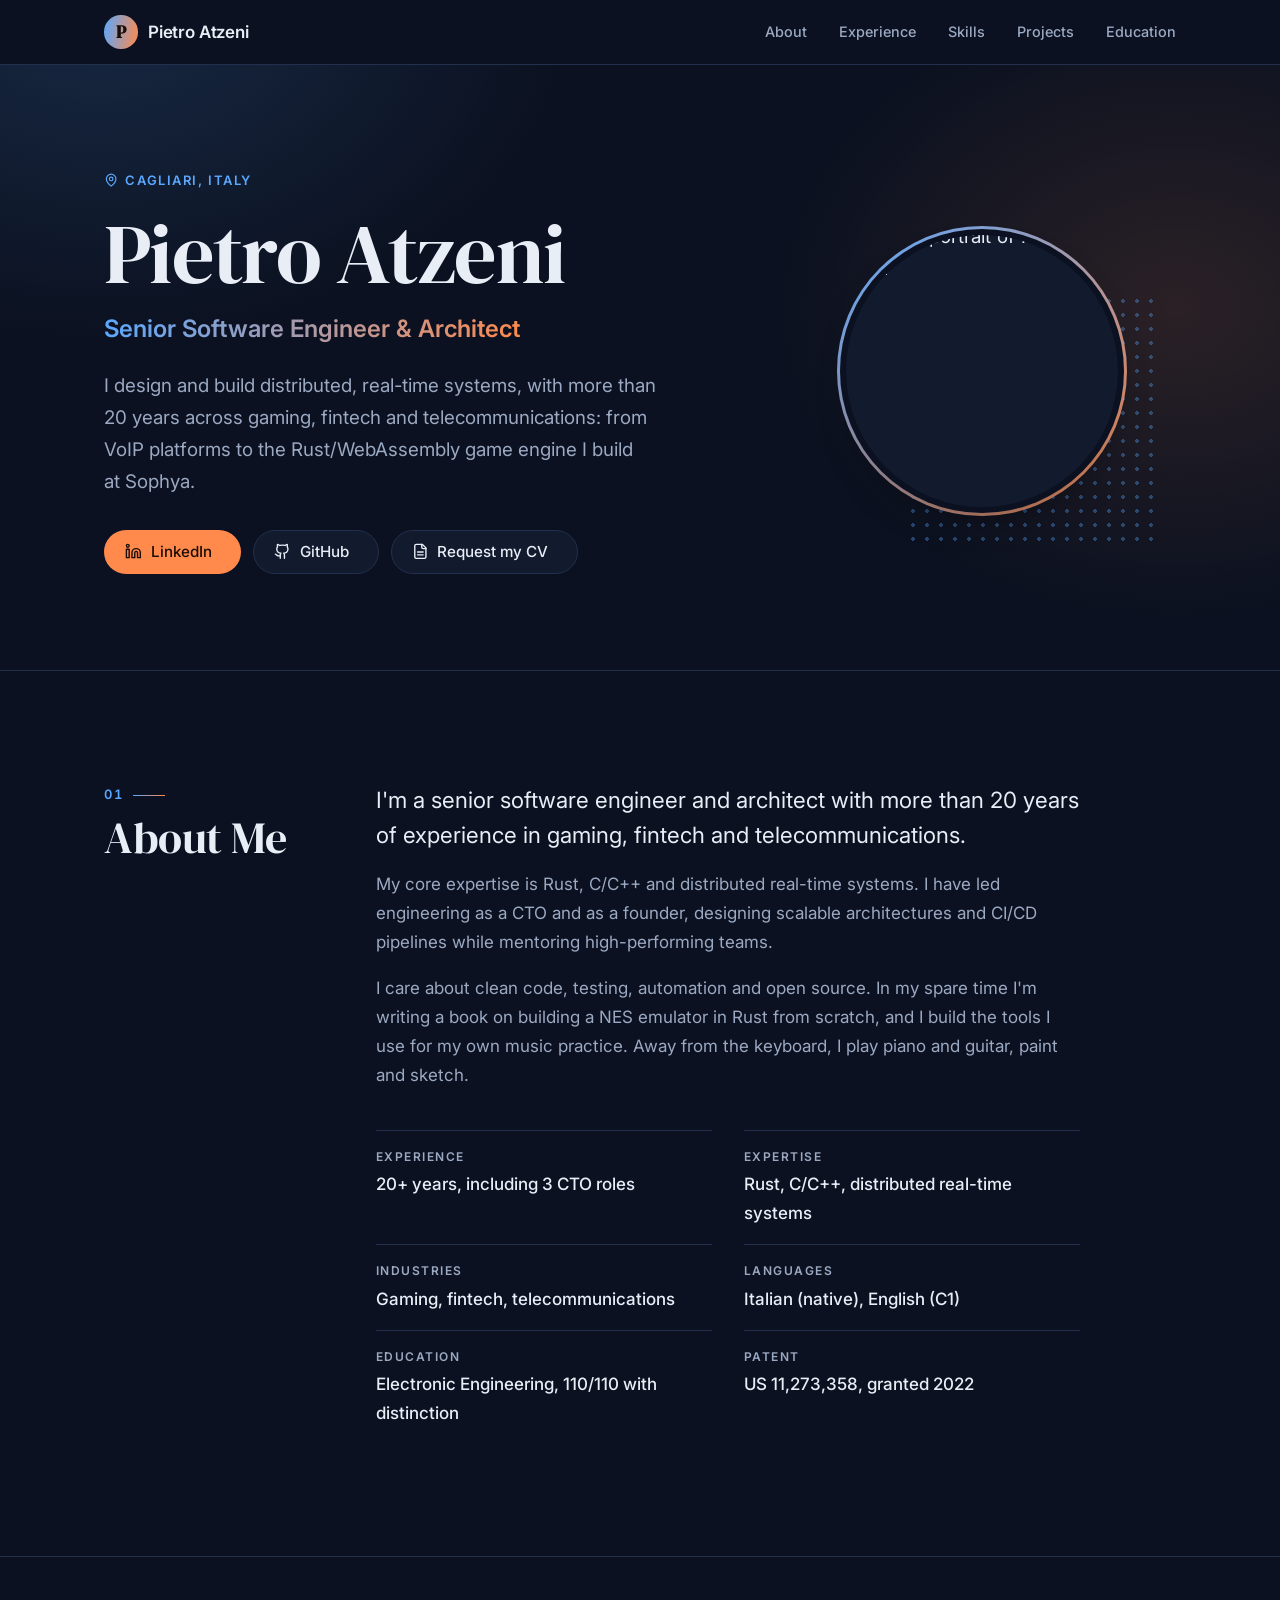
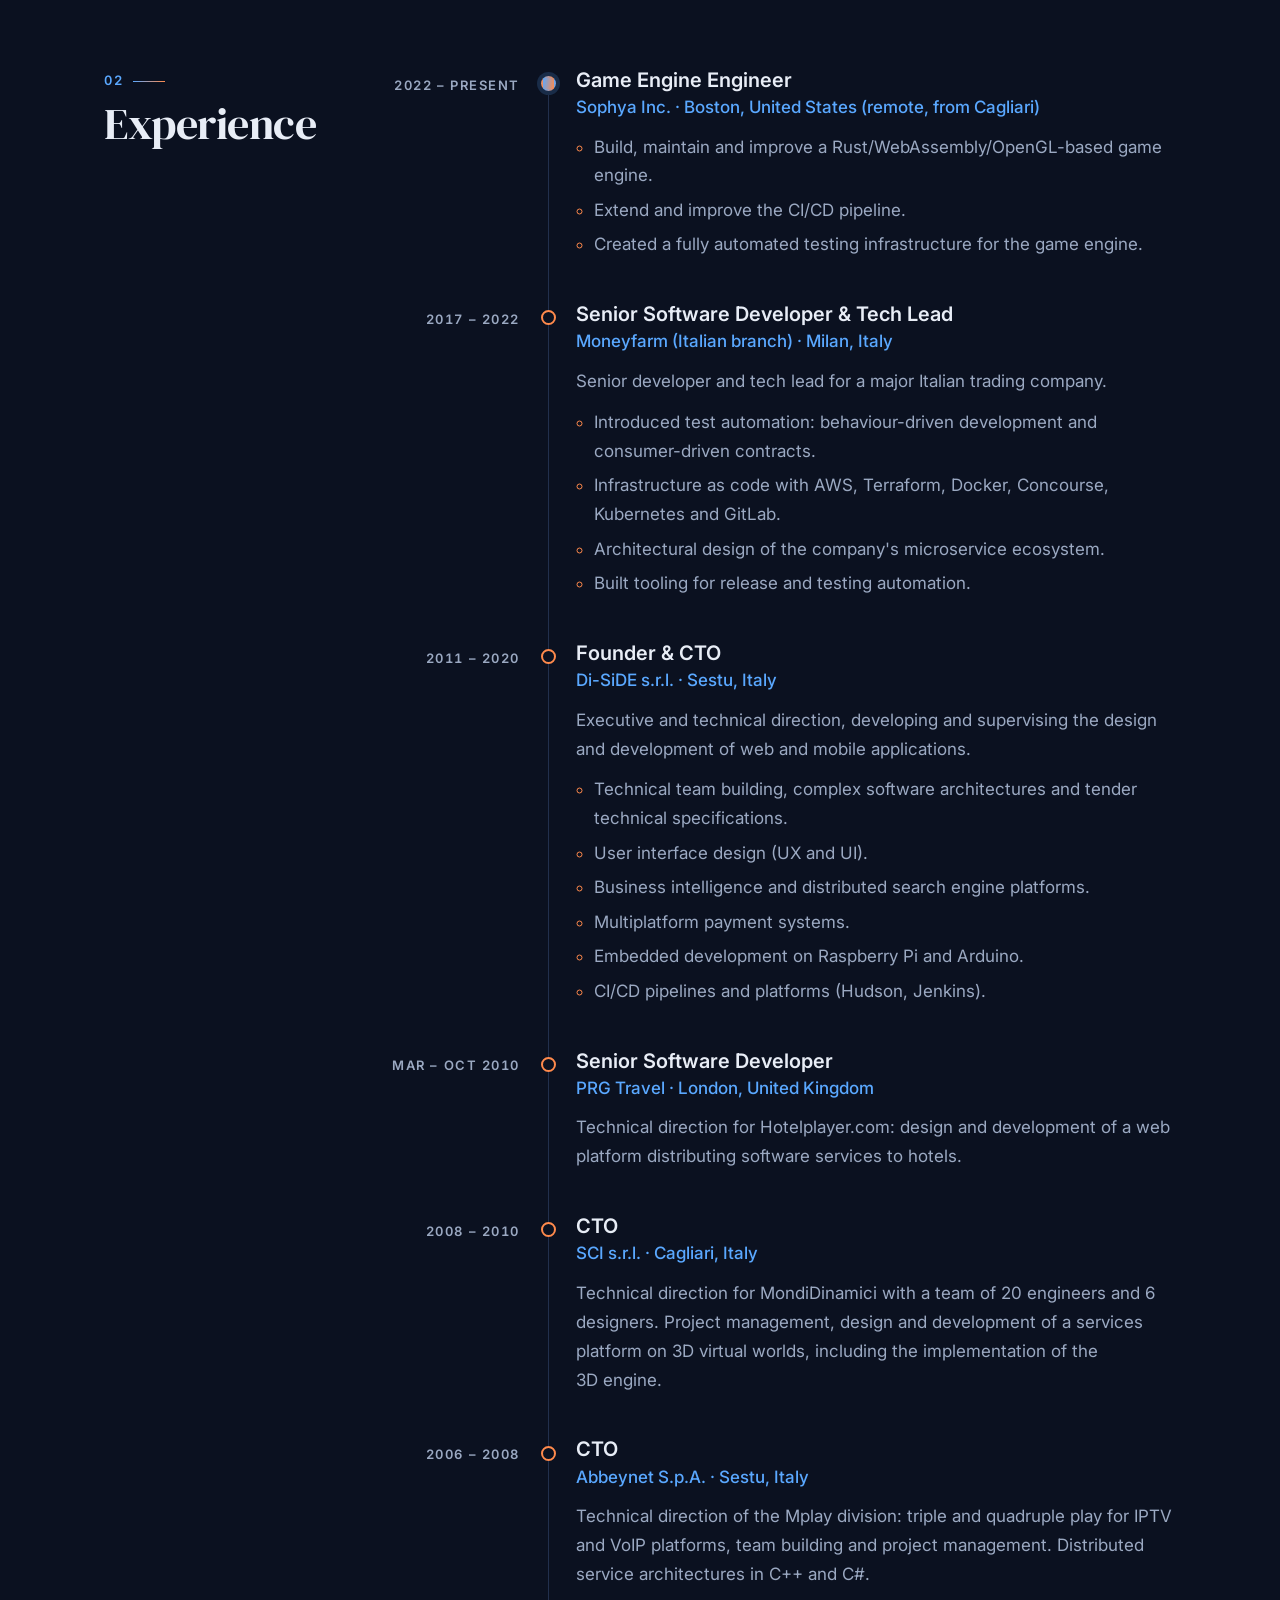
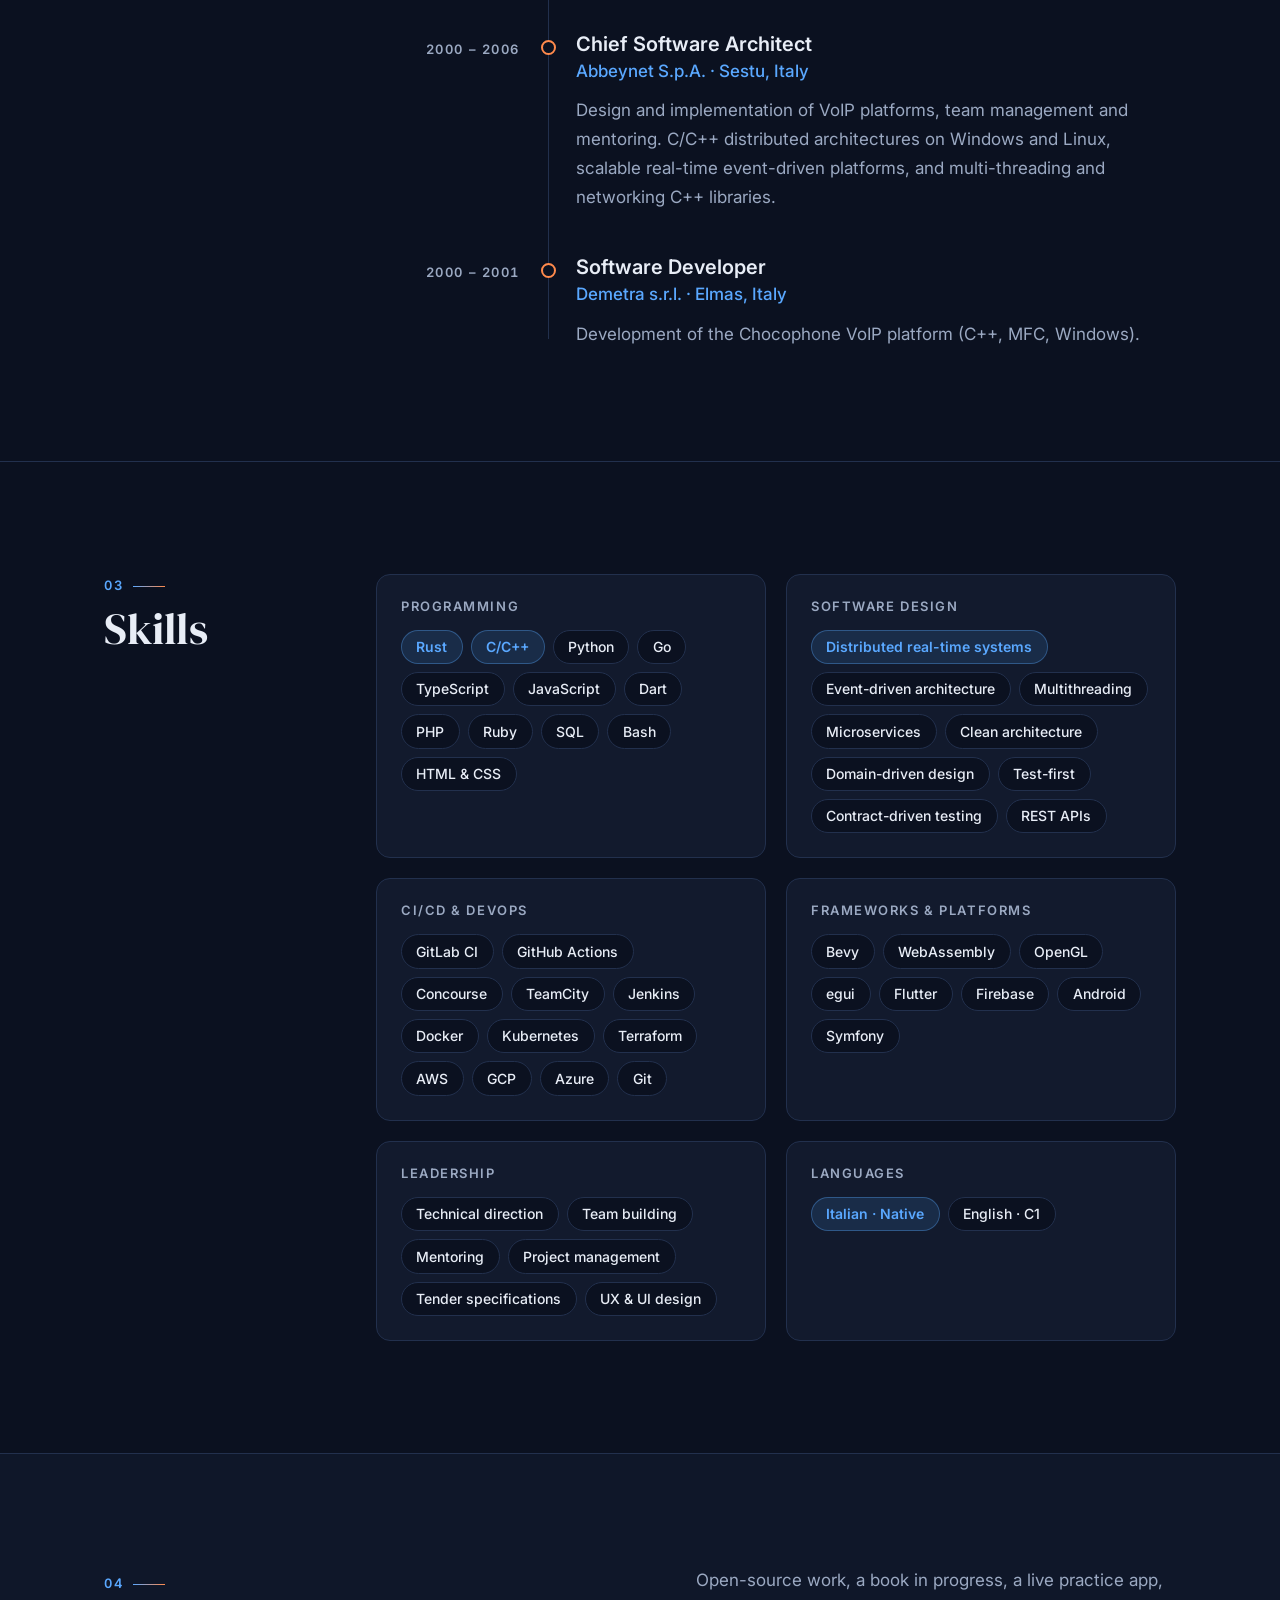
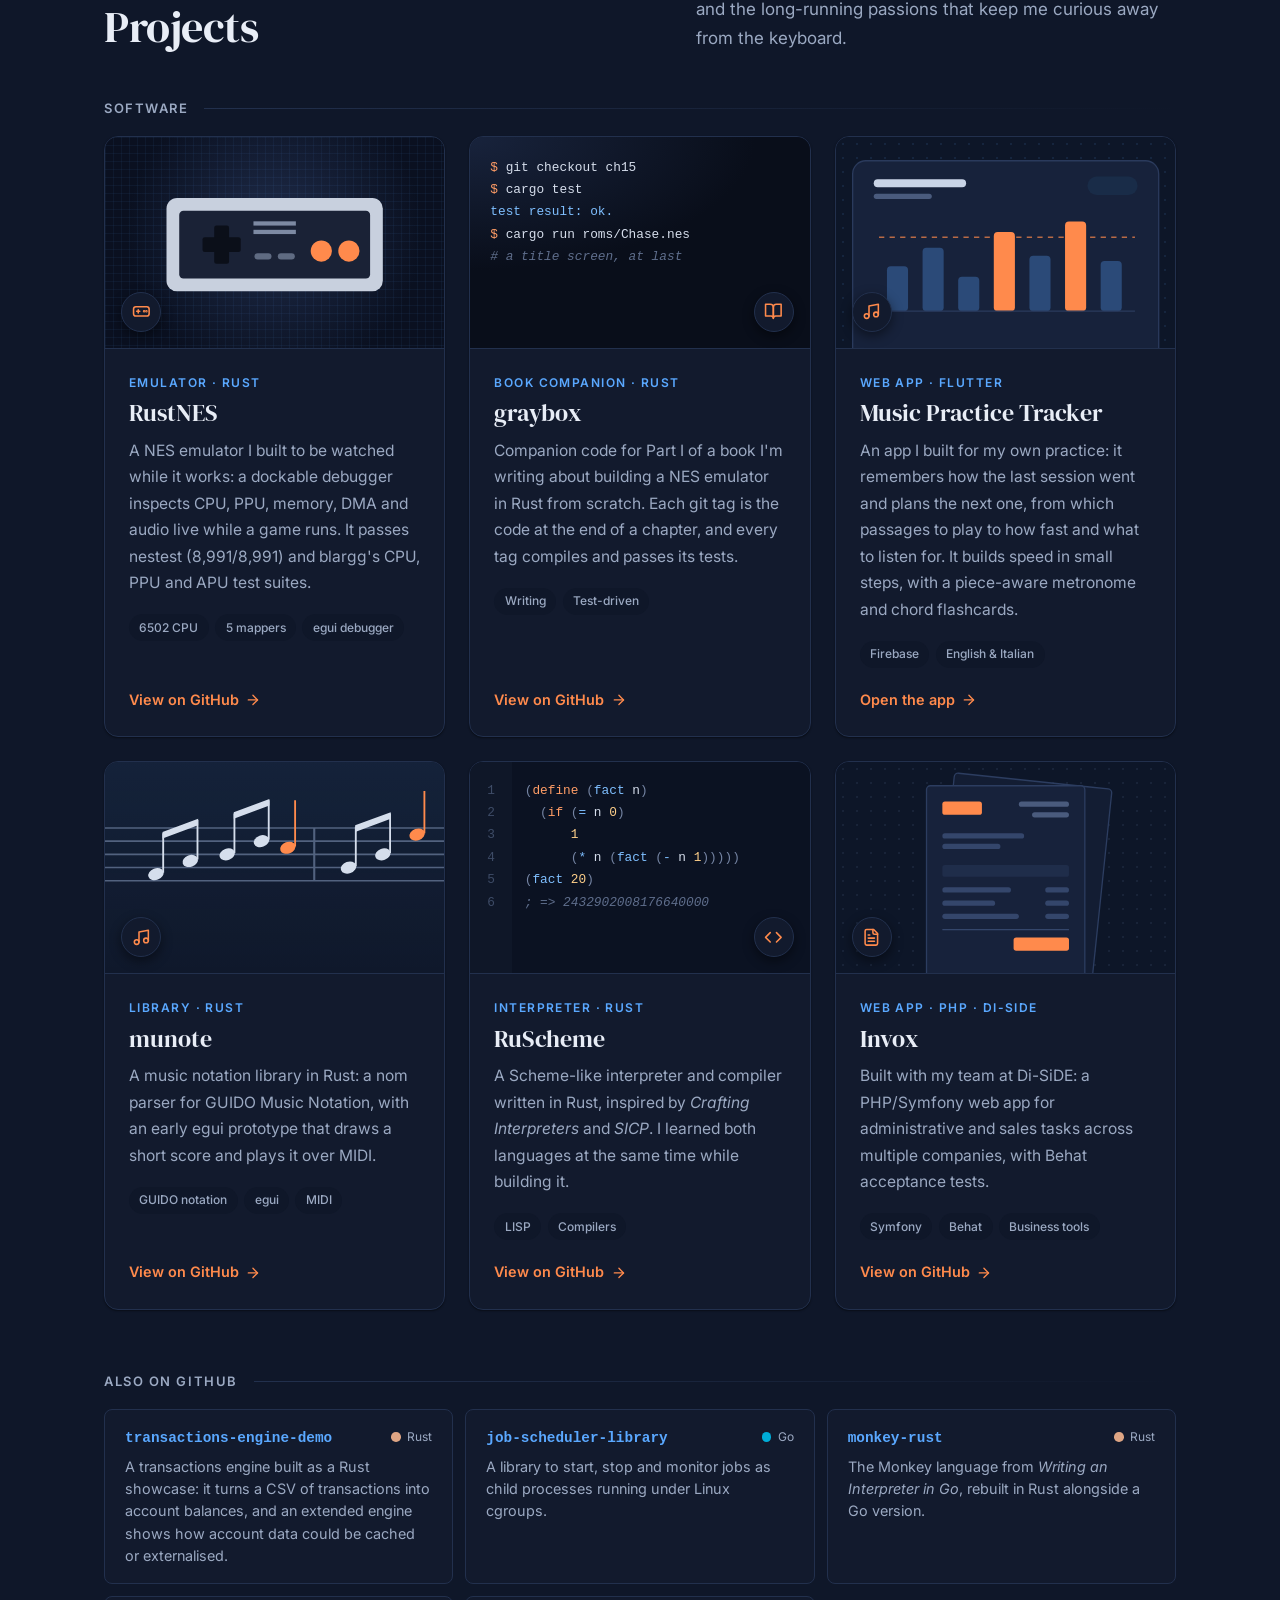
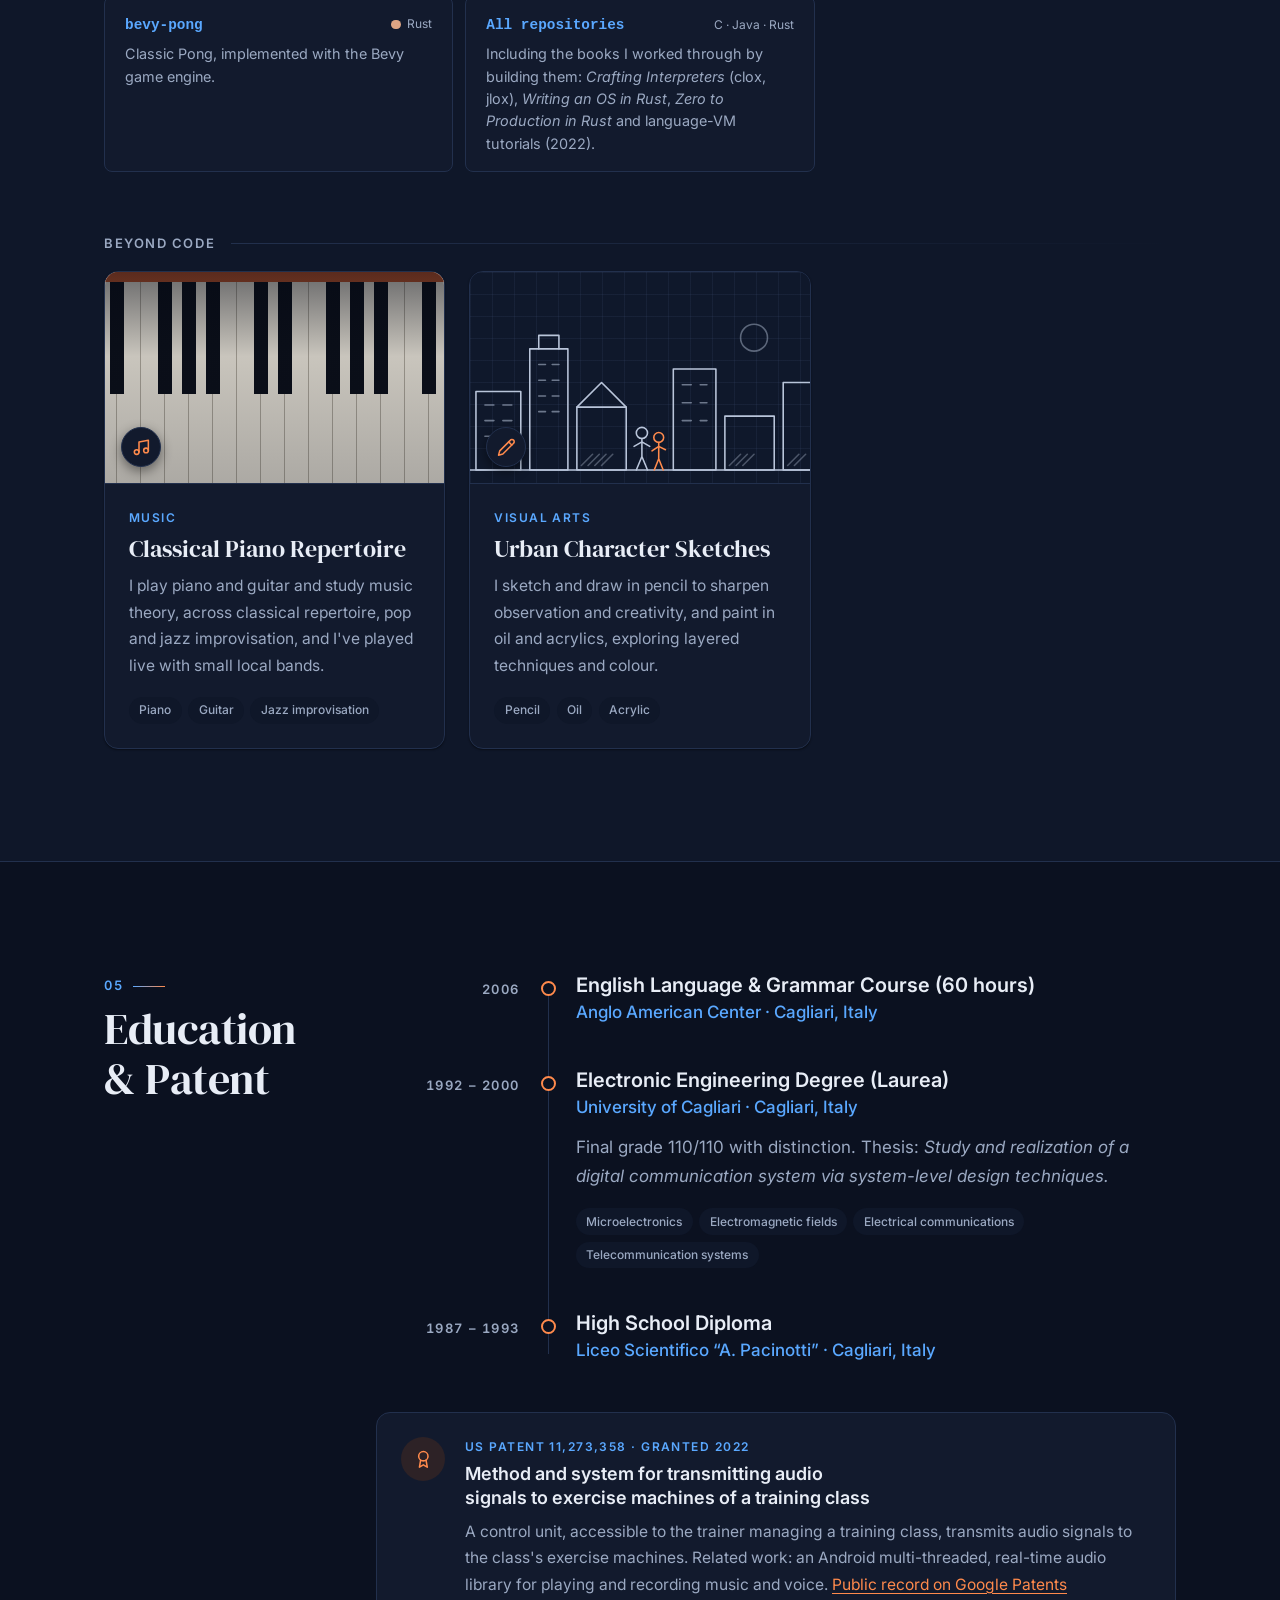
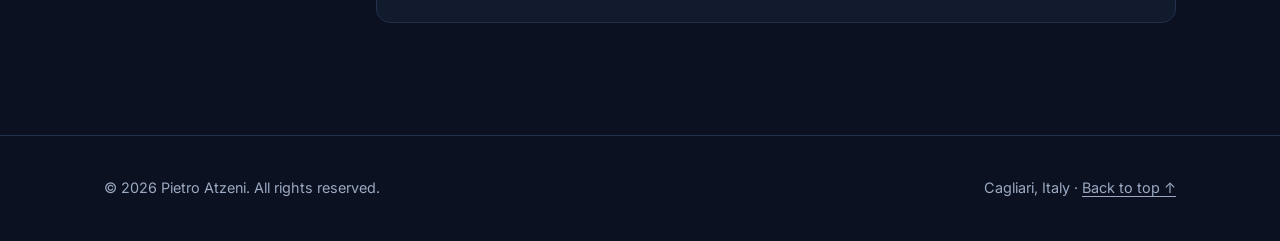
==== commit fb0dd62c: "fix: the portrait comes from the GitHub profile picture again The user prefers the page to follow th" ====
--- a/index.html
+++ b/index.html
@@ -49,7 +49,7 @@
           "@id": "https://beoboo.github.io/#person",
           "name": "Pietro Atzeni",
           "url": "https://beoboo.github.io/",
-          "image": "https://beoboo.github.io/assets/picture.png",
+          "image": "https://avatars.githubusercontent.com/u/210002?v=4",
           "jobTitle": "Senior Software Engineer & Architect",
           "worksFor": { "@type": "Organization", "name": "Sophya Inc." },
           "address": { "@type": "PostalAddress", "addressLocality": "Cagliari", "addressCountry": "IT" },
@@ -71,6 +71,7 @@
   <!-- Fonts -->
   <link rel="preconnect" href="https://fonts.googleapis.com">
   <link rel="preconnect" href="https://fonts.gstatic.com" crossorigin>
+  <link rel="preconnect" href="https://avatars.githubusercontent.com">
   <link rel="stylesheet" href="https://fonts.googleapis.com/css2?family=DM+Serif+Display&family=Inter:wght@400;500;600&display=swap">
 
   <link rel="stylesheet" href="style.css">
@@ -145,11 +146,11 @@
           </ul>
         </div>
 
-        <!-- The original of the GitHub profile picture (pixel art), at full resolution -->
+        <!-- The GitHub profile picture at full size, loaded from GitHub so the site follows it -->
         <div class="hero-portrait">
           <div class="portrait">
             <div class="portrait-frame">
-              <img src="assets/picture.png" width="1024" height="1024" alt="Pixel-art portrait of Pietro Atzeni" fetchpriority="high" decoding="async">
+              <img src="https://avatars.githubusercontent.com/u/210002?v=4&amp;s=460" width="460" height="460" alt="Pixel-art portrait of Pietro Atzeni" fetchpriority="high" decoding="async">
             </div>
           </div>
         </div>
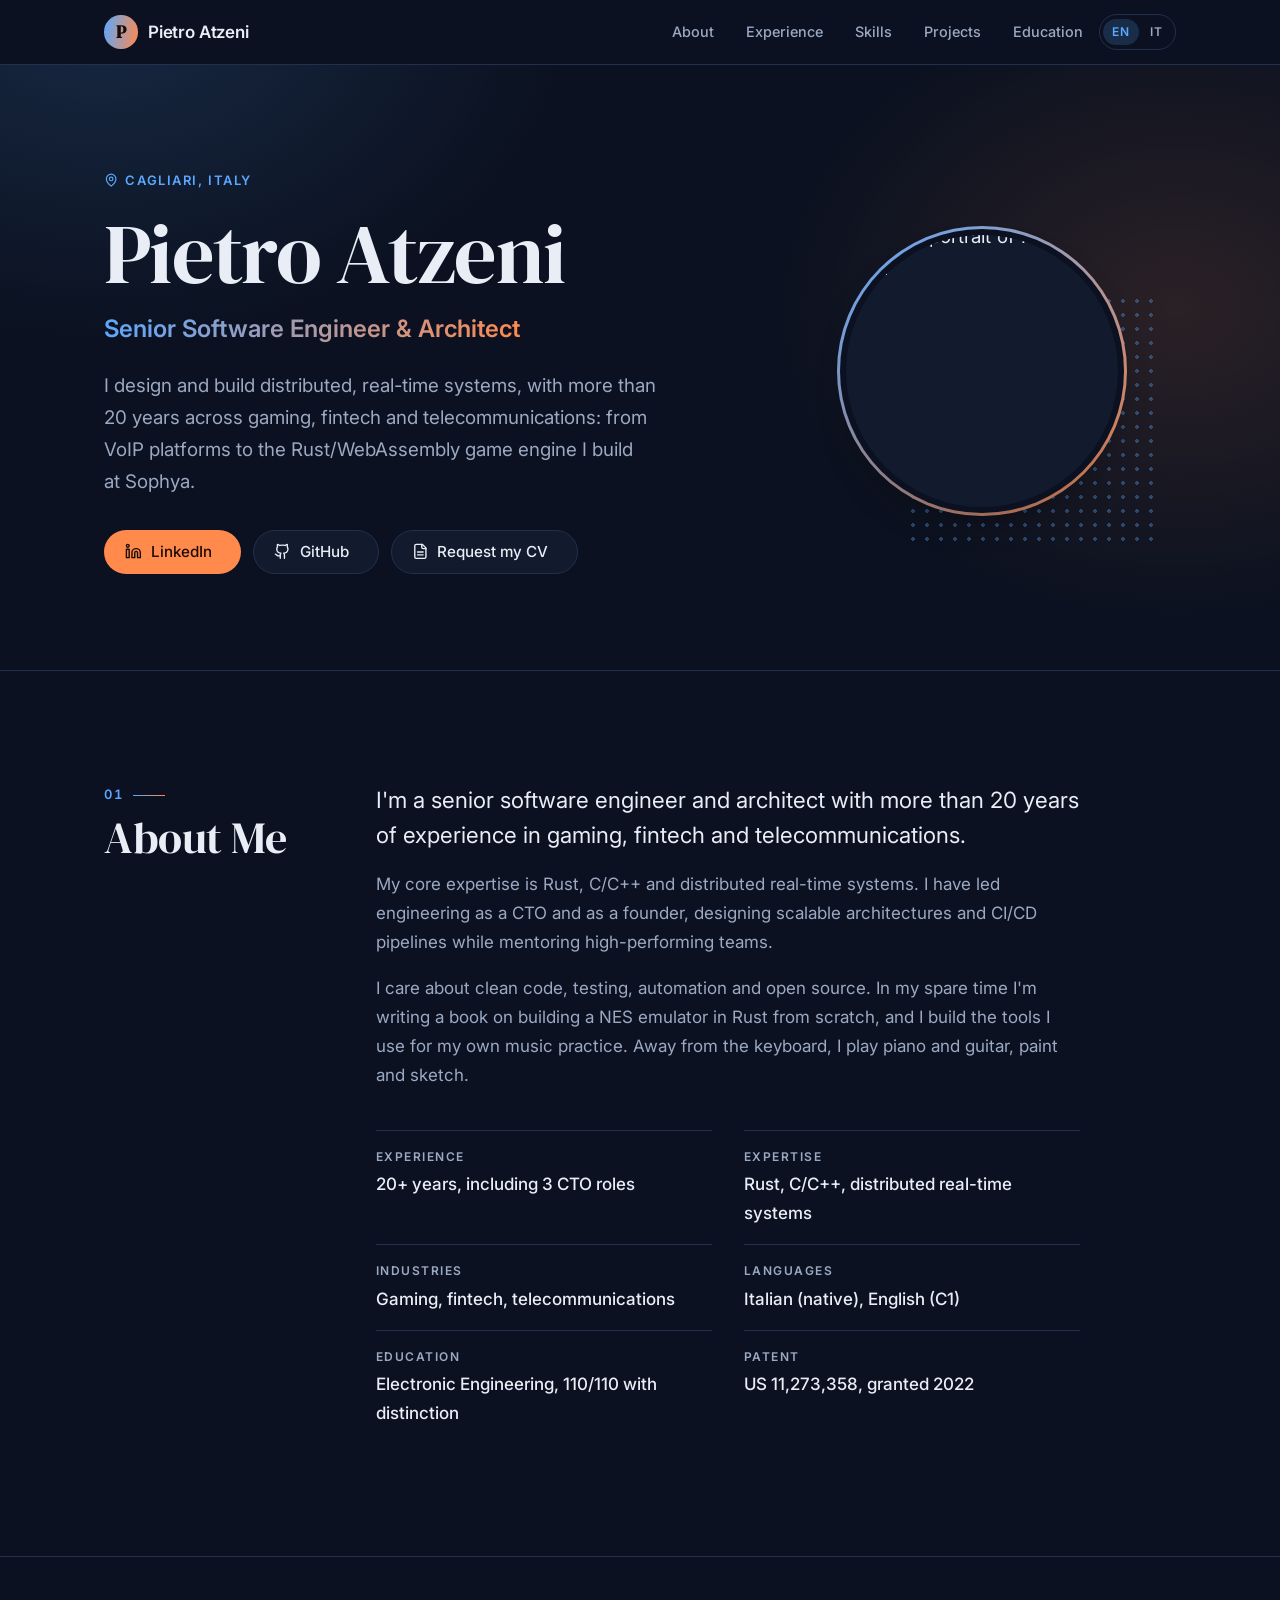
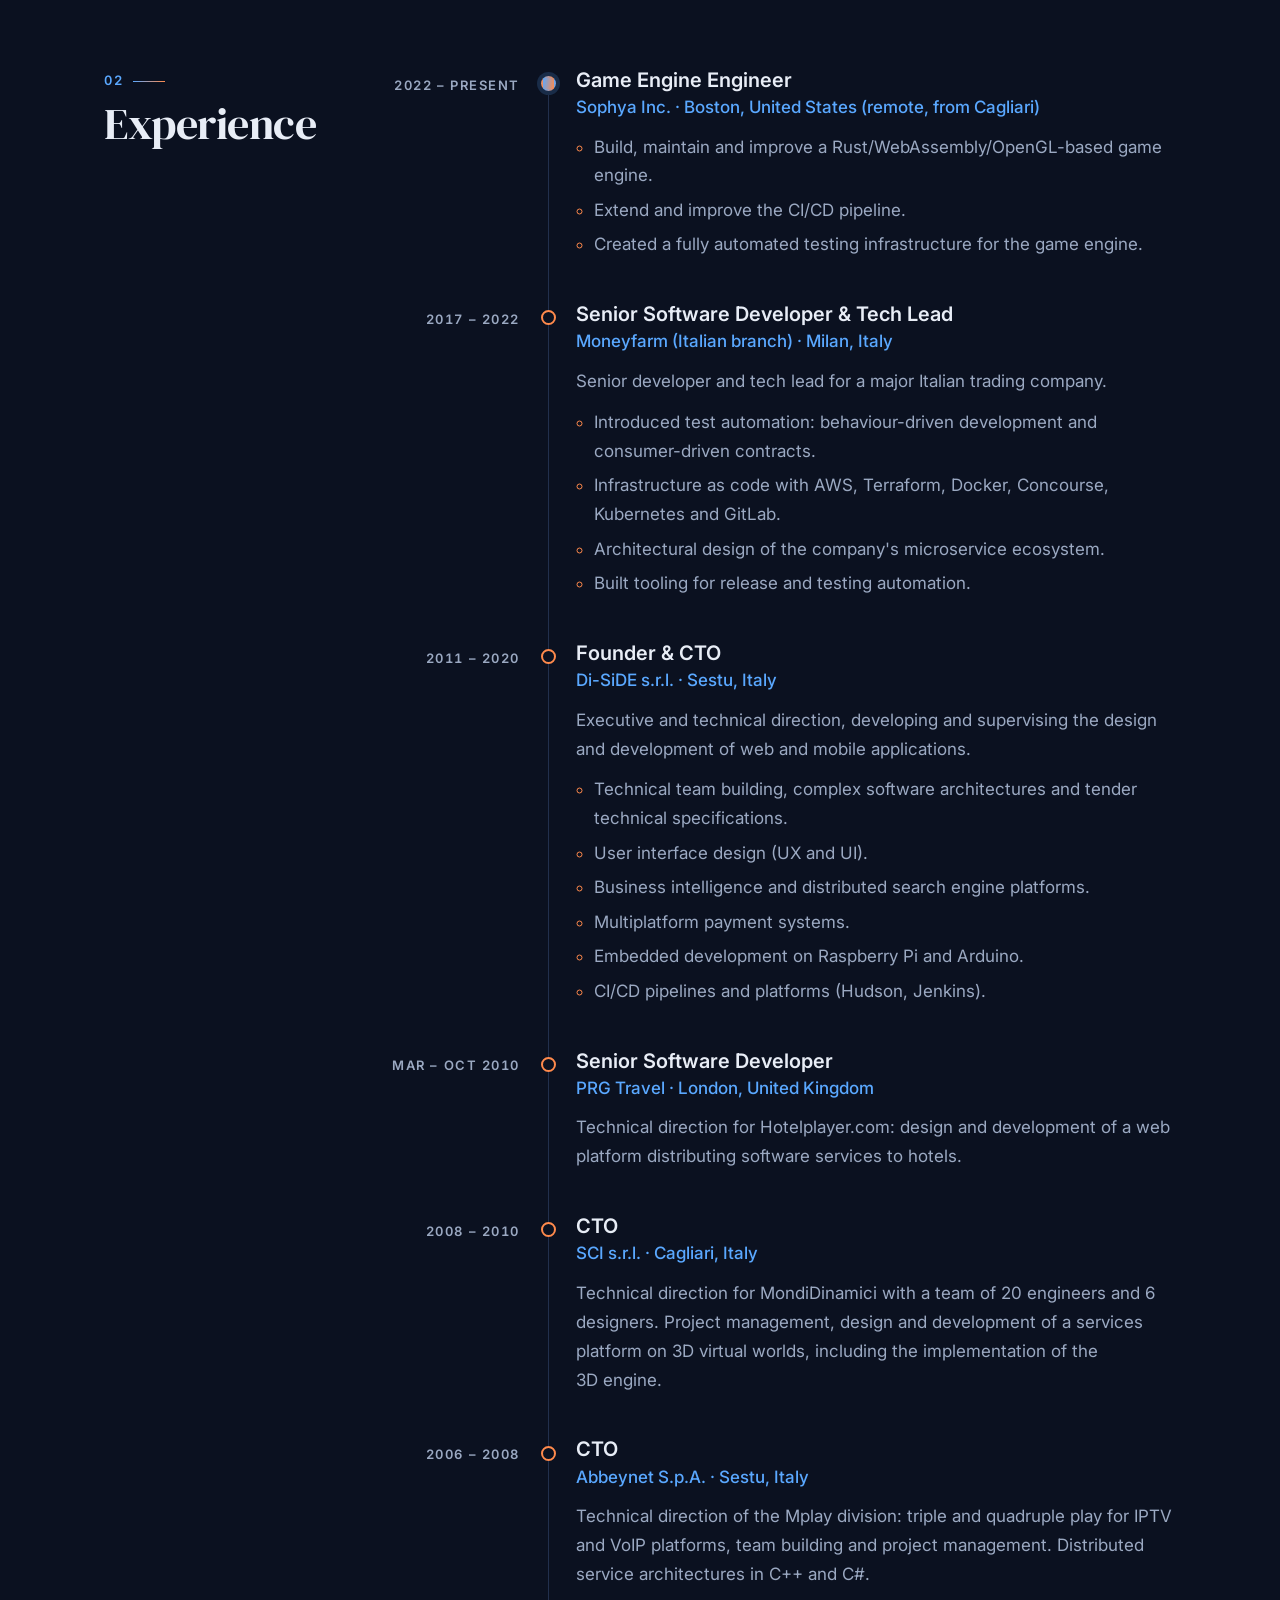
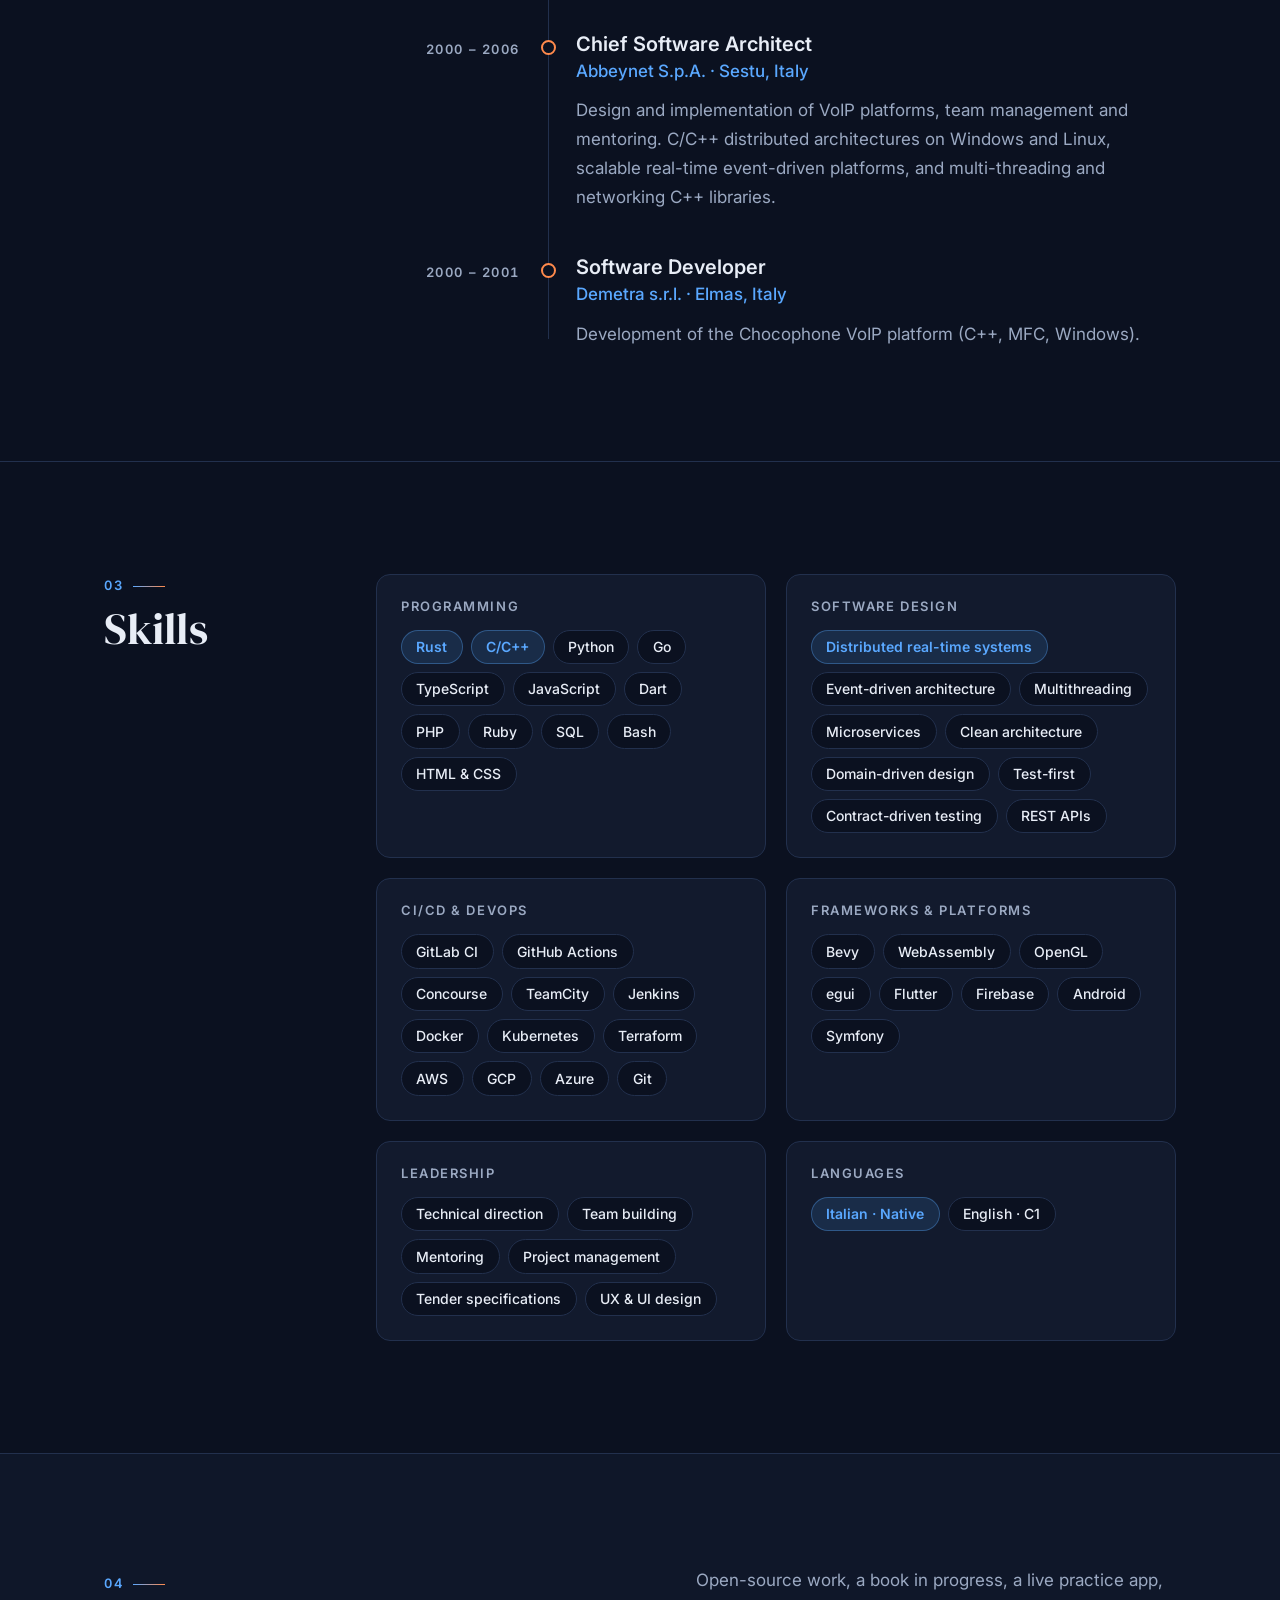
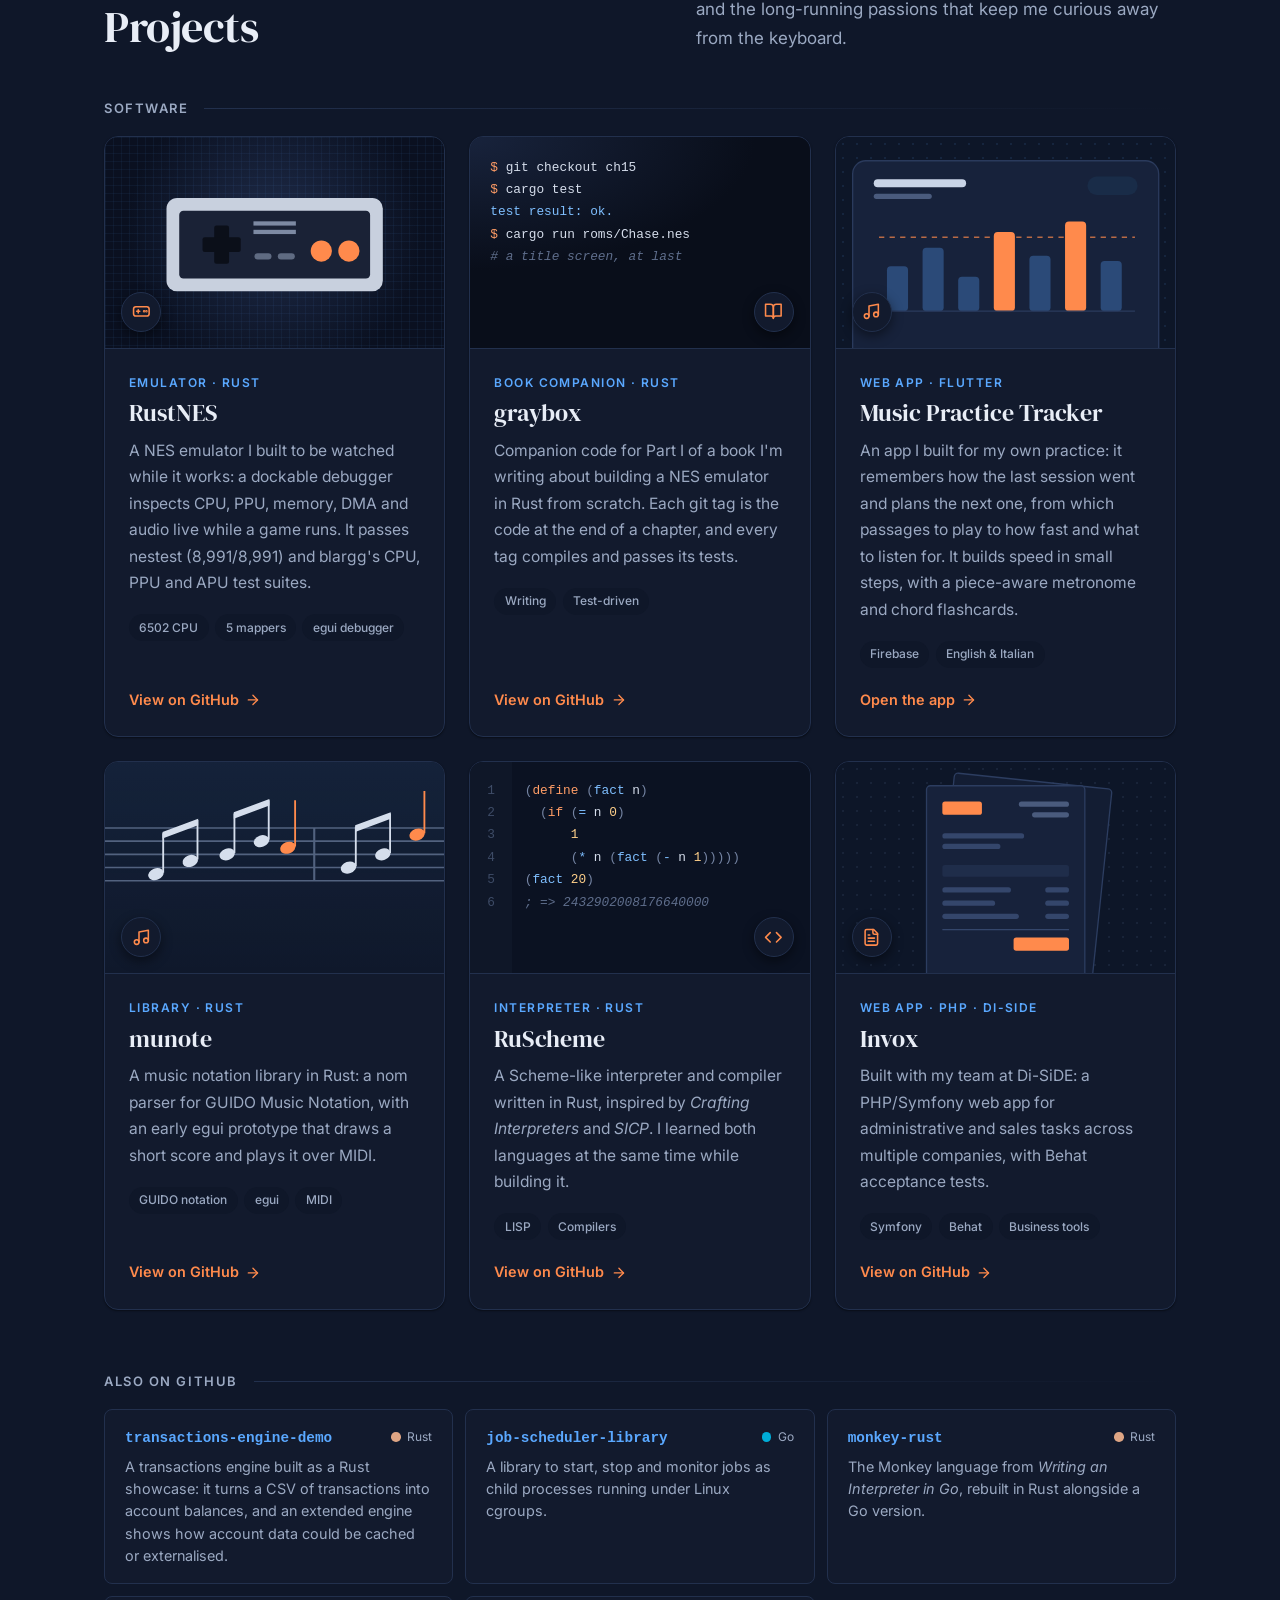
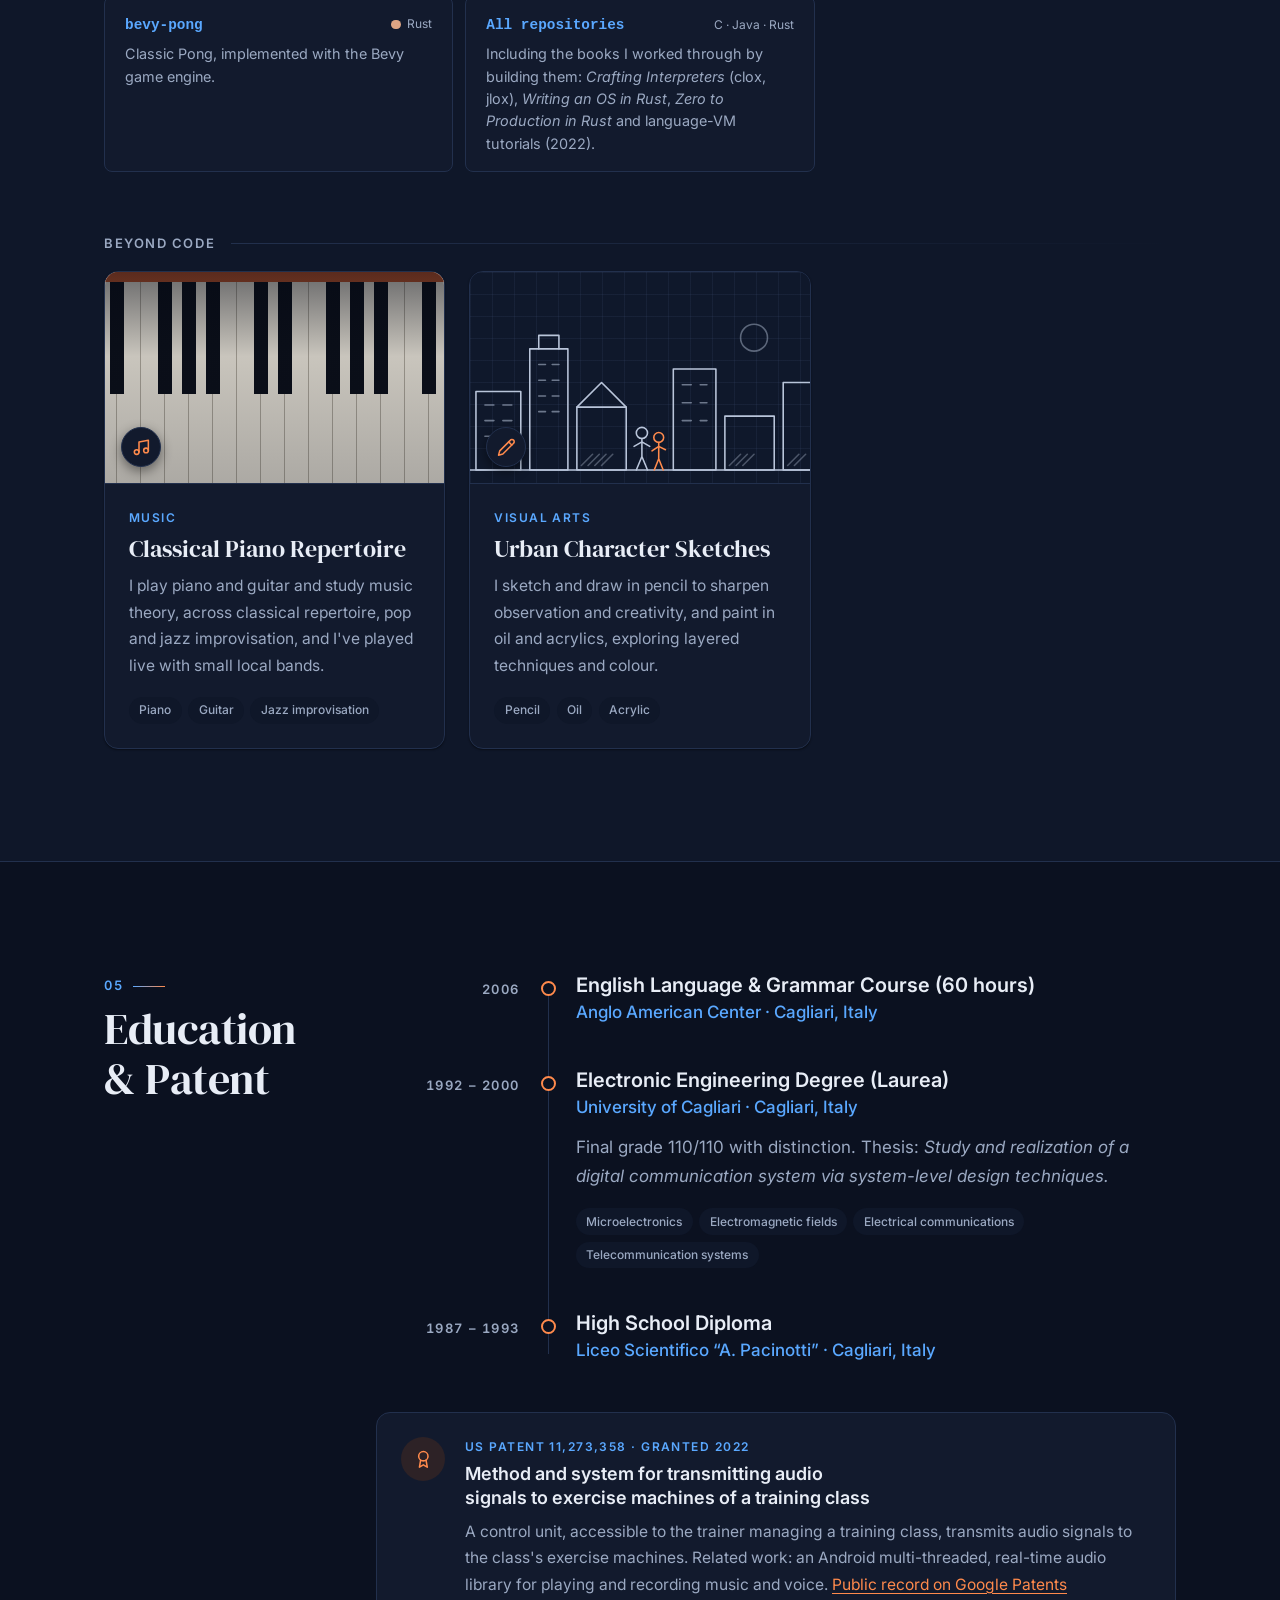
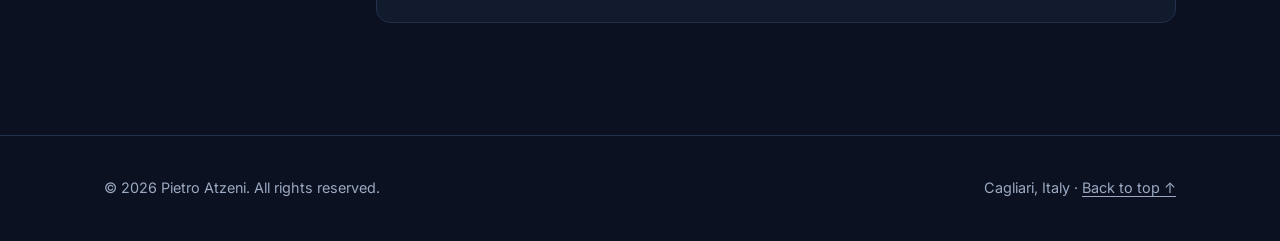
==== commit 89185437: "feat: the site in Italian too, with an EN · IT switch An Italian page at /it/ (translated throughout" ====
--- a/index.html
+++ b/index.html
@@ -9,6 +9,9 @@
   <meta name="color-scheme" content="dark">
   <meta name="theme-color" content="#0b1120">
   <link rel="canonical" href="https://beoboo.github.io/">
+  <link rel="alternate" hreflang="en" href="https://beoboo.github.io/">
+  <link rel="alternate" hreflang="it" href="https://beoboo.github.io/it/">
+  <link rel="alternate" hreflang="x-default" href="https://beoboo.github.io/">
 
   <!-- Social preview -->
   <meta property="og:type" content="profile">
@@ -17,6 +20,7 @@
   <meta property="og:description" content="20+ years in gaming, fintech and telecommunications. Rust, C/C++ and distributed real-time systems. Based in Cagliari, Italy.">
   <meta property="og:site_name" content="Pietro Atzeni">
   <meta property="og:locale" content="en_GB">
+  <meta property="og:locale:alternate" content="it_IT">
   <meta property="og:image" content="https://beoboo.github.io/assets/og-card.jpg">
   <meta property="og:image:type" content="image/jpeg">
   <meta property="og:image:width" content="1200">
@@ -102,6 +106,13 @@
           <li><a href="#education">Education</a></li>
         </ul>
       </nav>
+
+      <nav class="lang-switch" aria-label="Language">
+        <ul role="list">
+          <li><a href="/" hreflang="en" lang="en" aria-current="page">EN<span class="visually-hidden"> – English</span></a></li>
+          <li><a href="/it/" hreflang="it" lang="it">IT<span class="visually-hidden"> – Italiano</span></a></li>
+        </ul>
+      </nav>
     </div>
   </header>
 
--- a/style.css
+++ b/style.css
@@ -430,6 +430,7 @@
 
   .site-nav {
     flex: 0 1 auto;
+    margin-left: auto;         /* nav and language switch sit together on the right */
   }
 
   .site-nav ul {
@@ -440,6 +441,40 @@
   .site-nav a {
     font-size: .9rem;
   }
+}
+
+/* Language switch: EN · IT, the current page highlighted */
+.lang-switch {
+  flex: none;
+}
+
+.lang-switch ul {
+  display: flex;
+  gap: .15rem;
+  padding: .2rem;
+  border: 1px solid var(--line);
+  border-radius: 999px;
+  list-style: none;
+}
+
+.lang-switch a {
+  display: block;
+  padding: .2rem .55rem;
+  border-radius: 999px;
+  font-size: .75rem;
+  font-weight: 600;
+  letter-spacing: .08em;
+  color: var(--text-muted);
+  text-decoration: none;
+}
+
+.lang-switch a:hover {
+  color: var(--text);
+}
+
+.lang-switch a[aria-current="page"] {
+  background: var(--blue-soft);
+  color: var(--blue);
 }
 
 @media (min-width: 720px) {
